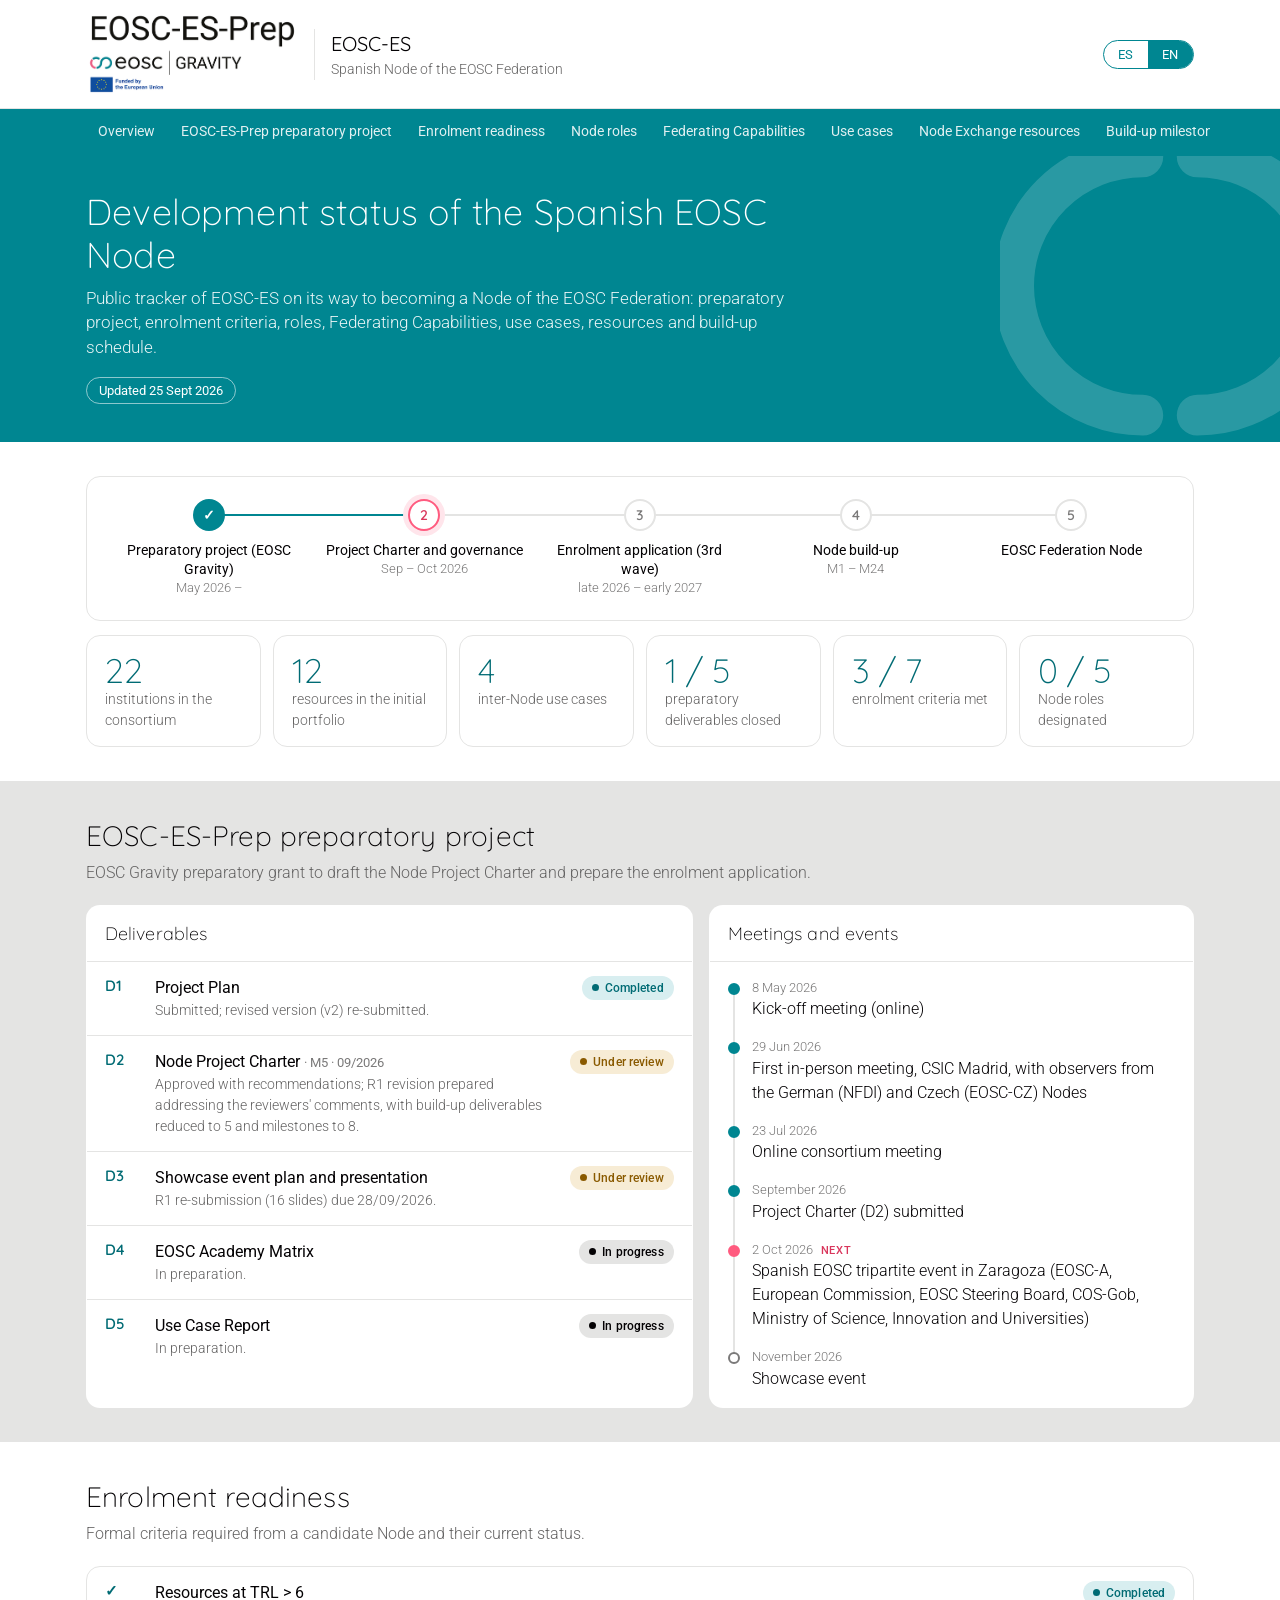
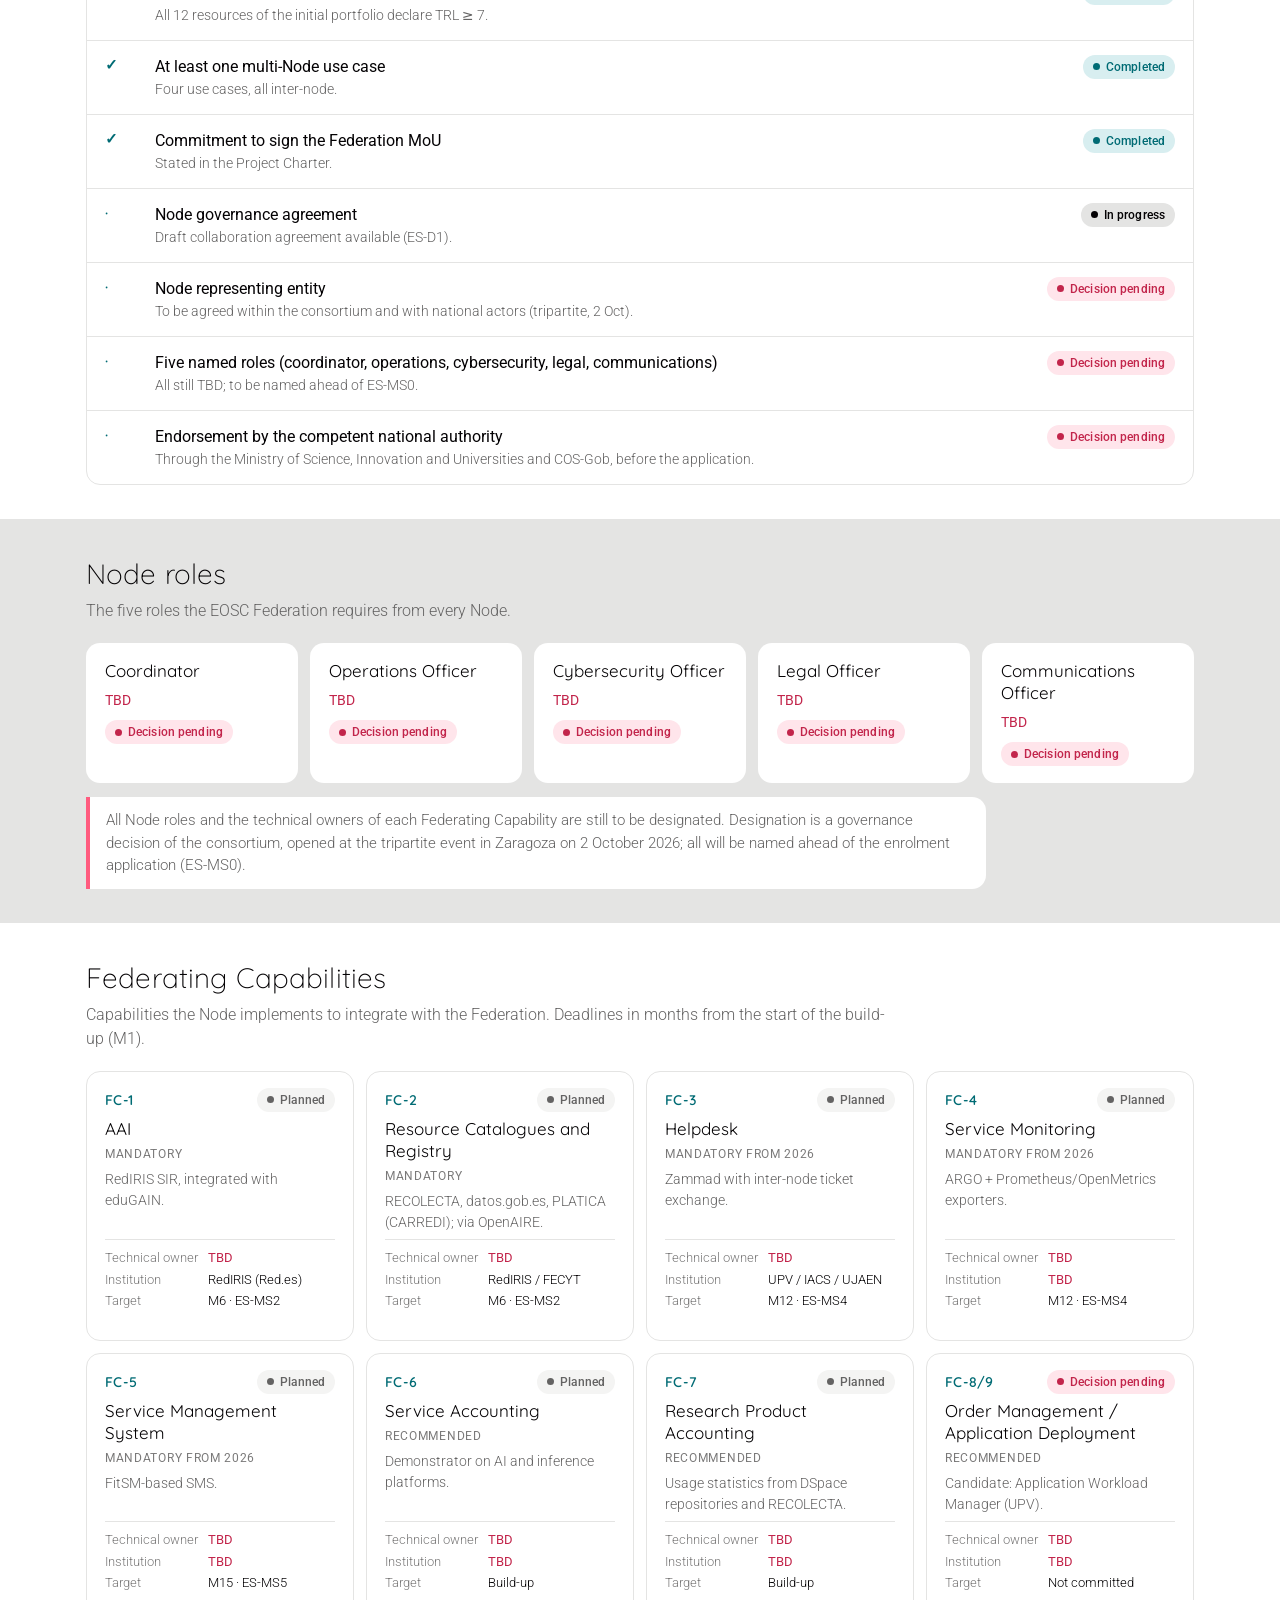
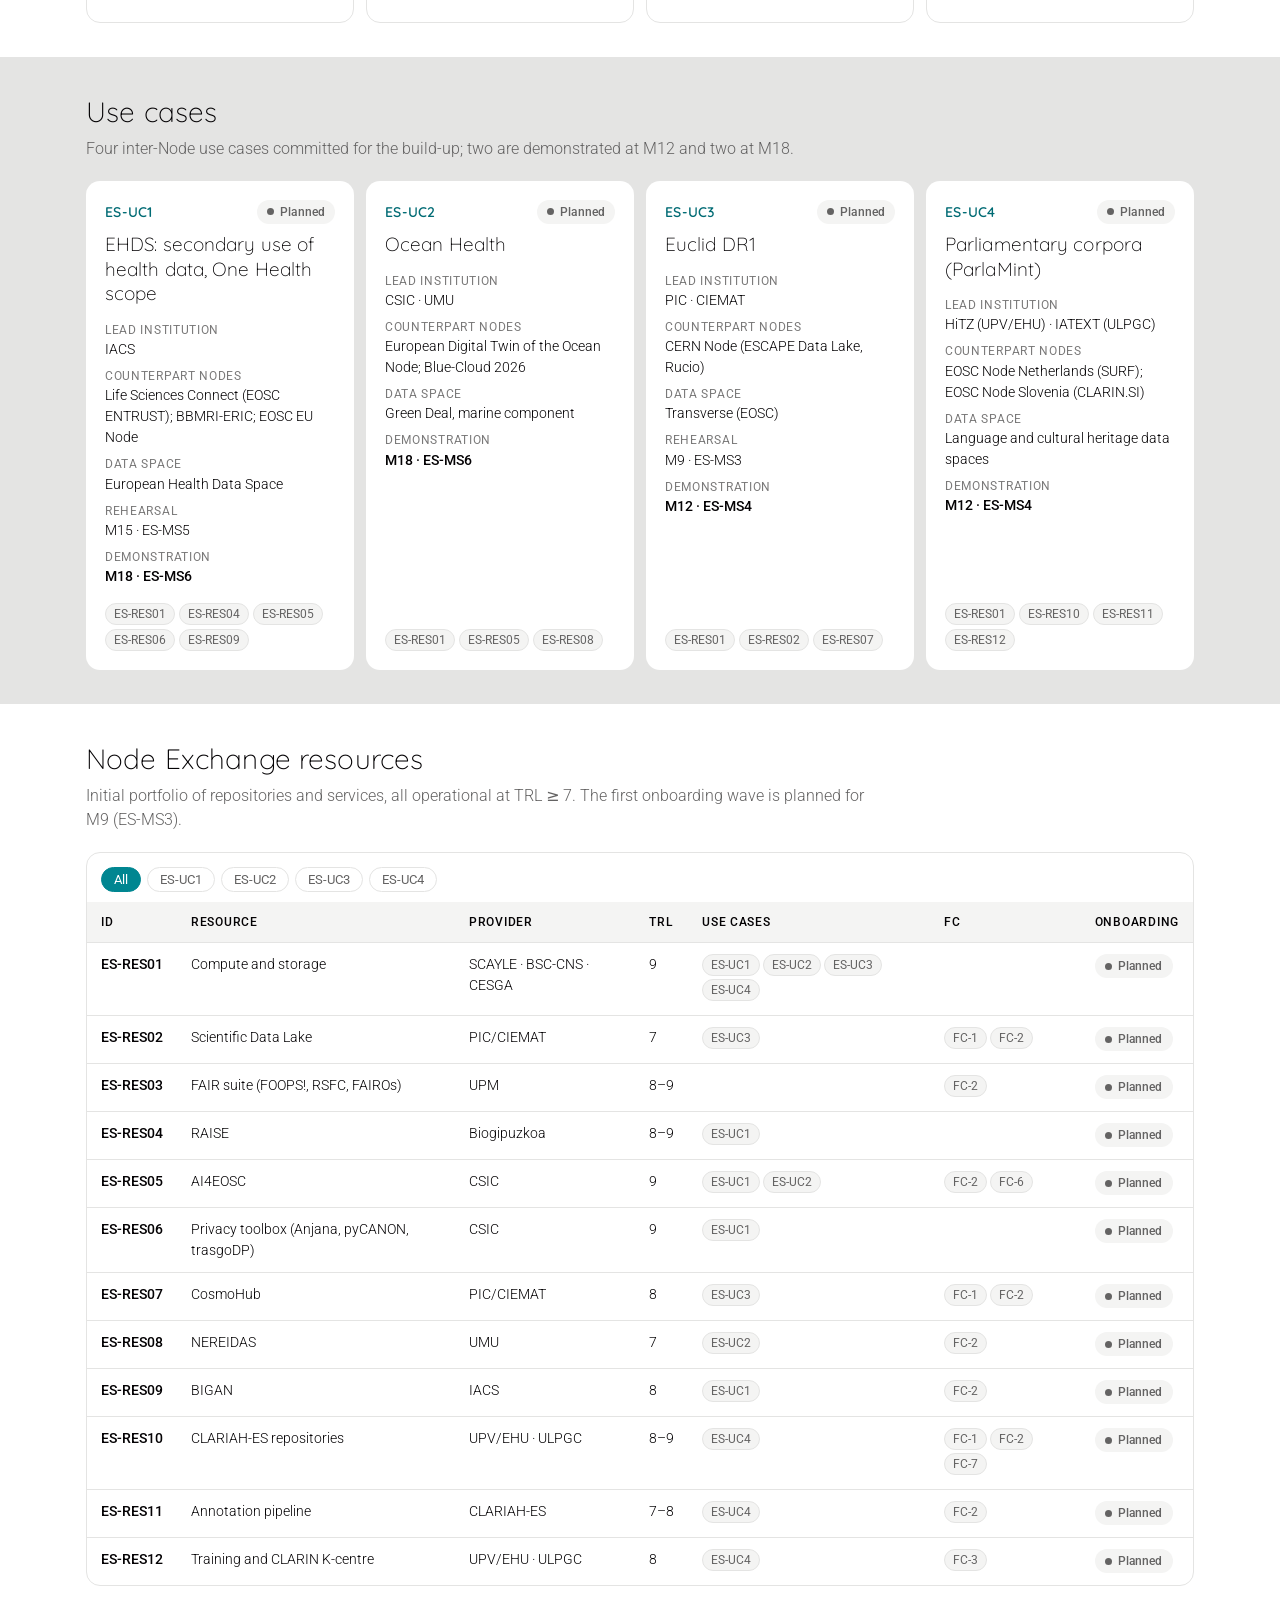
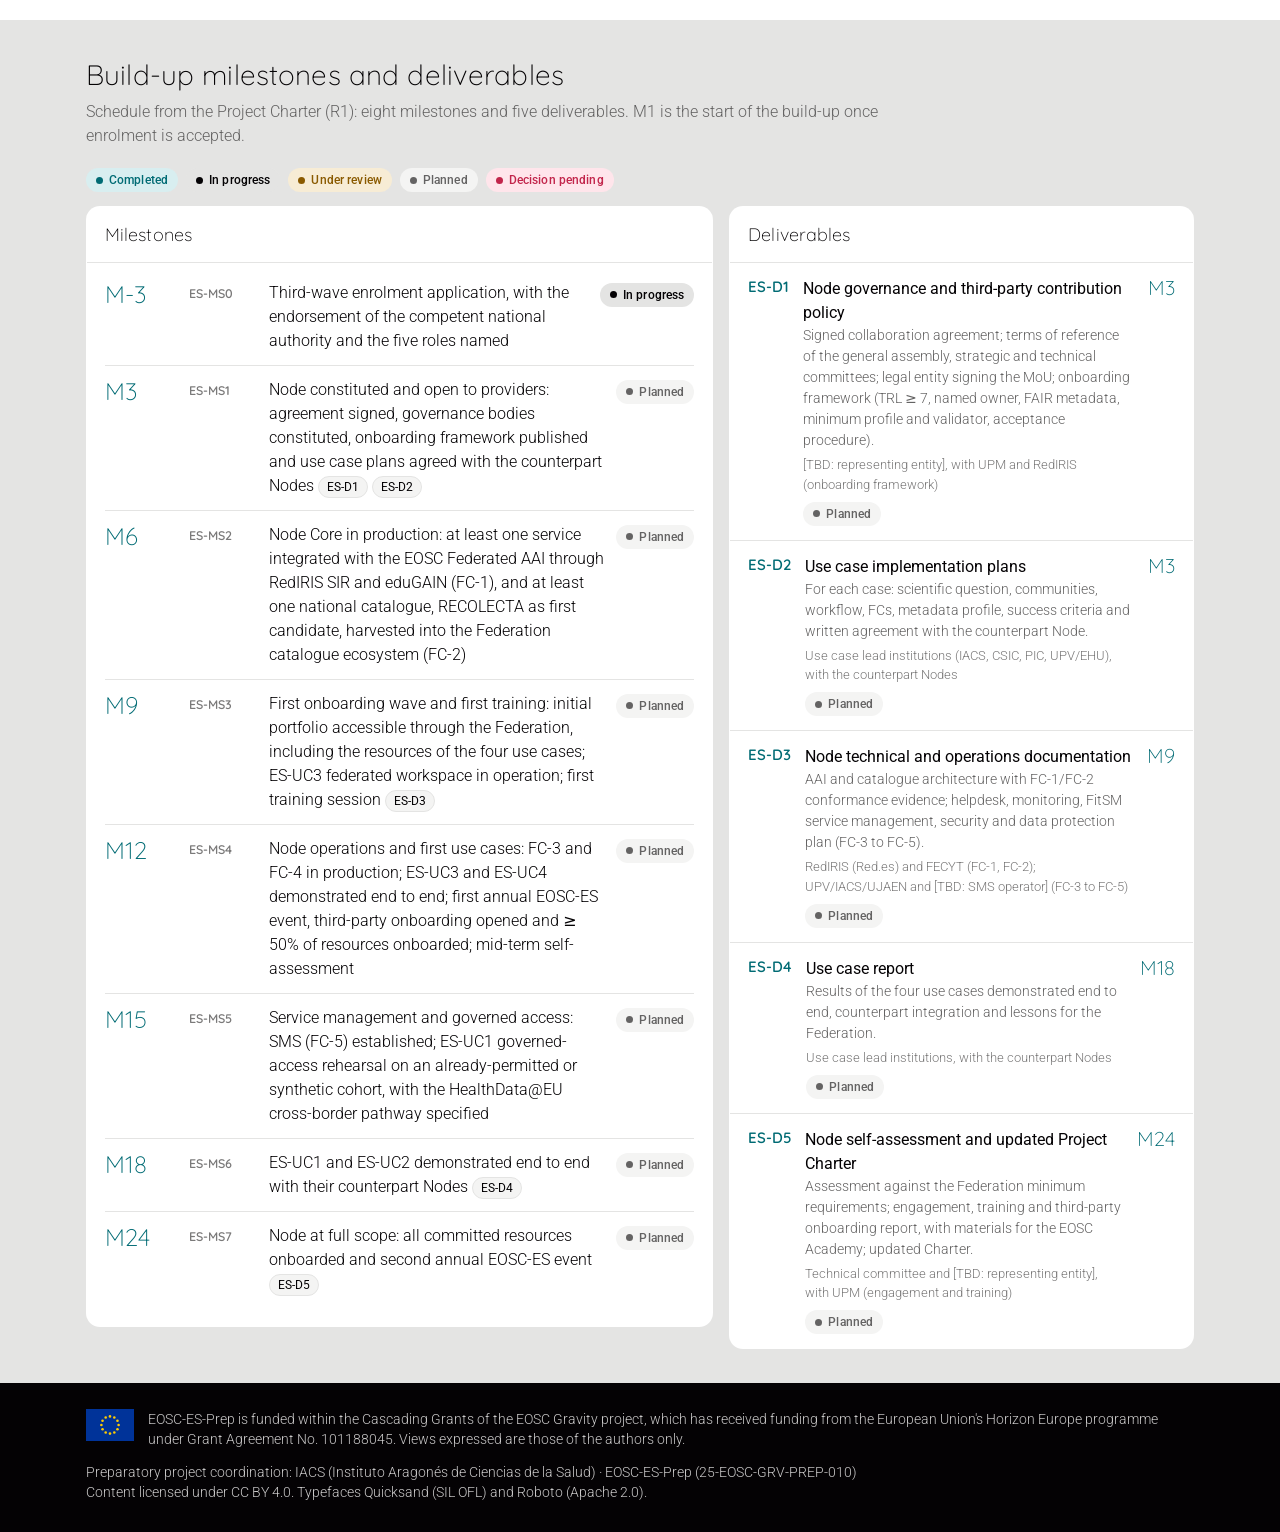
==== index.html @ 9449fd58 "update website" ====
<!doctype html>
<html lang="es">
<head>
<meta charset="utf-8">
<meta name="viewport" content="width=device-width, initial-scale=1">
<title>EOSC-ES · Estado del Nodo</title>
<meta name="description" content="Estado de desarrollo del Nodo español de la EOSC Federation / Development status of the Spanish Node of the EOSC Federation">
<link rel="icon" href="data:image/svg+xml,%3Csvg xmlns='http://www.w3.org/2000/svg' viewBox='0 0 32 32'%3E%3Cpath d='M13 7a9 9 0 1 0 0 18' fill='none' stroke='%23ff5b7f' stroke-width='4' stroke-linecap='round'/%3E%3Cpath d='M19 25a9 9 0 1 0 0-18' fill='none' stroke='%23008691' stroke-width='4' stroke-linecap='round'/%3E%3C/svg%3E">
<link rel="preload" href="assets/fonts/roboto-latin-300-normal.woff2" as="font" type="font/woff2" crossorigin>
<link rel="preload" href="assets/fonts/quicksand-latin-300-normal.woff2" as="font" type="font/woff2" crossorigin>
<style>
/* EOSC Association Corporate Design Manual v.1 (2022-09):
   headlines Quicksand Light · body and sub-headlines Roboto Light, line height ~150 %
   Lively Green #008691 + White (primary) · Mild Pink #ff5b7f (signal) · Light Grey #e4e4e3 · Warm Black #040204
   body text on light backgrounds #646363 */
@font-face{font-family:"Quicksand";font-weight:300;font-style:normal;font-display:swap;src:url(assets/fonts/quicksand-latin-300-normal.woff2) format("woff2")}
@font-face{font-family:"Quicksand";font-weight:400;font-style:normal;font-display:swap;src:url(assets/fonts/quicksand-latin-400-normal.woff2) format("woff2")}
@font-face{font-family:"Quicksand";font-weight:600;font-style:normal;font-display:swap;src:url(assets/fonts/quicksand-latin-600-normal.woff2) format("woff2")}
@font-face{font-family:"Roboto";font-weight:300;font-style:normal;font-display:swap;src:url(assets/fonts/roboto-latin-300-normal.woff2) format("woff2")}
@font-face{font-family:"Roboto";font-weight:400;font-style:normal;font-display:swap;src:url(assets/fonts/roboto-latin-400-normal.woff2) format("woff2")}
@font-face{font-family:"Roboto";font-weight:500;font-style:normal;font-display:swap;src:url(assets/fonts/roboto-latin-500-normal.woff2) format("woff2")}
:root{
  --green:#008691; --pink:#ff5b7f; --grey:#e4e4e3; --black:#040204;
  --bg:#ffffff; --surface:#ffffff; --surface-2:#f4f4f3; --band:#e4e4e3;
  --text:#646363; --strong:#040204; --muted:#7a7979; --line:#e4e4e3;
  --accent:#008691; --accent-ink:#006b74; --accent-soft:#e0f1f2; --signal:#d9365c; --signal-soft:#ffe5eb;
  --done:#006b74; --done-bg:#d8eef0; --progress:#040204; --progress-bg:#e4e4e3;
  --review:#8a5a00; --review-bg:#f7ecd5; --planned:#646363; --planned-bg:#f4f4f3;
  --pending:#c2254b; --pending-bg:#ffe5eb;
  --hero-ink:#ffffff; --radius:14px;
}
@media (prefers-color-scheme: dark){
  :root:not([data-theme="light"]){
    --bg:#0d0c0e; --surface:#161517; --surface-2:#1d1c1f; --band:#1d1c1f;
    --text:#c9c8c8; --strong:#ffffff; --muted:#9a9999; --line:#2c2b2e;
    --accent:#3fb8c2; --accent-ink:#5cc7d0; --accent-soft:#0f2e31; --signal:#ff7a97; --signal-soft:#3a1720;
    --done:#5cc7d0; --done-bg:#0f2e31; --progress:#ffffff; --progress-bg:#2c2b2e;
    --review:#e7b95a; --review-bg:#352912; --planned:#b3b2b2; --planned-bg:#232225;
    --pending:#ff8aa3; --pending-bg:#3a1720;
  }
}
:root[data-theme="dark"]{
  --bg:#0d0c0e; --surface:#161517; --surface-2:#1d1c1f; --band:#1d1c1f;
  --text:#c9c8c8; --strong:#ffffff; --muted:#9a9999; --line:#2c2b2e;
  --accent:#3fb8c2; --accent-ink:#5cc7d0; --accent-soft:#0f2e31; --signal:#ff7a97; --signal-soft:#3a1720;
  --done:#5cc7d0; --done-bg:#0f2e31; --progress:#ffffff; --progress-bg:#2c2b2e;
  --review:#e7b95a; --review-bg:#352912; --planned:#b3b2b2; --planned-bg:#232225;
  --pending:#ff8aa3; --pending-bg:#3a1720;
}
*{box-sizing:border-box}
html{-webkit-text-size-adjust:100%;scroll-padding-top:56px}
body{margin:0;background:var(--bg);color:var(--text);font:300 16px/1.5 "Roboto",system-ui,-apple-system,"Segoe UI",Arial,sans-serif}
b,strong{font-weight:500;color:var(--strong)}
h1,h2,h3,h4{font-family:"Quicksand","Roboto",system-ui,sans-serif;font-weight:300;color:var(--strong);letter-spacing:.005em}
a{color:var(--accent-ink)}
.wrap{max-width:1140px;margin:0 auto;padding:0 16px}
/* header */
header.top{background:#fff;border-bottom:1px solid var(--grey)}
.top .wrap{display:flex;align-items:center;gap:16px;padding-top:12px;padding-bottom:12px;flex-wrap:wrap}
.logo{height:84px;width:auto;display:block}
.brandtxt{flex:1;min-width:200px;color:#646363;font-size:14px;border-left:1px solid var(--grey);padding-left:16px}
.brandtxt b{display:block;font-family:"Quicksand",sans-serif;font-weight:400;font-size:20px;color:#040204}
.seg{display:inline-flex;border:1px solid var(--green);border-radius:999px;overflow:hidden}
.seg button{background:transparent;border:0;color:var(--green);padding:6px 14px;font:400 13px "Roboto",sans-serif;cursor:pointer;letter-spacing:.04em}
.seg button[aria-pressed="true"]{background:var(--green);color:#fff}
nav.toc{background:var(--green);position:sticky;top:0;z-index:5}
nav.toc .wrap{display:flex;gap:2px;overflow-x:auto;scrollbar-width:none}
nav.toc a{color:#fff;text-decoration:none;font-size:13.5px;font-weight:400;padding:12px 12px;white-space:nowrap;border-bottom:3px solid transparent;opacity:.88}
nav.toc a:hover{opacity:1;border-bottom-color:var(--pink)}
/* hero */
.hero{background:var(--green);color:var(--hero-ink);position:relative;overflow:hidden}
.hero .wrap{padding-top:34px;padding-bottom:38px;position:relative;z-index:1}
.hero h1{color:#fff;font-size:36px;line-height:1.2;margin:0 0 10px;max-width:760px}
.hero p{margin:0;max-width:720px;font-size:16.5px;color:#e8f5f6}
.hero .updated{display:inline-block;margin-top:16px;font-size:13px;color:#fff;border:1px solid rgba(255,255,255,.55);border-radius:999px;padding:3px 12px;font-weight:400}
.hero svg.ring{position:absolute;right:-60px;top:-40px;width:340px;height:340px;opacity:.16;z-index:0}
section{padding:34px 0}
section.band{background:var(--band)}
section h2{font-size:28px;margin:0 0 4px}
section .lead{margin:0 0 20px;max-width:800px}
.card{background:var(--surface);border:1px solid var(--line);border-radius:var(--radius)}
section.band .card{border-color:transparent}
/* stepper */
.steps{display:grid;grid-template-columns:repeat(5,1fr);padding:22px 14px}
.step{position:relative;padding:0 8px;text-align:center}
.step:before{content:"";position:absolute;top:15px;left:-50%;width:100%;height:2px;background:var(--grey);z-index:0}
.step:first-child:before{display:none}
.step.done:before,.step.current:before{background:var(--accent)}
.dot{position:relative;z-index:1;width:32px;height:32px;border-radius:50%;margin:0 auto 10px;display:grid;place-items:center;font:600 14px "Quicksand",sans-serif;background:var(--surface);border:2px solid var(--grey);color:var(--muted)}
.step.done .dot{background:var(--accent);border-color:var(--accent);color:#fff}
.step.current .dot{border-color:var(--pink);color:var(--signal);box-shadow:0 0 0 5px var(--signal-soft)}
.step .t{font-size:14px;font-weight:400;color:var(--strong);line-height:1.35}
.step .w{font-size:12.5px;color:var(--muted)}
.kpis{display:grid;grid-template-columns:repeat(auto-fit,minmax(160px,1fr));gap:12px;margin-top:14px}
.kpi{padding:16px 18px}
.kpi .n{font:300 34px/1.1 "Quicksand",sans-serif;color:var(--accent-ink);font-variant-numeric:tabular-nums}
.kpi .l{font-size:13.5px}
/* badges */
.badge{display:inline-flex;align-items:center;gap:6px;font-size:12px;font-weight:500;padding:3px 10px;border-radius:999px;white-space:nowrap;letter-spacing:.01em}
.badge:before{content:"";width:7px;height:7px;border-radius:50%;background:currentColor}
.s-done{color:var(--done);background:var(--done-bg)}
.s-progress{color:var(--progress);background:var(--progress-bg)}
.s-review{color:var(--review);background:var(--review-bg)}
.s-planned{color:var(--planned);background:var(--planned-bg)}
.s-pending{color:var(--pending);background:var(--pending-bg)}
.legend{display:flex;flex-wrap:wrap;gap:8px;margin:0 0 14px}
/* lists */
.grid2{display:grid;grid-template-columns:1.25fr 1fr;gap:16px}
.list{list-style:none;margin:0;padding:0}
.list li{display:grid;grid-template-columns:auto 1fr auto;gap:14px;align-items:start;padding:14px 18px;border-top:1px solid var(--line)}
.list li:first-child{border-top:0}
.list .id{font:600 15px "Quicksand",sans-serif;color:var(--accent-ink);min-width:36px}
.list .ti{font-weight:400;color:var(--strong)}
.list .no{font-size:14px}
.card h3{font-size:18px;margin:0;padding:14px 18px;border-bottom:1px solid var(--line)}
.tl{list-style:none;margin:0;padding:16px 18px}
.tl li{position:relative;padding:0 0 16px 24px}
.tl li:last-child{padding-bottom:0}
.tl li:before{content:"";position:absolute;left:5px;top:8px;bottom:-8px;width:2px;background:var(--line)}
.tl li:last-child:before{display:none}
.tl li i{position:absolute;left:0;top:5px;width:12px;height:12px;border-radius:50%;border:2px solid var(--muted);background:var(--surface)}
.tl li.done i{background:var(--accent);border-color:var(--accent)}
.tl li.nextup i{border-color:var(--pink);background:var(--pink)}
.tl .d{font-size:13px;color:var(--muted);font-variant-numeric:tabular-nums}
.tl .next{font-size:11px;font-weight:500;color:var(--signal);margin-left:8px;text-transform:uppercase;letter-spacing:.06em}
.tl .ev{color:var(--strong);font-weight:300}
/* roles */
.roles{display:grid;grid-template-columns:repeat(auto-fill,minmax(200px,1fr));gap:12px;margin-bottom:14px}
.role{padding:16px 18px;display:flex;flex-direction:column;gap:8px}
.role .rn{font:400 17px/1.3 "Quicksand",sans-serif;color:var(--strong)}
.role .who{font-size:14px;color:var(--pending);font-weight:400}
.note{border-left:4px solid var(--pink);padding:12px 16px;background:var(--surface);border-radius:0 var(--radius) var(--radius) 0;font-size:15px;max-width:900px}
/* FCs */
.fcgrid{display:grid;grid-template-columns:repeat(auto-fill,minmax(250px,1fr));gap:12px}
.fc{padding:16px 18px;display:flex;flex-direction:column;gap:6px}
.fc .hd{display:flex;justify-content:space-between;align-items:center;gap:8px}
.code{font:600 14px "Quicksand",sans-serif;color:var(--accent-ink);letter-spacing:.02em}
.fc .nm{font:400 17px/1.3 "Quicksand",sans-serif;color:var(--strong)}
.fc .lv{font-size:11.5px;text-transform:uppercase;letter-spacing:.06em;color:var(--muted);font-weight:400}
.fc .bs{font-size:14px}
.fc .ft{display:grid;grid-template-columns:auto 1fr;gap:2px 10px;font-size:13px;border-top:1px solid var(--line);padding-top:8px;margin-top:auto}
.fc .ft dt{color:var(--muted)}
.fc .ft dd{margin:0;color:var(--strong)}
.tbd{color:var(--pending)!important;font-weight:400}
/* use cases */
.ucgrid{display:grid;grid-template-columns:repeat(auto-fill,minmax(250px,1fr));gap:12px}
.uc{padding:18px;display:flex;flex-direction:column;gap:8px}
.uc h4{margin:0;font-size:19px;line-height:1.3}
.uc dl{margin:0;font-size:14px}
.uc dt{color:var(--muted);font-size:11.5px;text-transform:uppercase;letter-spacing:.06em;margin-top:8px;font-weight:400}
.uc dd{margin:0;color:var(--strong)}
.uc .res{display:flex;flex-wrap:wrap;gap:4px;margin-top:auto;padding-top:8px}
.chip{font-size:12px;background:var(--surface-2);border:1px solid var(--line);border-radius:999px;padding:1px 8px;white-space:nowrap;font-weight:400}
/* table */
.tablewrap{overflow-x:auto}
table{width:100%;border-collapse:collapse;font-size:14px}
th,td{text-align:left;padding:11px 14px;border-top:1px solid var(--line);vertical-align:top}
thead th{border-top:0;font-size:12px;font-weight:500;color:var(--strong);text-transform:uppercase;letter-spacing:.06em;background:var(--surface-2)}
td{color:var(--strong)}
td.num{font-variant-numeric:tabular-nums;white-space:nowrap}
td .chip{margin:0 3px 3px 0;display:inline-block;color:var(--text)}
.filters{display:flex;flex-wrap:wrap;gap:6px;padding:14px 14px 10px}
.filters button{font:400 13px "Roboto",sans-serif;border:1px solid var(--line);background:var(--surface);color:var(--text);border-radius:999px;padding:4px 12px;cursor:pointer}
.filters button[aria-pressed="true"]{border-color:var(--accent);color:#fff;background:var(--accent)}
/* milestones */
.track{padding:18px}
.msgrid{grid-template-columns:1.35fr 1fr;align-items:start}
.mi .dl{display:inline-flex;gap:4px}
.list .resp{font-size:13px;margin-top:4px;color:var(--muted)}
.list .mm{font:300 20px/1.1 "Quicksand",sans-serif;color:var(--accent-ink);white-space:nowrap}
.mrow{display:grid;grid-template-columns:70px 1fr;gap:14px;padding:12px 0;border-top:1px solid var(--line)}
.mrow:first-child{border-top:0;padding-top:0}
.mrow .m{font:300 24px/1.1 "Quicksand",sans-serif;color:var(--accent-ink);font-variant-numeric:tabular-nums}
.mrow .items{display:flex;flex-direction:column;gap:8px}
.mi{display:flex;gap:10px;align-items:baseline;flex-wrap:wrap}
.mi .mid{font:600 12.5px "Quicksand",sans-serif;color:var(--muted);min-width:70px}
.mi .mt{flex:1;min-width:200px;color:var(--strong)}
/* footer */
footer{background:#040204;color:#c9c8c8;font-size:13.5px}
footer .wrap{padding-top:26px;padding-bottom:30px;display:grid;gap:12px}
footer a{color:#7fd3da}
.eu{display:flex;gap:14px;align-items:flex-start}
.flag{flex:none;width:48px;height:32px;background:#003399;display:grid;place-items:center}
.flag svg{width:28px;height:28px}
@media (max-width:860px){
  .grid2,.msgrid{grid-template-columns:1fr}
  .steps{grid-template-columns:1fr;gap:12px}
  .step{display:grid;grid-template-columns:32px 1fr;gap:12px;text-align:left;padding:0}
  .step:before{display:none}
  .dot{margin:0}
  .hero h1{font-size:28px}
  section h2{font-size:24px}
  .logo{height:64px}
  .brandtxt{border-left:0;padding-left:0;min-width:0;flex-basis:100%;order:3}
  .controls{margin-left:auto}
  .list li{grid-template-columns:auto 1fr}
  .list li .badge{grid-column:2;justify-self:start}
}
</style>
</head>
<body>
<header class="top">
  <div class="wrap">
    <img class="logo" src="assets/eosc-es-prep-logo.png" alt="EOSC-ES-Prep · EOSC Gravity · Funded by the European Union" width="505" height="200">
    <div class="brandtxt"><b>EOSC-ES</b><span data-i18n="brandSub"></span></div>
    <div class="controls">
      <div class="seg" role="group" aria-label="Idioma / Language">
        <button type="button" data-lang="es">ES</button>
        <button type="button" data-lang="en">EN</button>
      </div>
    </div>
  </div>
</header>
<nav class="toc" aria-label="Secciones"><div class="wrap" id="toc"></div></nav>

<div class="hero">
  <svg class="ring" viewBox="0 0 100 100" aria-hidden="true"><path d="M42 12a38 38 0 1 0 0 76" fill="none" stroke="#fff" stroke-width="12" stroke-linecap="round"/><path d="M58 88a38 38 0 1 0 0-76" fill="none" stroke="#fff" stroke-width="12" stroke-linecap="round"/></svg>
  <div class="wrap">
    <h1 data-i18n="heroTitle"></h1>
    <p data-i18n="heroText"></p>
    <span class="updated" id="updated"></span>
  </div>
</div>

<main>
  <section id="overview"><div class="wrap">
    <div class="card"><div class="steps" id="steps"></div></div>
    <div class="kpis" id="kpis"></div>
  </div></section>

  <section id="prep" class="band"><div class="wrap">
    <h2 data-i18n="prepTitle"></h2>
    <p class="lead" data-i18n="prepLead"></p>
    <div class="grid2">
      <div class="card"><h3 data-i18n="deliverables"></h3><ul class="list" id="deliverables"></ul></div>
      <div class="card"><h3 data-i18n="timeline"></h3><ul class="tl" id="events"></ul></div>
    </div>
  </div></section>

  <section id="enrolment"><div class="wrap">
    <h2 data-i18n="enrolTitle"></h2>
    <p class="lead" data-i18n="enrolLead"></p>
    <div class="card"><ul class="list" id="criteria"></ul></div>
  </div></section>

  <section id="roles" class="band"><div class="wrap">
    <h2 data-i18n="rolesTitle"></h2>
    <p class="lead" data-i18n="rolesLead"></p>
    <div class="roles" id="rolegrid"></div>
    <div class="note" id="rolesnote"></div>
  </div></section>

  <section id="fcs"><div class="wrap">
    <h2 data-i18n="fcTitle"></h2>
    <p class="lead" data-i18n="fcLead"></p>
    <div class="fcgrid" id="fcgrid"></div>
  </div></section>

  <section id="usecases" class="band"><div class="wrap">
    <h2 data-i18n="ucTitle"></h2>
    <p class="lead" data-i18n="ucLead"></p>
    <div class="ucgrid" id="ucgrid"></div>
  </div></section>

  <section id="resources"><div class="wrap">
    <h2 data-i18n="resTitle"></h2>
    <p class="lead" data-i18n="resLead"></p>
    <div class="card">
      <div class="filters" id="resfilters"></div>
      <div class="tablewrap"><table>
        <thead><tr><th>ID</th><th data-i18n="thRes"></th><th data-i18n="thProv"></th><th>TRL</th><th data-i18n="thUC"></th><th>FC</th><th data-i18n="thStatus"></th></tr></thead>
        <tbody id="restable"></tbody>
      </table></div>
    </div>
  </div></section>

  <section id="milestones" class="band"><div class="wrap">
    <h2 data-i18n="msTitle"></h2>
    <p class="lead" data-i18n="msLead"></p>
    <div class="legend" id="legend"></div>
    <div class="grid2 msgrid">
      <div class="card"><h3 data-i18n="msHead"></h3><div class="track" id="mstrack"></div></div>
      <div class="card"><h3 data-i18n="ndHead"></h3><ul class="list" id="nodedel"></ul></div>
    </div>
  </div></section>
</main>

<footer>
  <div class="wrap">
    <div class="eu">
      <div class="flag" aria-hidden="true"><svg viewBox="0 0 26 26"><g fill="#FFCC00" id="stars"></g></svg></div>
      <div data-i18n="funding"></div>
    </div>
    <div id="footmeta"></div>
  </div>
</footer>

<script src="data.js"></script>
<script>
(function(){
  "use strict";
  var D = window.EOSC_ES_STATUS;
  var I18N = {
    es:{brandSub:"Nodo español de la EOSC Federation",heroTitle:"Estado de desarrollo del Nodo EOSC español",
      heroText:"Seguimiento público del camino de EOSC-ES hacia su incorporación como Nodo de la EOSC Federation: proyecto preparatorio, criterios de enrolment, roles, Federating Capabilities, casos de uso, recursos y calendario del build-up.",
      updated:"Actualizado el ",overview:"Resumen",prepTitle:"Proyecto preparatorio EOSC-ES-Prep",
      prepLead:"Subvención preparatoria de EOSC Gravity para elaborar el Project Charter del Nodo y preparar la solicitud de enrolment.",
      deliverables:"Entregables",timeline:"Reuniones y eventos",next:"próximo",
      enrolTitle:"Preparación para el enrolment",enrolLead:"Criterios formales exigidos a un Nodo candidato y su estado actual.",
      rolesTitle:"Roles del Nodo",rolesLead:"Los cinco roles que la EOSC Federation exige a cada Nodo.",tbd:"Por designar",
      fcTitle:"Federating Capabilities",fcLead:"Capacidades que el Nodo implementa para integrarse en la Federación. Plazos en meses desde el inicio del build-up (M1).",
      mandatory:"Obligatoria",mandatory2026:"Obligatoria desde 2026",recommended:"Recomendada",owner:"Responsable técnico",inst:"Institución",deadline:"Plazo",
      ucTitle:"Casos de uso",ucLead:"Cuatro casos inter-Nodo comprometidos para el build-up; dos se demuestran en M12 y dos en M18.",
      lead:"Institución líder",nodes:"Nodos contraparte",dataspace:"Espacio de datos",target:"Demostración",rehearsal:"Ensayo previo",
      resTitle:"Recursos del Node Exchange",resLead:"Cartera inicial de repositorios y servicios, todos en operación con TRL ≥ 7. La primera oleada de onboarding está prevista en M9 (ES-MS3).",
      thRes:"Recurso",thProv:"Proveedor",thUC:"Casos de uso",thStatus:"Onboarding",all:"Todos",
      msTitle:"Hitos y entregables del build-up",msLead:"Calendario del Project Charter (R1): ocho hitos y cinco entregables. M1 es el inicio del build-up tras la aceptación del enrolment.",msHead:"Hitos",ndHead:"Entregables",
      kInst:"instituciones en el consorcio",kRes:"recursos en la cartera inicial",kUC:"casos de uso inter-Nodo",kDel:"entregables preparatorios cerrados",kCrit:"criterios de enrolment cumplidos",kRoles:"roles del Nodo designados",
      funding:"EOSC-ES-Prep se financia mediante las Cascading Grants del proyecto EOSC Gravity, que ha recibido financiación del programa Horizonte Europa de la Unión Europea en virtud del acuerdo de subvención n.º 101188045. Las opiniones expresadas son exclusivamente de sus autores.",
      coord:"Coordinación del proyecto preparatorio",contact:"Contacto",repo:"Código fuente",license:"Contenido bajo licencia CC BY 4.0. Tipografías Quicksand (SIL OFL) y Roboto (Apache 2.0).",
      st:{done:"Completado",progress:"En curso",review:"En revisión",planned:"Planificado",pending:"Pendiente de decisión"}},
    en:{brandSub:"Spanish Node of the EOSC Federation",heroTitle:"Development status of the Spanish EOSC Node",
      heroText:"Public tracker of EOSC-ES on its way to becoming a Node of the EOSC Federation: preparatory project, enrolment criteria, roles, Federating Capabilities, use cases, resources and build-up schedule.",
      updated:"Updated ",overview:"Overview",prepTitle:"EOSC-ES-Prep preparatory project",
      prepLead:"EOSC Gravity preparatory grant to draft the Node Project Charter and prepare the enrolment application.",
      deliverables:"Deliverables",timeline:"Meetings and events",next:"next",
      enrolTitle:"Enrolment readiness",enrolLead:"Formal criteria required from a candidate Node and their current status.",
      rolesTitle:"Node roles",rolesLead:"The five roles the EOSC Federation requires from every Node.",tbd:"TBD",
      fcTitle:"Federating Capabilities",fcLead:"Capabilities the Node implements to integrate with the Federation. Deadlines in months from the start of the build-up (M1).",
      mandatory:"Mandatory",mandatory2026:"Mandatory from 2026",recommended:"Recommended",owner:"Technical owner",inst:"Institution",deadline:"Target",
      ucTitle:"Use cases",ucLead:"Four inter-Node use cases committed for the build-up; two are demonstrated at M12 and two at M18.",
      lead:"Lead institution",nodes:"Counterpart Nodes",dataspace:"Data space",target:"Demonstration",rehearsal:"Rehearsal",
      resTitle:"Node Exchange resources",resLead:"Initial portfolio of repositories and services, all operational at TRL ≥ 7. The first onboarding wave is planned for M9 (ES-MS3).",
      thRes:"Resource",thProv:"Provider",thUC:"Use cases",thStatus:"Onboarding",all:"All",
      msTitle:"Build-up milestones and deliverables",msLead:"Schedule from the Project Charter (R1): eight milestones and five deliverables. M1 is the start of the build-up once enrolment is accepted.",msHead:"Milestones",ndHead:"Deliverables",
      kInst:"institutions in the consortium",kRes:"resources in the initial portfolio",kUC:"inter-Node use cases",kDel:"preparatory deliverables closed",kCrit:"enrolment criteria met",kRoles:"Node roles designated",
      funding:"EOSC-ES-Prep is funded within the Cascading Grants of the EOSC Gravity project, which has received funding from the European Union's Horizon Europe programme under Grant Agreement No. 101188045. Views expressed are those of the authors only.",
      coord:"Preparatory project coordination",contact:"Contact",repo:"Source",license:"Content licensed under CC BY 4.0. Typefaces Quicksand (SIL OFL) and Roboto (Apache 2.0).",
      st:{done:"Completed",progress:"In progress",review:"Under review",planned:"Planned",pending:"Decision pending"}}
  };
  var SECTIONS=[["overview","overview"],["prep","prepTitle"],["enrolment","enrolTitle"],["roles","rolesTitle"],["fcs","fcTitle"],["usecases","ucTitle"],["resources","resTitle"],["milestones","msTitle"]];
  var lang="es", resFilter="all";

  function tx(v){ if(v==null) return ""; return (typeof v==="object") ? (v[lang]||v.es||v.en||"") : String(v); }
  function esc(s){ return String(s).replace(/[&<>"']/g,function(c){return {"&":"&amp;","<":"&lt;",">":"&gt;",'"':"&quot;","'":"&#39;"}[c];}); }
  function t(k){ return I18N[lang][k]; }
  function badge(s){ return '<span class="badge s-'+esc(s)+'">'+esc(I18N[lang].st[s]||s)+'</span>'; }
  function tbd(v){ return v ? esc(v) : '<span class="tbd">'+esc(t("tbd"))+'</span>'; }
  function fmtDate(d){
    var p=d.split("-"), y=+p[0], m=p[1]?+p[1]-1:null, day=p[2]?+p[2]:null;
    if(m===null) return String(y);
    var dt=new Date(Date.UTC(y,m,day||1));
    var o=day?{day:"numeric",month:"short",year:"numeric",timeZone:"UTC"}:{month:"long",year:"numeric",timeZone:"UTC"};
    return dt.toLocaleDateString(lang==="es"?"es-ES":"en-GB",o);
  }
  function cnt(a,s){return a.filter(function(x){return s.indexOf(x.status)>=0;}).length;}

  function render(){
    document.documentElement.lang=lang;
    document.title = "EOSC-ES · " + (lang==="es"?"Estado del Nodo":"Node status");
    document.querySelectorAll("[data-i18n]").forEach(function(el){ el.textContent=t(el.getAttribute("data-i18n")); });
    document.querySelectorAll("[data-lang]").forEach(function(b){ b.setAttribute("aria-pressed", b.getAttribute("data-lang")===lang); });
    document.getElementById("updated").textContent = t("updated")+fmtDate(D.meta.updated);
    document.getElementById("toc").innerHTML = SECTIONS.map(function(s){return '<a href="#'+s[0]+'">'+esc(t(s[1]))+'</a>';}).join("");

    var cur=D.phases.current;
    document.getElementById("steps").innerHTML = D.phases.items.map(function(p,i){
      var c = i<cur?"done":(i===cur?"current":"");
      return '<div class="step '+c+'"><div class="dot">'+(i<cur?"✓":(i+1))+'</div><div><div class="t">'+esc(tx(p))+'</div><div class="w">'+esc(tx(p.when))+'</div></div></div>';
    }).join("");

    var named=(D.roles||[]).filter(function(r){return r.name;}).length;
    var k=[
      [D.meta.institutions,"kInst"],
      [D.resources.length,"kRes"],
      [D.usecases.length,"kUC"],
      [cnt(D.deliverables,["done"])+" / "+D.deliverables.length,"kDel"],
      [cnt(D.enrolment,["done"])+" / "+D.enrolment.length,"kCrit"],
      [named+" / "+(D.roles||[]).length,"kRoles"]
    ];
    document.getElementById("kpis").innerHTML = k.map(function(x){return '<div class="card kpi"><div class="n">'+esc(x[0])+'</div><div class="l">'+esc(t(x[1]))+'</div></div>';}).join("");

    document.getElementById("deliverables").innerHTML = D.deliverables.map(function(d){
      return '<li><span class="id">'+esc(d.id)+'</span><div><div class="ti">'+esc(tx(d.title))+(d.due?' <span style="font-size:13px;color:var(--muted)">· '+esc(d.due)+'</span>':'')+'</div><div class="no">'+esc(tx(d.note))+'</div></div>'+badge(d.status)+'</li>';
    }).join("");

    var nextShown=false;
    document.getElementById("events").innerHTML = D.events.map(function(e){
      var isNext = !nextShown && e.status!=="done"; if(isNext) nextShown=true;
      return '<li class="'+esc(e.status)+(isNext?' nextup':'')+'"><i></i><div class="d">'+esc(fmtDate(e.date))+(isNext?'<span class="next">'+esc(t("next"))+'</span>':'')+'</div><div class="ev">'+esc(tx(e.title))+'</div></li>';
    }).join("");

    document.getElementById("criteria").innerHTML = D.enrolment.map(function(c){
      return '<li><span class="id">'+(c.status==="done"?"✓":"·")+'</span><div><div class="ti">'+esc(tx(c.title))+'</div><div class="no">'+esc(tx(c.note))+'</div></div>'+badge(c.status)+'</li>';
    }).join("");

    document.getElementById("rolegrid").innerHTML = (D.roles||[]).map(function(r){
      return '<div class="card role"><div class="rn">'+esc(tx(r.role))+'</div><div class="who">'+tbd(r.name)+'</div><div>'+badge(r.status)+'</div></div>';
    }).join("");
    document.getElementById("rolesnote").textContent = tx(D.rolesNote);

    document.getElementById("fcgrid").innerHTML = D.fcs.map(function(f){
      return '<div class="card fc"><div class="hd"><span class="code">'+esc(f.id)+'</span>'+badge(f.status)+'</div>'+
        '<div class="nm">'+esc(tx(f.name))+'</div><div class="lv">'+esc(t(f.level))+'</div>'+
        '<div class="bs">'+esc(tx(f.basis))+'</div>'+
        '<dl class="ft"><dt>'+esc(t("owner"))+'</dt><dd>'+tbd(f.owner)+'</dd>'+
        '<dt>'+esc(t("inst"))+'</dt><dd>'+tbd(f.inst)+'</dd>'+
        '<dt>'+esc(t("deadline"))+'</dt><dd>'+esc(tx(f.target))+'</dd></dl></div>';
    }).join("");

    document.getElementById("ucgrid").innerHTML = D.usecases.map(function(u){
      var res = D.resources.filter(function(r){return r.uc.indexOf(u.id)>=0;}).map(function(r){return '<span class="chip" title="'+esc(tx(r.name))+'">'+esc(r.id)+'</span>';}).join("");
      return '<div class="card uc"><div style="display:flex;justify-content:space-between;align-items:center;gap:8px"><span class="code">'+esc(u.id)+'</span>'+badge(u.status)+'</div>'+
        '<h4>'+esc(tx(u.title))+'</h4><dl>'+
        '<dt>'+esc(t("lead"))+'</dt><dd>'+esc(u.lead)+'</dd>'+
        '<dt>'+esc(t("nodes"))+'</dt><dd>'+esc(u.nodes)+'</dd>'+
        '<dt>'+esc(t("dataspace"))+'</dt><dd>'+esc(tx(u.dataspace))+'</dd>'+
        (u.rehearsal?'<dt>'+esc(t("rehearsal"))+'</dt><dd>'+esc(u.rehearsal)+'</dd>':'')+
        '<dt>'+esc(t("target"))+'</dt><dd><b>'+esc(u.target)+'</b></dd></dl>'+
        '<div class="res">'+res+'</div></div>';
    }).join("");

    var fl=["all"].concat(D.usecases.map(function(u){return u.id;}));
    document.getElementById("resfilters").innerHTML = fl.map(function(f){return '<button type="button" data-f="'+esc(f)+'" aria-pressed="'+(f===resFilter)+'">'+esc(f==="all"?t("all"):f)+'</button>';}).join("");
    document.getElementById("restable").innerHTML = D.resources.filter(function(r){return resFilter==="all"||r.uc.indexOf(resFilter)>=0;}).map(function(r){
      return '<tr><td class="num"><b>'+esc(r.id)+'</b></td><td>'+esc(tx(r.name))+'</td><td>'+esc(r.provider)+'</td><td class="num">'+esc(r.trl)+'</td><td>'+r.uc.map(function(x){return '<span class="chip">'+esc(x)+'</span>';}).join("")+'</td><td>'+r.fc.map(function(x){return '<span class="chip">'+esc(x)+'</span>';}).join("")+'</td><td>'+badge(r.status)+'</td></tr>';
    }).join("");

    document.getElementById("legend").innerHTML = ["done","progress","review","planned","pending"].map(badge).join("");
    var groups=[], idx={};
    D.milestones.forEach(function(m){ if(!(m.m in idx)){idx[m.m]=groups.length;groups.push({m:m.m,items:[]});} groups[idx[m.m]].items.push(m); });
    document.getElementById("mstrack").innerHTML = groups.map(function(g){
      return '<div class="mrow"><div class="m">'+esc(g.m)+'</div><div class="items">'+g.items.map(function(m){
        var dl=(m.d||[]).map(function(x){return '<span class="chip">'+esc(x)+'</span>';}).join("");
        return '<div class="mi"><span class="mid">'+esc(m.id)+'</span><span class="mt">'+esc(tx(m.title))+(dl?' <span class="dl">'+dl+'</span>':'')+'</span>'+badge(m.status)+'</div>';
      }).join("")+'</div></div>';
    }).join("");

    document.getElementById("nodedel").innerHTML = (D.nodeDeliverables||[]).map(function(d){
      return '<li><span class="id">'+esc(d.id)+'</span><div><div class="ti">'+esc(tx(d.title))+'</div><div class="no">'+esc(tx(d.note))+'</div><div class="resp">'+esc(tx(d.resp))+'</div><div style="margin-top:6px">'+badge(d.status)+'</div></div><span class="mm">'+esc(d.m)+'</span></li>';
    }).join("");

    var fm=[esc(t("coord"))+": "+esc(D.meta.coordinator)+" · "+esc(D.meta.project)+" ("+esc(D.meta.grant)+")"];
    if(D.meta.contact) fm.push(esc(t("contact"))+': <a href="mailto:'+esc(D.meta.contact)+'">'+esc(D.meta.contact)+'</a>');
    if(D.meta.repo) fm.push(esc(t("repo"))+': <a href="'+esc(D.meta.repo)+'">'+esc(D.meta.repo)+'</a>');
    fm.push(esc(t("license")));
    document.getElementById("footmeta").innerHTML = fm.join("<br>");
  }

  var s="",i; for(i=0;i<12;i++){var a=i*Math.PI/6;s+='<circle cx="'+(13+8*Math.sin(a)).toFixed(2)+'" cy="'+(13-8*Math.cos(a)).toFixed(2)+'" r="1.2"/>';}
  document.getElementById("stars").innerHTML=s;

  try{ var saved=localStorage.getItem("eoscEsLang"); if(saved==="es"||saved==="en") lang=saved; else lang=(navigator.language||"es").toLowerCase().indexOf("es")===0?"es":"en"; }catch(e){}
  var q=new URLSearchParams(location.search).get("lang"); if(q==="es"||q==="en") lang=q;

  document.addEventListener("click",function(ev){
    var b=ev.target.closest("[data-lang]");
    if(b){ lang=b.getAttribute("data-lang"); try{localStorage.setItem("eoscEsLang",lang);}catch(e){} render(); return; }
    var f=ev.target.closest("[data-f]");
    if(f){ resFilter=f.getAttribute("data-f"); render(); }
  });
  render();
})();
</script>
</body>
</html>
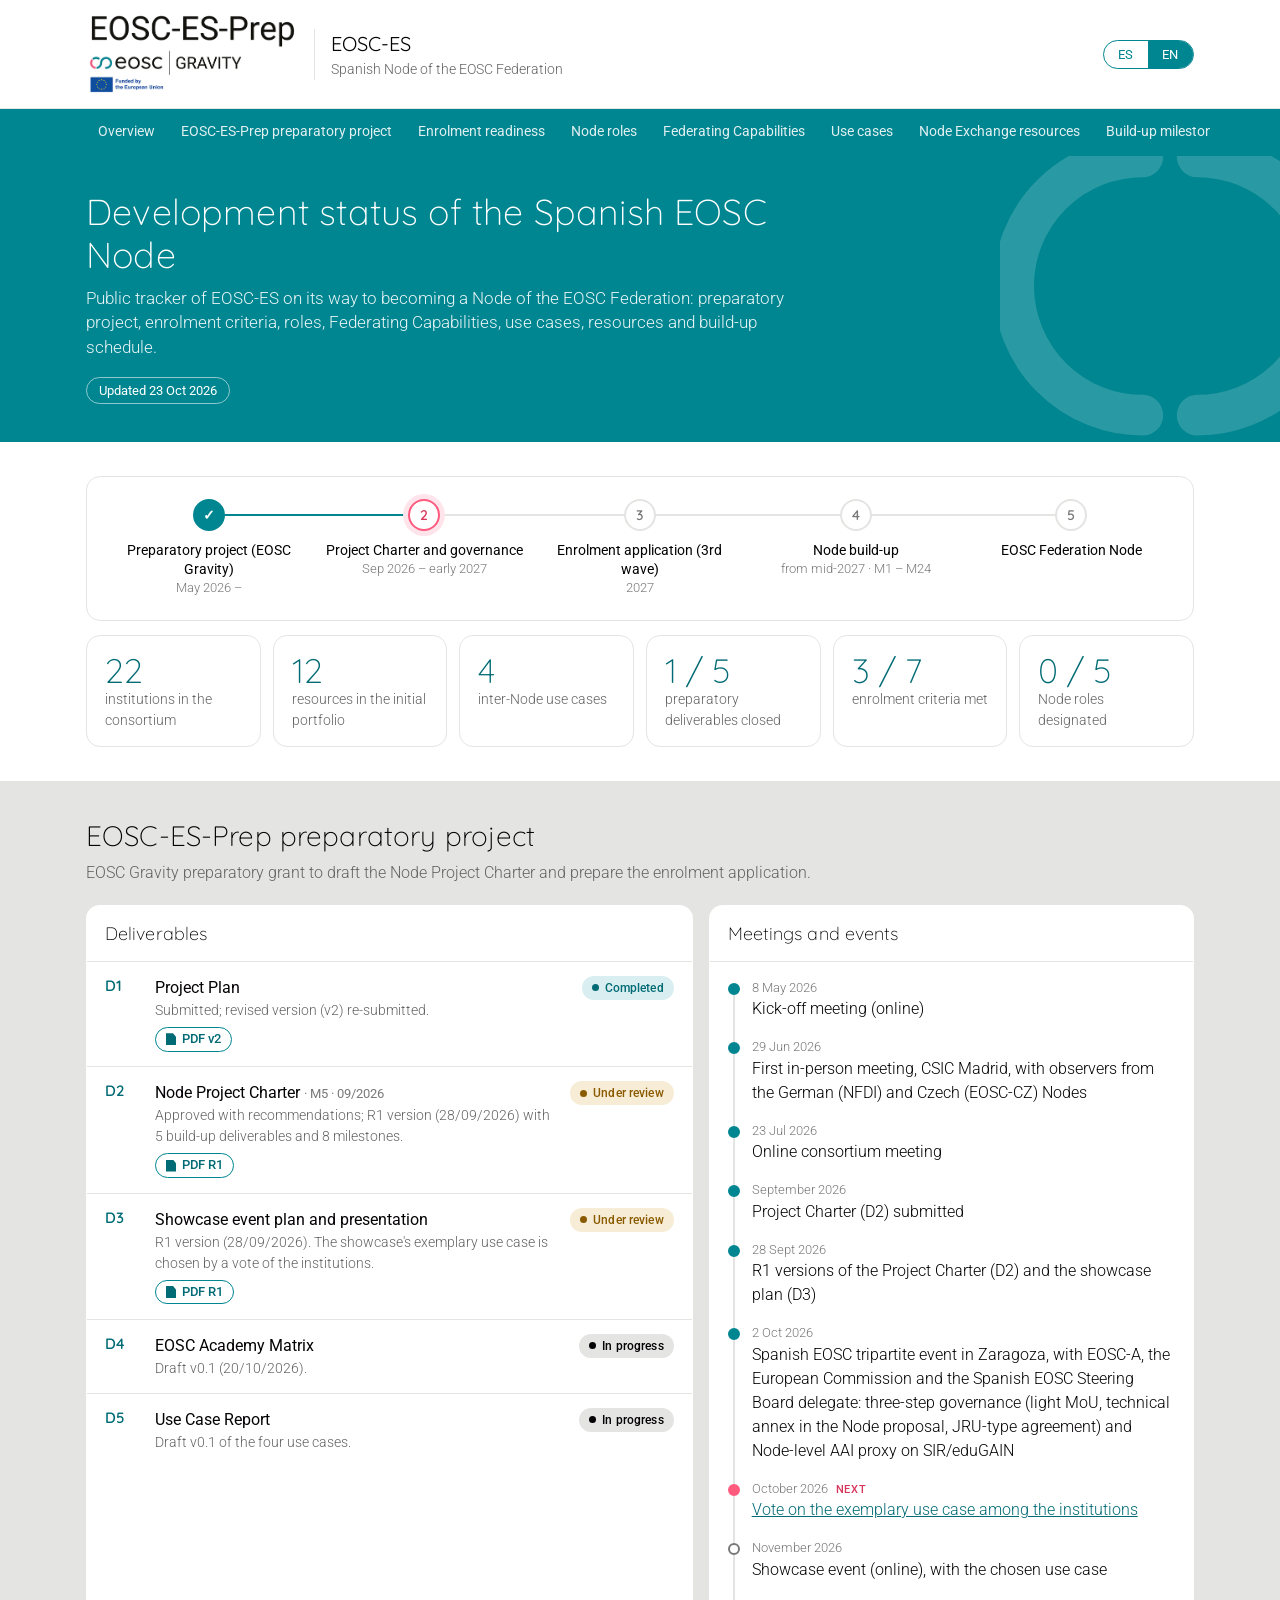
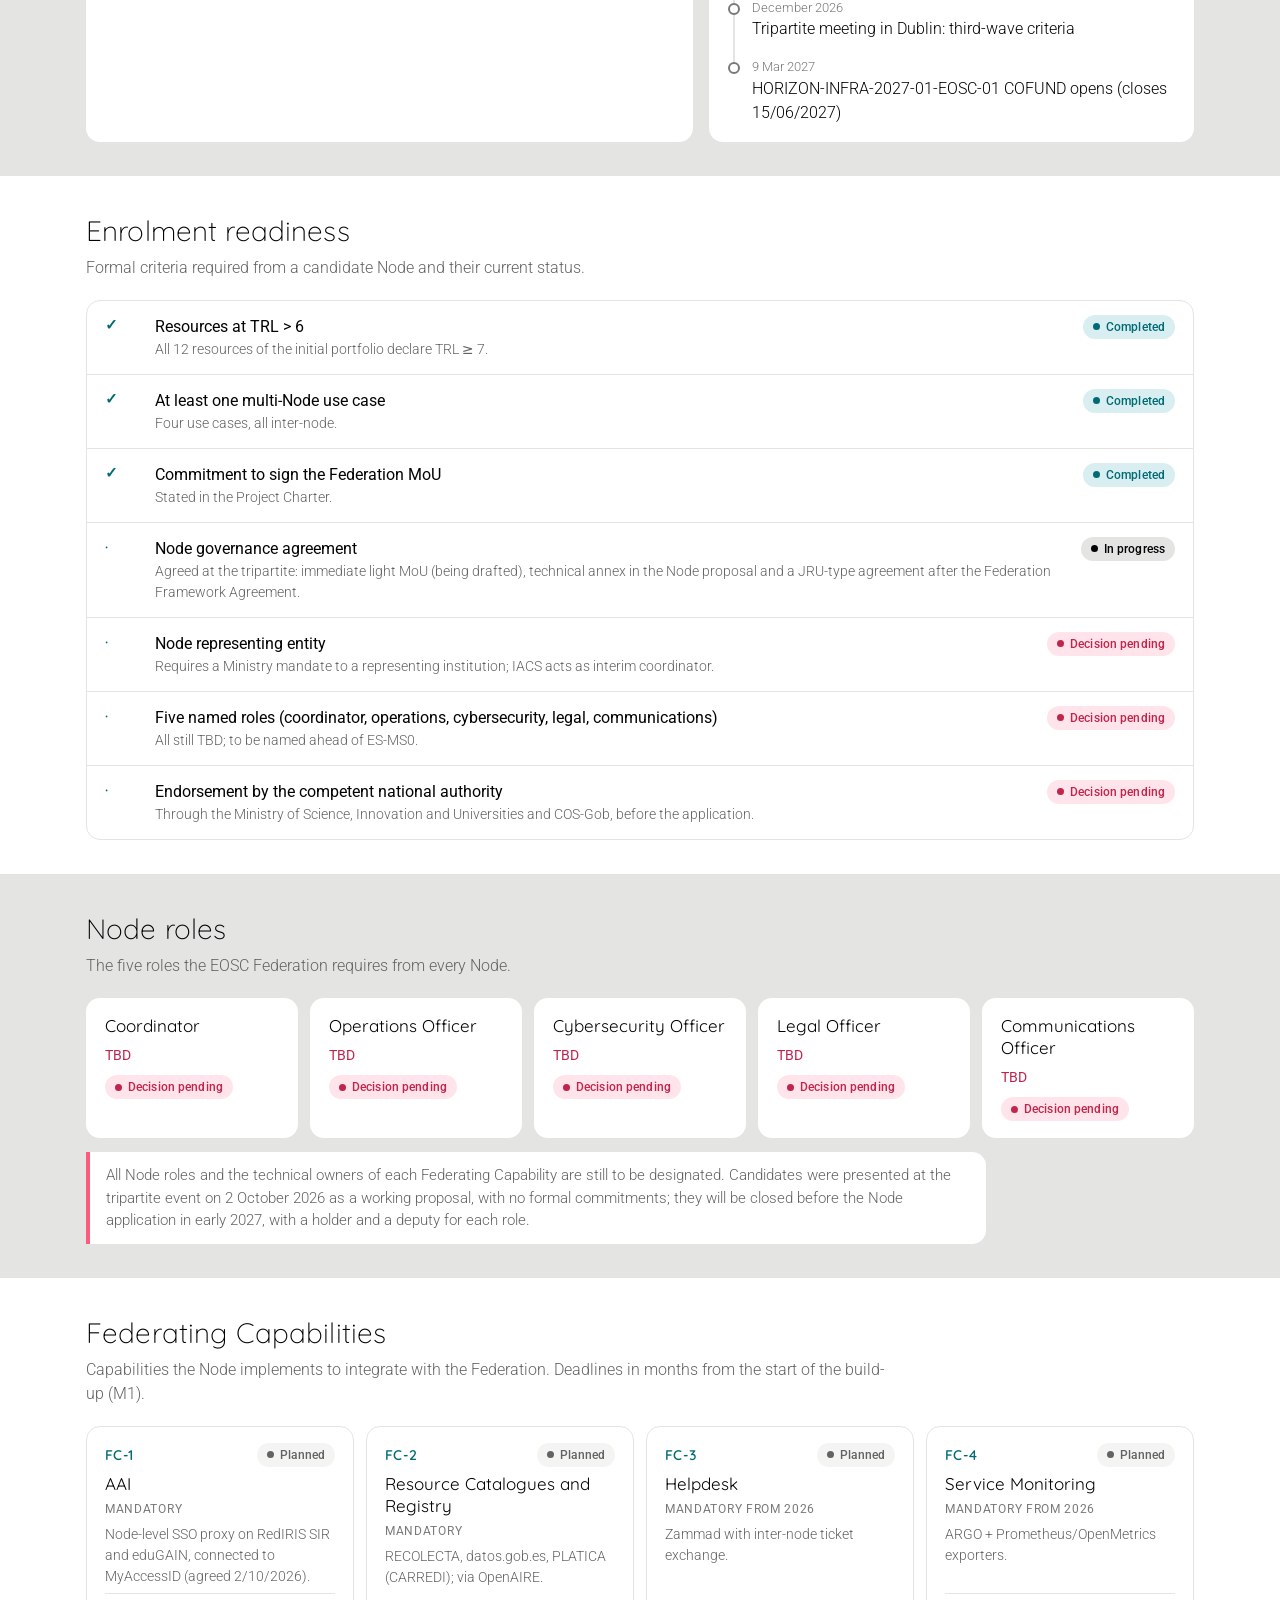
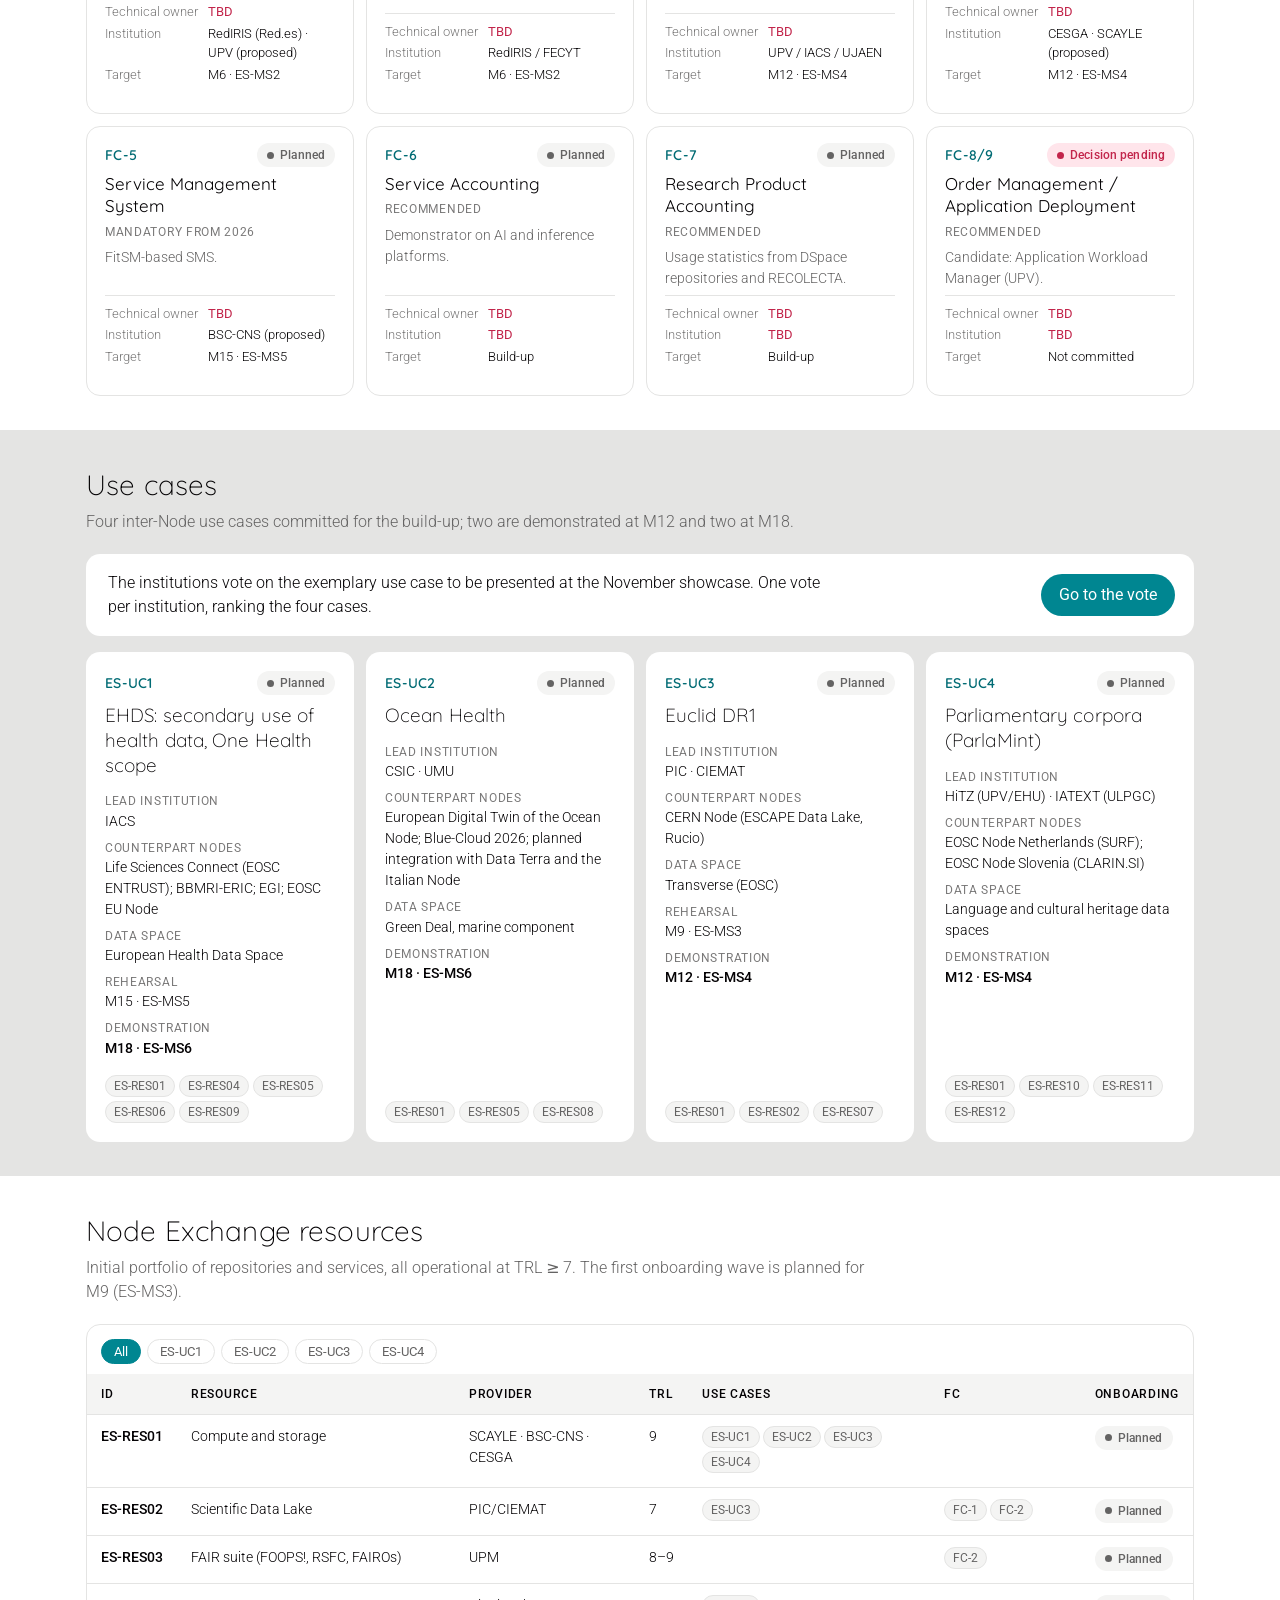
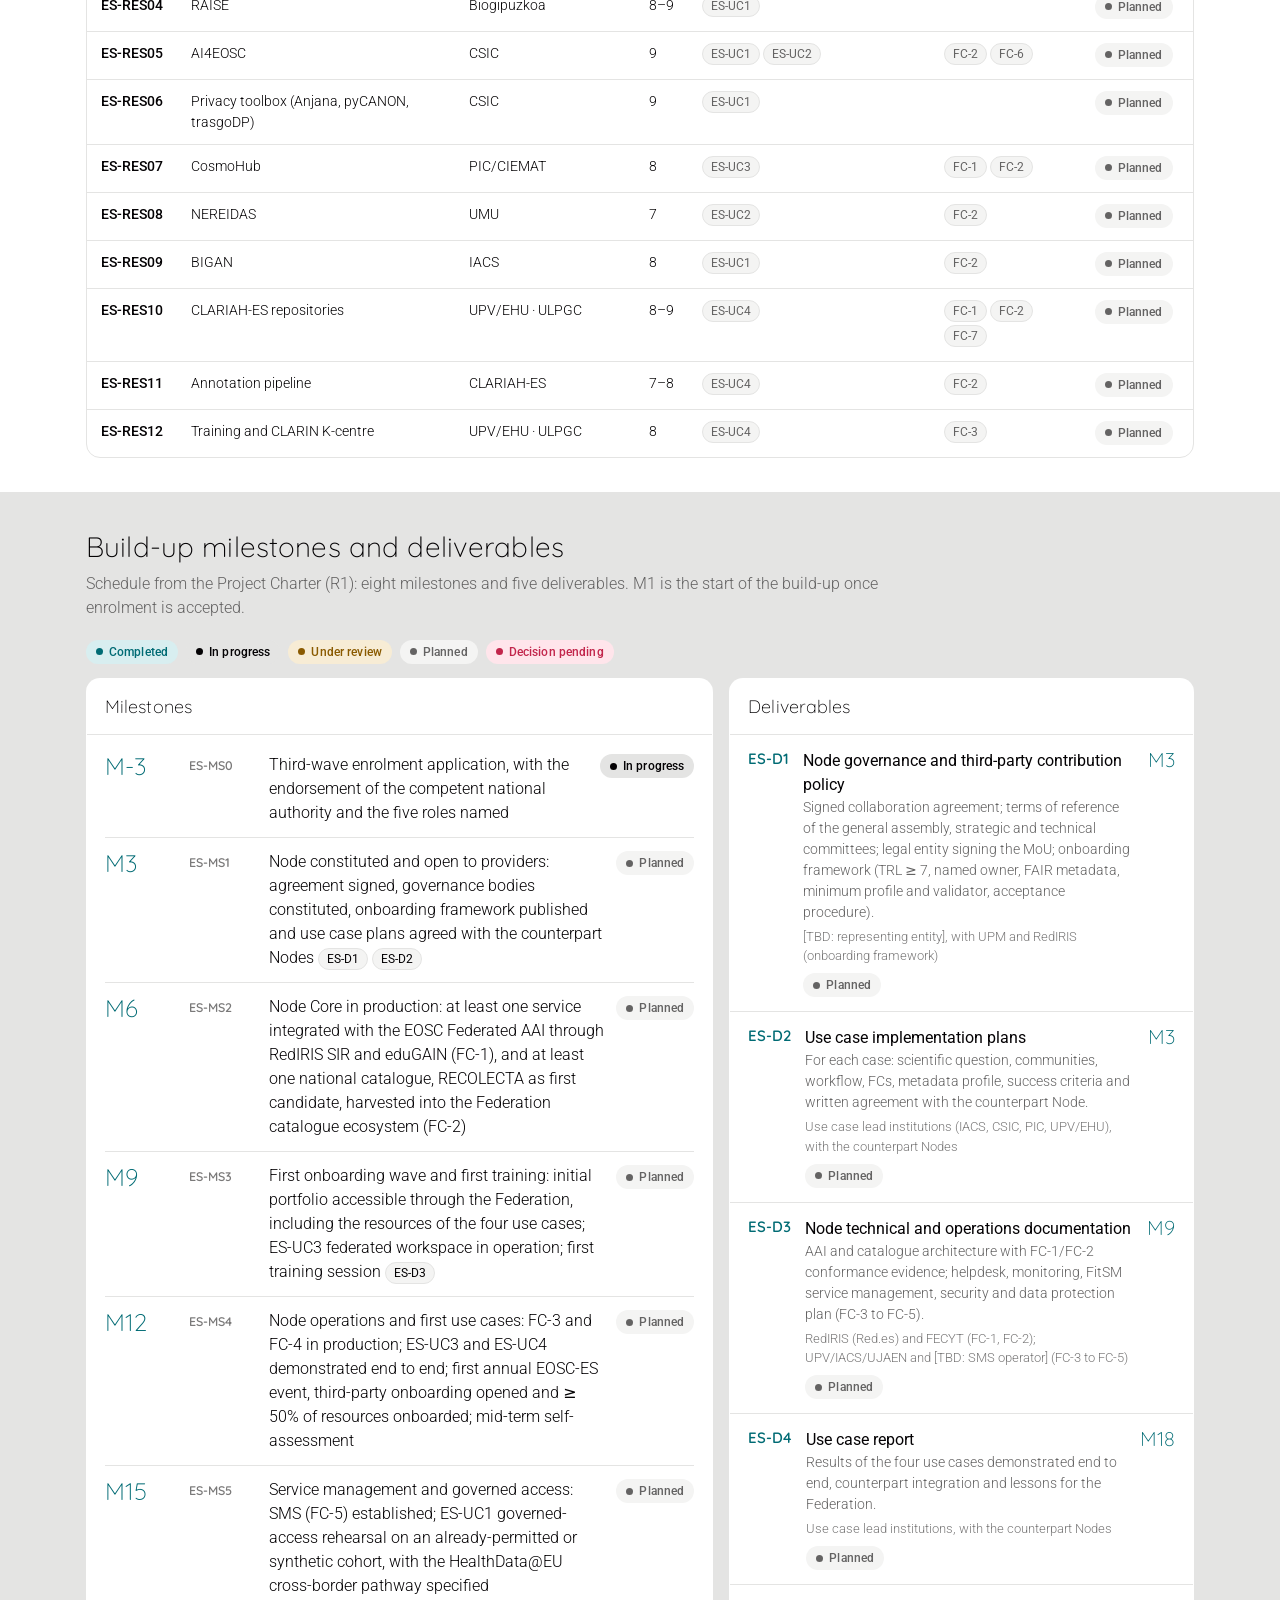
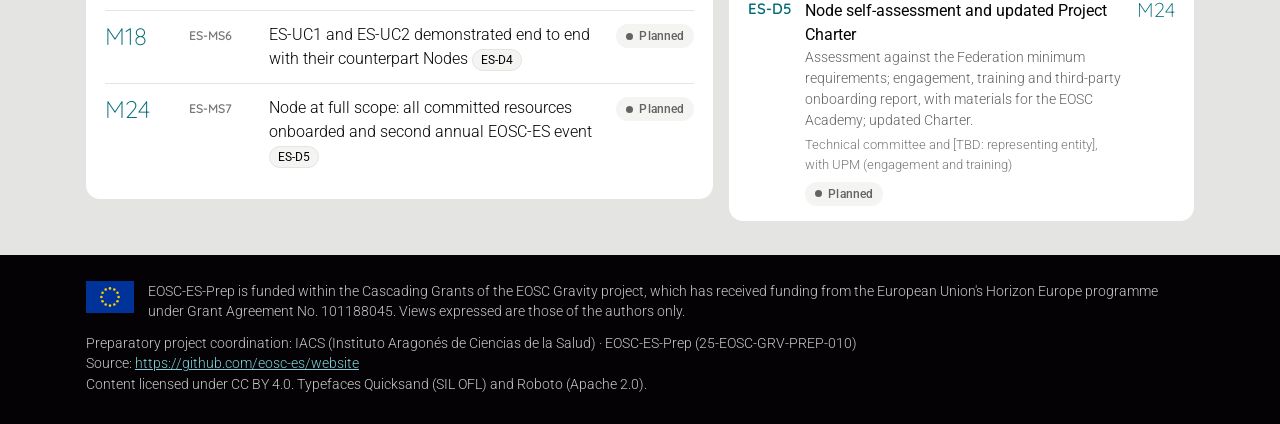
==== commit 588e416a: "Add files via upload Version after Tripartite Event, including deliverables and voting page." ====
--- a/index.html
+++ b/index.html
@@ -8,195 +8,7 @@
 <link rel="icon" href="data:image/svg+xml,%3Csvg xmlns='http://www.w3.org/2000/svg' viewBox='0 0 32 32'%3E%3Cpath d='M13 7a9 9 0 1 0 0 18' fill='none' stroke='%23ff5b7f' stroke-width='4' stroke-linecap='round'/%3E%3Cpath d='M19 25a9 9 0 1 0 0-18' fill='none' stroke='%23008691' stroke-width='4' stroke-linecap='round'/%3E%3C/svg%3E">
 <link rel="preload" href="assets/fonts/roboto-latin-300-normal.woff2" as="font" type="font/woff2" crossorigin>
 <link rel="preload" href="assets/fonts/quicksand-latin-300-normal.woff2" as="font" type="font/woff2" crossorigin>
-<style>
-/* EOSC Association Corporate Design Manual v.1 (2022-09):
-   headlines Quicksand Light · body and sub-headlines Roboto Light, line height ~150 %
-   Lively Green #008691 + White (primary) · Mild Pink #ff5b7f (signal) · Light Grey #e4e4e3 · Warm Black #040204
-   body text on light backgrounds #646363 */
-@font-face{font-family:"Quicksand";font-weight:300;font-style:normal;font-display:swap;src:url(assets/fonts/quicksand-latin-300-normal.woff2) format("woff2")}
-@font-face{font-family:"Quicksand";font-weight:400;font-style:normal;font-display:swap;src:url(assets/fonts/quicksand-latin-400-normal.woff2) format("woff2")}
-@font-face{font-family:"Quicksand";font-weight:600;font-style:normal;font-display:swap;src:url(assets/fonts/quicksand-latin-600-normal.woff2) format("woff2")}
-@font-face{font-family:"Roboto";font-weight:300;font-style:normal;font-display:swap;src:url(assets/fonts/roboto-latin-300-normal.woff2) format("woff2")}
-@font-face{font-family:"Roboto";font-weight:400;font-style:normal;font-display:swap;src:url(assets/fonts/roboto-latin-400-normal.woff2) format("woff2")}
-@font-face{font-family:"Roboto";font-weight:500;font-style:normal;font-display:swap;src:url(assets/fonts/roboto-latin-500-normal.woff2) format("woff2")}
-:root{
-  --green:#008691; --pink:#ff5b7f; --grey:#e4e4e3; --black:#040204;
-  --bg:#ffffff; --surface:#ffffff; --surface-2:#f4f4f3; --band:#e4e4e3;
-  --text:#646363; --strong:#040204; --muted:#7a7979; --line:#e4e4e3;
-  --accent:#008691; --accent-ink:#006b74; --accent-soft:#e0f1f2; --signal:#d9365c; --signal-soft:#ffe5eb;
-  --done:#006b74; --done-bg:#d8eef0; --progress:#040204; --progress-bg:#e4e4e3;
-  --review:#8a5a00; --review-bg:#f7ecd5; --planned:#646363; --planned-bg:#f4f4f3;
-  --pending:#c2254b; --pending-bg:#ffe5eb;
-  --hero-ink:#ffffff; --radius:14px;
-}
-@media (prefers-color-scheme: dark){
-  :root:not([data-theme="light"]){
-    --bg:#0d0c0e; --surface:#161517; --surface-2:#1d1c1f; --band:#1d1c1f;
-    --text:#c9c8c8; --strong:#ffffff; --muted:#9a9999; --line:#2c2b2e;
-    --accent:#3fb8c2; --accent-ink:#5cc7d0; --accent-soft:#0f2e31; --signal:#ff7a97; --signal-soft:#3a1720;
-    --done:#5cc7d0; --done-bg:#0f2e31; --progress:#ffffff; --progress-bg:#2c2b2e;
-    --review:#e7b95a; --review-bg:#352912; --planned:#b3b2b2; --planned-bg:#232225;
-    --pending:#ff8aa3; --pending-bg:#3a1720;
-  }
-}
-:root[data-theme="dark"]{
-  --bg:#0d0c0e; --surface:#161517; --surface-2:#1d1c1f; --band:#1d1c1f;
-  --text:#c9c8c8; --strong:#ffffff; --muted:#9a9999; --line:#2c2b2e;
-  --accent:#3fb8c2; --accent-ink:#5cc7d0; --accent-soft:#0f2e31; --signal:#ff7a97; --signal-soft:#3a1720;
-  --done:#5cc7d0; --done-bg:#0f2e31; --progress:#ffffff; --progress-bg:#2c2b2e;
-  --review:#e7b95a; --review-bg:#352912; --planned:#b3b2b2; --planned-bg:#232225;
-  --pending:#ff8aa3; --pending-bg:#3a1720;
-}
-*{box-sizing:border-box}
-html{-webkit-text-size-adjust:100%;scroll-padding-top:56px}
-body{margin:0;background:var(--bg);color:var(--text);font:300 16px/1.5 "Roboto",system-ui,-apple-system,"Segoe UI",Arial,sans-serif}
-b,strong{font-weight:500;color:var(--strong)}
-h1,h2,h3,h4{font-family:"Quicksand","Roboto",system-ui,sans-serif;font-weight:300;color:var(--strong);letter-spacing:.005em}
-a{color:var(--accent-ink)}
-.wrap{max-width:1140px;margin:0 auto;padding:0 16px}
-/* header */
-header.top{background:#fff;border-bottom:1px solid var(--grey)}
-.top .wrap{display:flex;align-items:center;gap:16px;padding-top:12px;padding-bottom:12px;flex-wrap:wrap}
-.logo{height:84px;width:auto;display:block}
-.brandtxt{flex:1;min-width:200px;color:#646363;font-size:14px;border-left:1px solid var(--grey);padding-left:16px}
-.brandtxt b{display:block;font-family:"Quicksand",sans-serif;font-weight:400;font-size:20px;color:#040204}
-.seg{display:inline-flex;border:1px solid var(--green);border-radius:999px;overflow:hidden}
-.seg button{background:transparent;border:0;color:var(--green);padding:6px 14px;font:400 13px "Roboto",sans-serif;cursor:pointer;letter-spacing:.04em}
-.seg button[aria-pressed="true"]{background:var(--green);color:#fff}
-nav.toc{background:var(--green);position:sticky;top:0;z-index:5}
-nav.toc .wrap{display:flex;gap:2px;overflow-x:auto;scrollbar-width:none}
-nav.toc a{color:#fff;text-decoration:none;font-size:13.5px;font-weight:400;padding:12px 12px;white-space:nowrap;border-bottom:3px solid transparent;opacity:.88}
-nav.toc a:hover{opacity:1;border-bottom-color:var(--pink)}
-/* hero */
-.hero{background:var(--green);color:var(--hero-ink);position:relative;overflow:hidden}
-.hero .wrap{padding-top:34px;padding-bottom:38px;position:relative;z-index:1}
-.hero h1{color:#fff;font-size:36px;line-height:1.2;margin:0 0 10px;max-width:760px}
-.hero p{margin:0;max-width:720px;font-size:16.5px;color:#e8f5f6}
-.hero .updated{display:inline-block;margin-top:16px;font-size:13px;color:#fff;border:1px solid rgba(255,255,255,.55);border-radius:999px;padding:3px 12px;font-weight:400}
-.hero svg.ring{position:absolute;right:-60px;top:-40px;width:340px;height:340px;opacity:.16;z-index:0}
-section{padding:34px 0}
-section.band{background:var(--band)}
-section h2{font-size:28px;margin:0 0 4px}
-section .lead{margin:0 0 20px;max-width:800px}
-.card{background:var(--surface);border:1px solid var(--line);border-radius:var(--radius)}
-section.band .card{border-color:transparent}
-/* stepper */
-.steps{display:grid;grid-template-columns:repeat(5,1fr);padding:22px 14px}
-.step{position:relative;padding:0 8px;text-align:center}
-.step:before{content:"";position:absolute;top:15px;left:-50%;width:100%;height:2px;background:var(--grey);z-index:0}
-.step:first-child:before{display:none}
-.step.done:before,.step.current:before{background:var(--accent)}
-.dot{position:relative;z-index:1;width:32px;height:32px;border-radius:50%;margin:0 auto 10px;display:grid;place-items:center;font:600 14px "Quicksand",sans-serif;background:var(--surface);border:2px solid var(--grey);color:var(--muted)}
-.step.done .dot{background:var(--accent);border-color:var(--accent);color:#fff}
-.step.current .dot{border-color:var(--pink);color:var(--signal);box-shadow:0 0 0 5px var(--signal-soft)}
-.step .t{font-size:14px;font-weight:400;color:var(--strong);line-height:1.35}
-.step .w{font-size:12.5px;color:var(--muted)}
-.kpis{display:grid;grid-template-columns:repeat(auto-fit,minmax(160px,1fr));gap:12px;margin-top:14px}
-.kpi{padding:16px 18px}
-.kpi .n{font:300 34px/1.1 "Quicksand",sans-serif;color:var(--accent-ink);font-variant-numeric:tabular-nums}
-.kpi .l{font-size:13.5px}
-/* badges */
-.badge{display:inline-flex;align-items:center;gap:6px;font-size:12px;font-weight:500;padding:3px 10px;border-radius:999px;white-space:nowrap;letter-spacing:.01em}
-.badge:before{content:"";width:7px;height:7px;border-radius:50%;background:currentColor}
-.s-done{color:var(--done);background:var(--done-bg)}
-.s-progress{color:var(--progress);background:var(--progress-bg)}
-.s-review{color:var(--review);background:var(--review-bg)}
-.s-planned{color:var(--planned);background:var(--planned-bg)}
-.s-pending{color:var(--pending);background:var(--pending-bg)}
-.legend{display:flex;flex-wrap:wrap;gap:8px;margin:0 0 14px}
-/* lists */
-.grid2{display:grid;grid-template-columns:1.25fr 1fr;gap:16px}
-.list{list-style:none;margin:0;padding:0}
-.list li{display:grid;grid-template-columns:auto 1fr auto;gap:14px;align-items:start;padding:14px 18px;border-top:1px solid var(--line)}
-.list li:first-child{border-top:0}
-.list .id{font:600 15px "Quicksand",sans-serif;color:var(--accent-ink);min-width:36px}
-.list .ti{font-weight:400;color:var(--strong)}
-.list .no{font-size:14px}
-.card h3{font-size:18px;margin:0;padding:14px 18px;border-bottom:1px solid var(--line)}
-.tl{list-style:none;margin:0;padding:16px 18px}
-.tl li{position:relative;padding:0 0 16px 24px}
-.tl li:last-child{padding-bottom:0}
-.tl li:before{content:"";position:absolute;left:5px;top:8px;bottom:-8px;width:2px;background:var(--line)}
-.tl li:last-child:before{display:none}
-.tl li i{position:absolute;left:0;top:5px;width:12px;height:12px;border-radius:50%;border:2px solid var(--muted);background:var(--surface)}
-.tl li.done i{background:var(--accent);border-color:var(--accent)}
-.tl li.nextup i{border-color:var(--pink);background:var(--pink)}
-.tl .d{font-size:13px;color:var(--muted);font-variant-numeric:tabular-nums}
-.tl .next{font-size:11px;font-weight:500;color:var(--signal);margin-left:8px;text-transform:uppercase;letter-spacing:.06em}
-.tl .ev{color:var(--strong);font-weight:300}
-/* roles */
-.roles{display:grid;grid-template-columns:repeat(auto-fill,minmax(200px,1fr));gap:12px;margin-bottom:14px}
-.role{padding:16px 18px;display:flex;flex-direction:column;gap:8px}
-.role .rn{font:400 17px/1.3 "Quicksand",sans-serif;color:var(--strong)}
-.role .who{font-size:14px;color:var(--pending);font-weight:400}
-.note{border-left:4px solid var(--pink);padding:12px 16px;background:var(--surface);border-radius:0 var(--radius) var(--radius) 0;font-size:15px;max-width:900px}
-/* FCs */
-.fcgrid{display:grid;grid-template-columns:repeat(auto-fill,minmax(250px,1fr));gap:12px}
-.fc{padding:16px 18px;display:flex;flex-direction:column;gap:6px}
-.fc .hd{display:flex;justify-content:space-between;align-items:center;gap:8px}
-.code{font:600 14px "Quicksand",sans-serif;color:var(--accent-ink);letter-spacing:.02em}
-.fc .nm{font:400 17px/1.3 "Quicksand",sans-serif;color:var(--strong)}
-.fc .lv{font-size:11.5px;text-transform:uppercase;letter-spacing:.06em;color:var(--muted);font-weight:400}
-.fc .bs{font-size:14px}
-.fc .ft{display:grid;grid-template-columns:auto 1fr;gap:2px 10px;font-size:13px;border-top:1px solid var(--line);padding-top:8px;margin-top:auto}
-.fc .ft dt{color:var(--muted)}
-.fc .ft dd{margin:0;color:var(--strong)}
-.tbd{color:var(--pending)!important;font-weight:400}
-/* use cases */
-.ucgrid{display:grid;grid-template-columns:repeat(auto-fill,minmax(250px,1fr));gap:12px}
-.uc{padding:18px;display:flex;flex-direction:column;gap:8px}
-.uc h4{margin:0;font-size:19px;line-height:1.3}
-.uc dl{margin:0;font-size:14px}
-.uc dt{color:var(--muted);font-size:11.5px;text-transform:uppercase;letter-spacing:.06em;margin-top:8px;font-weight:400}
-.uc dd{margin:0;color:var(--strong)}
-.uc .res{display:flex;flex-wrap:wrap;gap:4px;margin-top:auto;padding-top:8px}
-.chip{font-size:12px;background:var(--surface-2);border:1px solid var(--line);border-radius:999px;padding:1px 8px;white-space:nowrap;font-weight:400}
-/* table */
-.tablewrap{overflow-x:auto}
-table{width:100%;border-collapse:collapse;font-size:14px}
-th,td{text-align:left;padding:11px 14px;border-top:1px solid var(--line);vertical-align:top}
-thead th{border-top:0;font-size:12px;font-weight:500;color:var(--strong);text-transform:uppercase;letter-spacing:.06em;background:var(--surface-2)}
-td{color:var(--strong)}
-td.num{font-variant-numeric:tabular-nums;white-space:nowrap}
-td .chip{margin:0 3px 3px 0;display:inline-block;color:var(--text)}
-.filters{display:flex;flex-wrap:wrap;gap:6px;padding:14px 14px 10px}
-.filters button{font:400 13px "Roboto",sans-serif;border:1px solid var(--line);background:var(--surface);color:var(--text);border-radius:999px;padding:4px 12px;cursor:pointer}
-.filters button[aria-pressed="true"]{border-color:var(--accent);color:#fff;background:var(--accent)}
-/* milestones */
-.track{padding:18px}
-.msgrid{grid-template-columns:1.35fr 1fr;align-items:start}
-.mi .dl{display:inline-flex;gap:4px}
-.list .resp{font-size:13px;margin-top:4px;color:var(--muted)}
-.list .mm{font:300 20px/1.1 "Quicksand",sans-serif;color:var(--accent-ink);white-space:nowrap}
-.mrow{display:grid;grid-template-columns:70px 1fr;gap:14px;padding:12px 0;border-top:1px solid var(--line)}
-.mrow:first-child{border-top:0;padding-top:0}
-.mrow .m{font:300 24px/1.1 "Quicksand",sans-serif;color:var(--accent-ink);font-variant-numeric:tabular-nums}
-.mrow .items{display:flex;flex-direction:column;gap:8px}
-.mi{display:flex;gap:10px;align-items:baseline;flex-wrap:wrap}
-.mi .mid{font:600 12.5px "Quicksand",sans-serif;color:var(--muted);min-width:70px}
-.mi .mt{flex:1;min-width:200px;color:var(--strong)}
-/* footer */
-footer{background:#040204;color:#c9c8c8;font-size:13.5px}
-footer .wrap{padding-top:26px;padding-bottom:30px;display:grid;gap:12px}
-footer a{color:#7fd3da}
-.eu{display:flex;gap:14px;align-items:flex-start}
-.flag{flex:none;width:48px;height:32px;background:#003399;display:grid;place-items:center}
-.flag svg{width:28px;height:28px}
-@media (max-width:860px){
-  .grid2,.msgrid{grid-template-columns:1fr}
-  .steps{grid-template-columns:1fr;gap:12px}
-  .step{display:grid;grid-template-columns:32px 1fr;gap:12px;text-align:left;padding:0}
-  .step:before{display:none}
-  .dot{margin:0}
-  .hero h1{font-size:28px}
-  section h2{font-size:24px}
-  .logo{height:64px}
-  .brandtxt{border-left:0;padding-left:0;min-width:0;flex-basis:100%;order:3}
-  .controls{margin-left:auto}
-  .list li{grid-template-columns:auto 1fr}
-  .list li .badge{grid-column:2;justify-self:start}
-}
-</style>
+<link rel="stylesheet" href="assets/style.css">
 </head>
 <body>
 <header class="top">
@@ -259,6 +71,7 @@
   <section id="usecases" class="band"><div class="wrap">
     <h2 data-i18n="ucTitle"></h2>
     <p class="lead" data-i18n="ucLead"></p>
+    <div class="card vote" id="votebox" hidden><p id="votetext"></p><a class="btn" href="votacion.html" data-i18n="voteBtn"></a></div>
     <div class="ucgrid" id="ucgrid"></div>
   </div></section>
 
@@ -307,7 +120,7 @@
       prepLead:"Subvención preparatoria de EOSC Gravity para elaborar el Project Charter del Nodo y preparar la solicitud de enrolment.",
       deliverables:"Entregables",timeline:"Reuniones y eventos",next:"próximo",
       enrolTitle:"Preparación para el enrolment",enrolLead:"Criterios formales exigidos a un Nodo candidato y su estado actual.",
-      rolesTitle:"Roles del Nodo",rolesLead:"Los cinco roles que la EOSC Federation exige a cada Nodo.",tbd:"Por designar",
+      voteBtn:"Ir a la votación",voteNav:"Votación",rolesTitle:"Roles del Nodo",rolesLead:"Los cinco roles que la EOSC Federation exige a cada Nodo.",tbd:"Por designar",
       fcTitle:"Federating Capabilities",fcLead:"Capacidades que el Nodo implementa para integrarse en la Federación. Plazos en meses desde el inicio del build-up (M1).",
       mandatory:"Obligatoria",mandatory2026:"Obligatoria desde 2026",recommended:"Recomendada",owner:"Responsable técnico",inst:"Institución",deadline:"Plazo",
       ucTitle:"Casos de uso",ucLead:"Cuatro casos inter-Nodo comprometidos para el build-up; dos se demuestran en M12 y dos en M18.",
@@ -325,7 +138,7 @@
       prepLead:"EOSC Gravity preparatory grant to draft the Node Project Charter and prepare the enrolment application.",
       deliverables:"Deliverables",timeline:"Meetings and events",next:"next",
       enrolTitle:"Enrolment readiness",enrolLead:"Formal criteria required from a candidate Node and their current status.",
-      rolesTitle:"Node roles",rolesLead:"The five roles the EOSC Federation requires from every Node.",tbd:"TBD",
+      voteBtn:"Go to the vote",voteNav:"Vote",rolesTitle:"Node roles",rolesLead:"The five roles the EOSC Federation requires from every Node.",tbd:"TBD",
       fcTitle:"Federating Capabilities",fcLead:"Capabilities the Node implements to integrate with the Federation. Deadlines in months from the start of the build-up (M1).",
       mandatory:"Mandatory",mandatory2026:"Mandatory from 2026",recommended:"Recommended",owner:"Technical owner",inst:"Institution",deadline:"Target",
       ucTitle:"Use cases",ucLead:"Four inter-Node use cases committed for the build-up; two are demonstrated at M12 and two at M18.",
@@ -361,7 +174,8 @@
     document.querySelectorAll("[data-i18n]").forEach(function(el){ el.textContent=t(el.getAttribute("data-i18n")); });
     document.querySelectorAll("[data-lang]").forEach(function(b){ b.setAttribute("aria-pressed", b.getAttribute("data-lang")===lang); });
     document.getElementById("updated").textContent = t("updated")+fmtDate(D.meta.updated);
-    document.getElementById("toc").innerHTML = SECTIONS.map(function(s){return '<a href="#'+s[0]+'">'+esc(t(s[1]))+'</a>';}).join("");
+    document.getElementById("toc").innerHTML = SECTIONS.map(function(s){return '<a href="#'+s[0]+'">'+esc(t(s[1]))+'</a>';}).join("") + (D.vote&&D.vote.open?'<a class="ext" href="votacion.html">'+esc(t("voteNav"))+'</a>':'');
+    var vb=document.getElementById("votebox"); vb.hidden=!(D.vote&&D.vote.open); if(D.vote) document.getElementById("votetext").textContent=tx(D.vote.text);
 
     var cur=D.phases.current;
     document.getElementById("steps").innerHTML = D.phases.items.map(function(p,i){
@@ -381,13 +195,13 @@
     document.getElementById("kpis").innerHTML = k.map(function(x){return '<div class="card kpi"><div class="n">'+esc(x[0])+'</div><div class="l">'+esc(t(x[1]))+'</div></div>';}).join("");
 
     document.getElementById("deliverables").innerHTML = D.deliverables.map(function(d){
-      return '<li><span class="id">'+esc(d.id)+'</span><div><div class="ti">'+esc(tx(d.title))+(d.due?' <span style="font-size:13px;color:var(--muted)">· '+esc(d.due)+'</span>':'')+'</div><div class="no">'+esc(tx(d.note))+'</div></div>'+badge(d.status)+'</li>';
+      return '<li><span class="id">'+esc(d.id)+'</span><div><div class="ti">'+esc(tx(d.title))+(d.due?' <span style="font-size:13px;color:var(--muted)">· '+esc(d.due)+'</span>':'')+'</div><div class="no">'+esc(tx(d.note))+'</div>'+(d.pdf?'<a class="pdf" href="'+esc(d.pdf)+'" target="_blank" rel="noopener">'+esc(d.pdfLabel||"PDF")+'</a>':'')+'</div>'+badge(d.status)+'</li>';
     }).join("");
 
     var nextShown=false;
     document.getElementById("events").innerHTML = D.events.map(function(e){
       var isNext = !nextShown && e.status!=="done"; if(isNext) nextShown=true;
-      return '<li class="'+esc(e.status)+(isNext?' nextup':'')+'"><i></i><div class="d">'+esc(fmtDate(e.date))+(isNext?'<span class="next">'+esc(t("next"))+'</span>':'')+'</div><div class="ev">'+esc(tx(e.title))+'</div></li>';
+      return '<li class="'+esc(e.status)+(isNext?' nextup':'')+'"><i></i><div class="d">'+esc(fmtDate(e.date))+(isNext?'<span class="next">'+esc(t("next"))+'</span>':'')+'</div><div class="ev">'+(e.link?'<a href="'+esc(e.link)+'">'+esc(tx(e.title))+'</a>':esc(tx(e.title)))+'</div></li>';
     }).join("");
 
     document.getElementById("criteria").innerHTML = D.enrolment.map(function(c){
@@ -404,7 +218,7 @@
         '<div class="nm">'+esc(tx(f.name))+'</div><div class="lv">'+esc(t(f.level))+'</div>'+
         '<div class="bs">'+esc(tx(f.basis))+'</div>'+
         '<dl class="ft"><dt>'+esc(t("owner"))+'</dt><dd>'+tbd(f.owner)+'</dd>'+
-        '<dt>'+esc(t("inst"))+'</dt><dd>'+tbd(f.inst)+'</dd>'+
+        '<dt>'+esc(t("inst"))+'</dt><dd>'+tbd(tx(f.inst))+'</dd>'+
         '<dt>'+esc(t("deadline"))+'</dt><dd>'+esc(tx(f.target))+'</dd></dl></div>';
     }).join("");
 
@@ -413,7 +227,7 @@
       return '<div class="card uc"><div style="display:flex;justify-content:space-between;align-items:center;gap:8px"><span class="code">'+esc(u.id)+'</span>'+badge(u.status)+'</div>'+
         '<h4>'+esc(tx(u.title))+'</h4><dl>'+
         '<dt>'+esc(t("lead"))+'</dt><dd>'+esc(u.lead)+'</dd>'+
-        '<dt>'+esc(t("nodes"))+'</dt><dd>'+esc(u.nodes)+'</dd>'+
+        '<dt>'+esc(t("nodes"))+'</dt><dd>'+esc(tx(u.nodes))+'</dd>'+
         '<dt>'+esc(t("dataspace"))+'</dt><dd>'+esc(tx(u.dataspace))+'</dd>'+
         (u.rehearsal?'<dt>'+esc(t("rehearsal"))+'</dt><dd>'+esc(u.rehearsal)+'</dd>':'')+
         '<dt>'+esc(t("target"))+'</dt><dd><b>'+esc(u.target)+'</b></dd></dl>'+
--- a/assets/style.css
+++ b/assets/style.css
@@ -0,0 +1,202 @@
+/* EOSC Association Corporate Design Manual v.1 (2022-09):
+   headlines Quicksand Light · body and sub-headlines Roboto Light, line height ~150 %
+   Lively Green #008691 + White (primary) · Mild Pink #ff5b7f (signal) · Light Grey #e4e4e3 · Warm Black #040204
+   body text on light backgrounds #646363 */
+@font-face{font-family:"Quicksand";font-weight:300;font-style:normal;font-display:swap;src:url(fonts/quicksand-latin-300-normal.woff2) format("woff2")}
+@font-face{font-family:"Quicksand";font-weight:400;font-style:normal;font-display:swap;src:url(fonts/quicksand-latin-400-normal.woff2) format("woff2")}
+@font-face{font-family:"Quicksand";font-weight:600;font-style:normal;font-display:swap;src:url(fonts/quicksand-latin-600-normal.woff2) format("woff2")}
+@font-face{font-family:"Roboto";font-weight:300;font-style:normal;font-display:swap;src:url(fonts/roboto-latin-300-normal.woff2) format("woff2")}
+@font-face{font-family:"Roboto";font-weight:400;font-style:normal;font-display:swap;src:url(fonts/roboto-latin-400-normal.woff2) format("woff2")}
+@font-face{font-family:"Roboto";font-weight:500;font-style:normal;font-display:swap;src:url(fonts/roboto-latin-500-normal.woff2) format("woff2")}
+:root{
+  --green:#008691; --pink:#ff5b7f; --grey:#e4e4e3; --black:#040204;
+  --bg:#ffffff; --surface:#ffffff; --surface-2:#f4f4f3; --band:#e4e4e3;
+  --text:#646363; --strong:#040204; --muted:#7a7979; --line:#e4e4e3;
+  --accent:#008691; --accent-ink:#006b74; --accent-soft:#e0f1f2; --signal:#d9365c; --signal-soft:#ffe5eb;
+  --done:#006b74; --done-bg:#d8eef0; --progress:#040204; --progress-bg:#e4e4e3;
+  --review:#8a5a00; --review-bg:#f7ecd5; --planned:#646363; --planned-bg:#f4f4f3;
+  --pending:#c2254b; --pending-bg:#ffe5eb;
+  --hero-ink:#ffffff; --radius:14px;
+}
+@media (prefers-color-scheme: dark){
+  :root:not([data-theme="light"]){
+    --bg:#0d0c0e; --surface:#161517; --surface-2:#1d1c1f; --band:#1d1c1f;
+    --text:#c9c8c8; --strong:#ffffff; --muted:#9a9999; --line:#2c2b2e;
+    --accent:#3fb8c2; --accent-ink:#5cc7d0; --accent-soft:#0f2e31; --signal:#ff7a97; --signal-soft:#3a1720;
+    --done:#5cc7d0; --done-bg:#0f2e31; --progress:#ffffff; --progress-bg:#2c2b2e;
+    --review:#e7b95a; --review-bg:#352912; --planned:#b3b2b2; --planned-bg:#232225;
+    --pending:#ff8aa3; --pending-bg:#3a1720;
+  }
+}
+:root[data-theme="dark"]{
+  --bg:#0d0c0e; --surface:#161517; --surface-2:#1d1c1f; --band:#1d1c1f;
+  --text:#c9c8c8; --strong:#ffffff; --muted:#9a9999; --line:#2c2b2e;
+  --accent:#3fb8c2; --accent-ink:#5cc7d0; --accent-soft:#0f2e31; --signal:#ff7a97; --signal-soft:#3a1720;
+  --done:#5cc7d0; --done-bg:#0f2e31; --progress:#ffffff; --progress-bg:#2c2b2e;
+  --review:#e7b95a; --review-bg:#352912; --planned:#b3b2b2; --planned-bg:#232225;
+  --pending:#ff8aa3; --pending-bg:#3a1720;
+}
+*{box-sizing:border-box}
+html{-webkit-text-size-adjust:100%;scroll-padding-top:56px}
+body{margin:0;background:var(--bg);color:var(--text);font:300 16px/1.5 "Roboto",system-ui,-apple-system,"Segoe UI",Arial,sans-serif}
+b,strong{font-weight:500;color:var(--strong)}
+h1,h2,h3,h4{font-family:"Quicksand","Roboto",system-ui,sans-serif;font-weight:300;color:var(--strong);letter-spacing:.005em}
+a{color:var(--accent-ink)}
+.wrap{max-width:1140px;margin:0 auto;padding:0 16px}
+/* header */
+header.top{background:#fff;border-bottom:1px solid var(--grey)}
+.top .wrap{display:flex;align-items:center;gap:16px;padding-top:12px;padding-bottom:12px;flex-wrap:wrap}
+.logo{height:84px;width:auto;display:block}
+.brandtxt{flex:1;min-width:200px;color:#646363;font-size:14px;border-left:1px solid var(--grey);padding-left:16px}
+.brandtxt b{display:block;font-family:"Quicksand",sans-serif;font-weight:400;font-size:20px;color:#040204}
+.seg{display:inline-flex;border:1px solid var(--green);border-radius:999px;overflow:hidden}
+.seg button{background:transparent;border:0;color:var(--green);padding:6px 14px;font:400 13px "Roboto",sans-serif;cursor:pointer;letter-spacing:.04em}
+.seg button[aria-pressed="true"]{background:var(--green);color:#fff}
+nav.toc{background:var(--green);position:sticky;top:0;z-index:5}
+nav.toc .wrap{display:flex;gap:2px;overflow-x:auto;scrollbar-width:none}
+nav.toc a{color:#fff;text-decoration:none;font-size:13.5px;font-weight:400;padding:12px 12px;white-space:nowrap;border-bottom:3px solid transparent;opacity:.88}
+nav.toc a:hover{opacity:1;border-bottom-color:var(--pink)}
+/* hero */
+.hero{background:var(--green);color:var(--hero-ink);position:relative;overflow:hidden}
+.hero .wrap{padding-top:34px;padding-bottom:38px;position:relative;z-index:1}
+.hero h1{color:#fff;font-size:36px;line-height:1.2;margin:0 0 10px;max-width:760px}
+.hero p{margin:0;max-width:720px;font-size:16.5px;color:#e8f5f6}
+.hero .updated{display:inline-block;margin-top:16px;font-size:13px;color:#fff;border:1px solid rgba(255,255,255,.55);border-radius:999px;padding:3px 12px;font-weight:400}
+.hero svg.ring{position:absolute;right:-60px;top:-40px;width:340px;height:340px;opacity:.16;z-index:0}
+section{padding:34px 0}
+section.band{background:var(--band)}
+section h2{font-size:28px;margin:0 0 4px}
+section .lead{margin:0 0 20px;max-width:800px}
+.card{background:var(--surface);border:1px solid var(--line);border-radius:var(--radius)}
+section.band .card{border-color:transparent}
+/* stepper */
+.steps{display:grid;grid-template-columns:repeat(5,1fr);padding:22px 14px}
+.step{position:relative;padding:0 8px;text-align:center}
+.step:before{content:"";position:absolute;top:15px;left:-50%;width:100%;height:2px;background:var(--grey);z-index:0}
+.step:first-child:before{display:none}
+.step.done:before,.step.current:before{background:var(--accent)}
+.dot{position:relative;z-index:1;width:32px;height:32px;border-radius:50%;margin:0 auto 10px;display:grid;place-items:center;font:600 14px "Quicksand",sans-serif;background:var(--surface);border:2px solid var(--grey);color:var(--muted)}
+.step.done .dot{background:var(--accent);border-color:var(--accent);color:#fff}
+.step.current .dot{border-color:var(--pink);color:var(--signal);box-shadow:0 0 0 5px var(--signal-soft)}
+.step .t{font-size:14px;font-weight:400;color:var(--strong);line-height:1.35}
+.step .w{font-size:12.5px;color:var(--muted)}
+.kpis{display:grid;grid-template-columns:repeat(auto-fit,minmax(160px,1fr));gap:12px;margin-top:14px}
+.kpi{padding:16px 18px}
+.kpi .n{font:300 34px/1.1 "Quicksand",sans-serif;color:var(--accent-ink);font-variant-numeric:tabular-nums}
+.kpi .l{font-size:13.5px}
+/* badges */
+.badge{display:inline-flex;align-items:center;gap:6px;font-size:12px;font-weight:500;padding:3px 10px;border-radius:999px;white-space:nowrap;letter-spacing:.01em}
+.badge:before{content:"";width:7px;height:7px;border-radius:50%;background:currentColor}
+.s-done{color:var(--done);background:var(--done-bg)}
+.s-progress{color:var(--progress);background:var(--progress-bg)}
+.s-review{color:var(--review);background:var(--review-bg)}
+.s-planned{color:var(--planned);background:var(--planned-bg)}
+.s-pending{color:var(--pending);background:var(--pending-bg)}
+.legend{display:flex;flex-wrap:wrap;gap:8px;margin:0 0 14px}
+/* lists */
+.grid2{display:grid;grid-template-columns:1.25fr 1fr;gap:16px}
+.list{list-style:none;margin:0;padding:0}
+.list li{display:grid;grid-template-columns:auto 1fr auto;gap:14px;align-items:start;padding:14px 18px;border-top:1px solid var(--line)}
+.list li:first-child{border-top:0}
+.list .id{font:600 15px "Quicksand",sans-serif;color:var(--accent-ink);min-width:36px}
+.list .ti{font-weight:400;color:var(--strong)}
+.list .no{font-size:14px}
+.card h3{font-size:18px;margin:0;padding:14px 18px;border-bottom:1px solid var(--line)}
+.tl{list-style:none;margin:0;padding:16px 18px}
+.tl li{position:relative;padding:0 0 16px 24px}
+.tl li:last-child{padding-bottom:0}
+.tl li:before{content:"";position:absolute;left:5px;top:8px;bottom:-8px;width:2px;background:var(--line)}
+.tl li:last-child:before{display:none}
+.tl li i{position:absolute;left:0;top:5px;width:12px;height:12px;border-radius:50%;border:2px solid var(--muted);background:var(--surface)}
+.tl li.done i{background:var(--accent);border-color:var(--accent)}
+.tl li.nextup i{border-color:var(--pink);background:var(--pink)}
+.tl .d{font-size:13px;color:var(--muted);font-variant-numeric:tabular-nums}
+.tl .next{font-size:11px;font-weight:500;color:var(--signal);margin-left:8px;text-transform:uppercase;letter-spacing:.06em}
+.tl .ev{color:var(--strong);font-weight:300}
+/* roles */
+.roles{display:grid;grid-template-columns:repeat(auto-fill,minmax(200px,1fr));gap:12px;margin-bottom:14px}
+.role{padding:16px 18px;display:flex;flex-direction:column;gap:8px}
+.role .rn{font:400 17px/1.3 "Quicksand",sans-serif;color:var(--strong)}
+.role .who{font-size:14px;color:var(--pending);font-weight:400}
+.note{border-left:4px solid var(--pink);padding:12px 16px;background:var(--surface);border-radius:0 var(--radius) var(--radius) 0;font-size:15px;max-width:900px}
+/* FCs */
+.fcgrid{display:grid;grid-template-columns:repeat(auto-fill,minmax(250px,1fr));gap:12px}
+.fc{padding:16px 18px;display:flex;flex-direction:column;gap:6px}
+.fc .hd{display:flex;justify-content:space-between;align-items:center;gap:8px}
+.code{font:600 14px "Quicksand",sans-serif;color:var(--accent-ink);letter-spacing:.02em}
+.fc .nm{font:400 17px/1.3 "Quicksand",sans-serif;color:var(--strong)}
+.fc .lv{font-size:11.5px;text-transform:uppercase;letter-spacing:.06em;color:var(--muted);font-weight:400}
+.fc .bs{font-size:14px}
+.fc .ft{display:grid;grid-template-columns:auto 1fr;gap:2px 10px;font-size:13px;border-top:1px solid var(--line);padding-top:8px;margin-top:auto}
+.fc .ft dt{color:var(--muted)}
+.fc .ft dd{margin:0;color:var(--strong)}
+.tbd{color:var(--pending)!important;font-weight:400}
+/* use cases */
+.ucgrid{display:grid;grid-template-columns:repeat(auto-fill,minmax(250px,1fr));gap:12px}
+.uc{padding:18px;display:flex;flex-direction:column;gap:8px}
+.uc h4{margin:0;font-size:19px;line-height:1.3}
+.uc dl{margin:0;font-size:14px}
+.uc dt{color:var(--muted);font-size:11.5px;text-transform:uppercase;letter-spacing:.06em;margin-top:8px;font-weight:400}
+.uc dd{margin:0;color:var(--strong)}
+.uc .res{display:flex;flex-wrap:wrap;gap:4px;margin-top:auto;padding-top:8px}
+.chip{font-size:12px;background:var(--surface-2);border:1px solid var(--line);border-radius:999px;padding:1px 8px;white-space:nowrap;font-weight:400}
+/* table */
+.tablewrap{overflow-x:auto}
+table{width:100%;border-collapse:collapse;font-size:14px}
+th,td{text-align:left;padding:11px 14px;border-top:1px solid var(--line);vertical-align:top}
+thead th{border-top:0;font-size:12px;font-weight:500;color:var(--strong);text-transform:uppercase;letter-spacing:.06em;background:var(--surface-2)}
+td{color:var(--strong)}
+td.num{font-variant-numeric:tabular-nums;white-space:nowrap}
+td .chip{margin:0 3px 3px 0;display:inline-block;color:var(--text)}
+.filters{display:flex;flex-wrap:wrap;gap:6px;padding:14px 14px 10px}
+.filters button{font:400 13px "Roboto",sans-serif;border:1px solid var(--line);background:var(--surface);color:var(--text);border-radius:999px;padding:4px 12px;cursor:pointer}
+.filters button[aria-pressed="true"]{border-color:var(--accent);color:#fff;background:var(--accent)}
+/* milestones */
+.track{padding:18px}
+.msgrid{grid-template-columns:1.35fr 1fr;align-items:start}
+.mi .dl{display:inline-flex;gap:4px}
+.list .resp{font-size:13px;margin-top:4px;color:var(--muted)}
+.list .mm{font:300 20px/1.1 "Quicksand",sans-serif;color:var(--accent-ink);white-space:nowrap}
+.mrow{display:grid;grid-template-columns:70px 1fr;gap:14px;padding:12px 0;border-top:1px solid var(--line)}
+.mrow:first-child{border-top:0;padding-top:0}
+.mrow .m{font:300 24px/1.1 "Quicksand",sans-serif;color:var(--accent-ink);font-variant-numeric:tabular-nums}
+.mrow .items{display:flex;flex-direction:column;gap:8px}
+.mi{display:flex;gap:10px;align-items:baseline;flex-wrap:wrap}
+.mi .mid{font:600 12.5px "Quicksand",sans-serif;color:var(--muted);min-width:70px}
+.mi .mt{flex:1;min-width:200px;color:var(--strong)}
+/* footer */
+footer{background:#040204;color:#c9c8c8;font-size:13.5px}
+footer .wrap{padding-top:26px;padding-bottom:30px;display:grid;gap:12px}
+footer a{color:#7fd3da}
+.eu{display:flex;gap:14px;align-items:flex-start}
+.flag{flex:none;width:48px;height:32px;background:#003399;display:grid;place-items:center}
+.flag svg{width:28px;height:28px}
+@media (max-width:860px){
+  .grid2,.msgrid{grid-template-columns:1fr}
+  .steps{grid-template-columns:1fr;gap:12px}
+  .step{display:grid;grid-template-columns:32px 1fr;gap:12px;text-align:left;padding:0}
+  .step:before{display:none}
+  .dot{margin:0}
+  .hero h1{font-size:28px}
+  section h2{font-size:24px}
+  .logo{height:64px}
+  .brandtxt{border-left:0;padding-left:0;min-width:0;flex-basis:100%;order:3}
+  .controls{margin-left:auto}
+  .list li{grid-template-columns:auto 1fr}
+  .list li .badge{grid-column:2;justify-self:start}
+}
+
+/* vote */
+.vote{display:flex;gap:16px;align-items:center;justify-content:space-between;flex-wrap:wrap;padding:16px 18px;margin-bottom:16px;border-left:4px solid var(--pink)}
+.vote p{margin:0;max-width:720px;color:var(--strong)}
+.btn{display:inline-block;background:var(--green);color:#fff!important;text-decoration:none;font-weight:400;padding:9px 18px;border-radius:999px;white-space:nowrap}
+.btn:hover{filter:brightness(1.08)}
+.tl .ev a{color:var(--accent-ink)}
+nav.toc a.ext{margin-left:auto;background:rgba(255,255,255,.14)}
+.frame{background:#fff;border:1px solid var(--line);border-radius:var(--radius);overflow:hidden}
+.frame iframe{display:block;width:100%;height:1150px;border:0}
+.fallback{font-size:14px;margin:12px 0 0}
+[hidden]{display:none!important}
+.pdf{display:inline-flex;align-items:center;gap:6px;margin-top:6px;font-size:12.5px;font-weight:500;color:var(--accent-ink);text-decoration:none;border:1px solid var(--accent);border-radius:999px;padding:2px 10px}
+.pdf:before{content:"";width:10px;height:12px;background:currentColor;clip-path:polygon(0 0,70% 0,100% 30%,100% 100%,0 100%)}
+.pdf:hover{background:var(--accent-soft)}
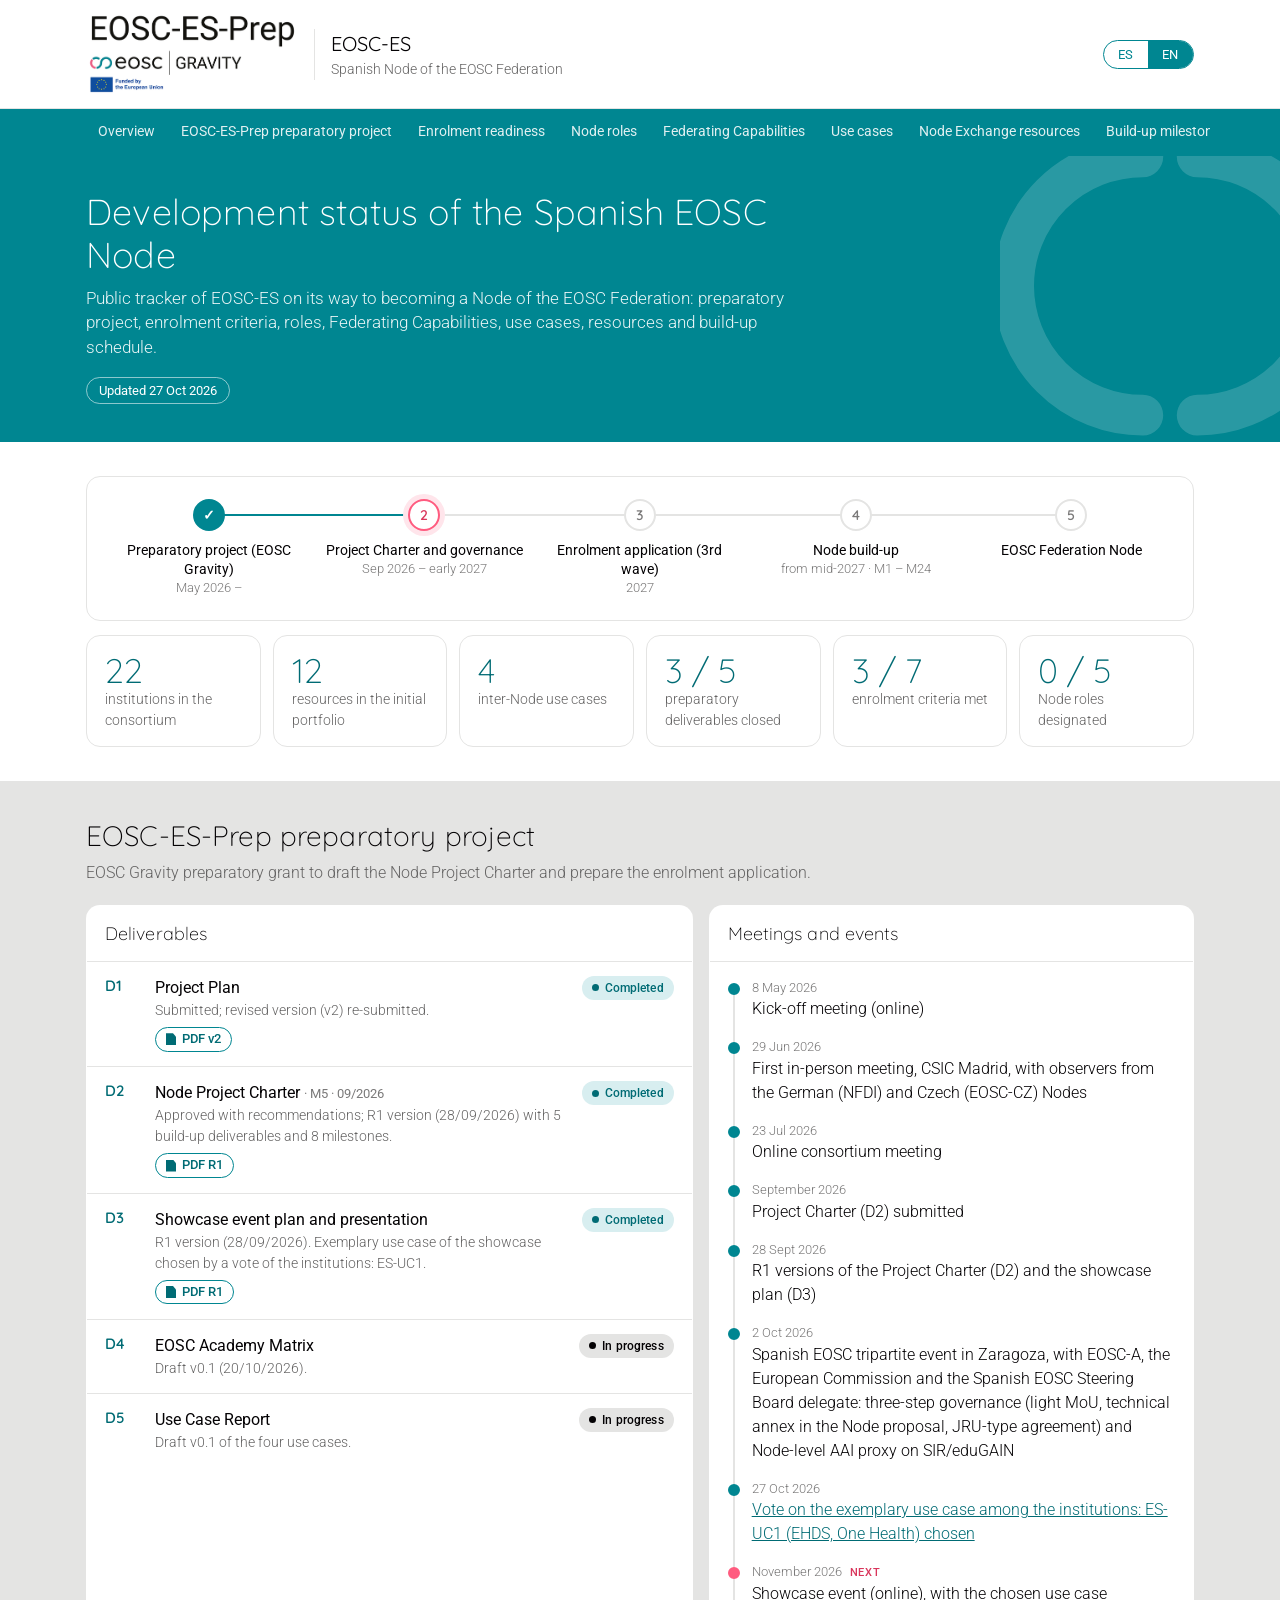
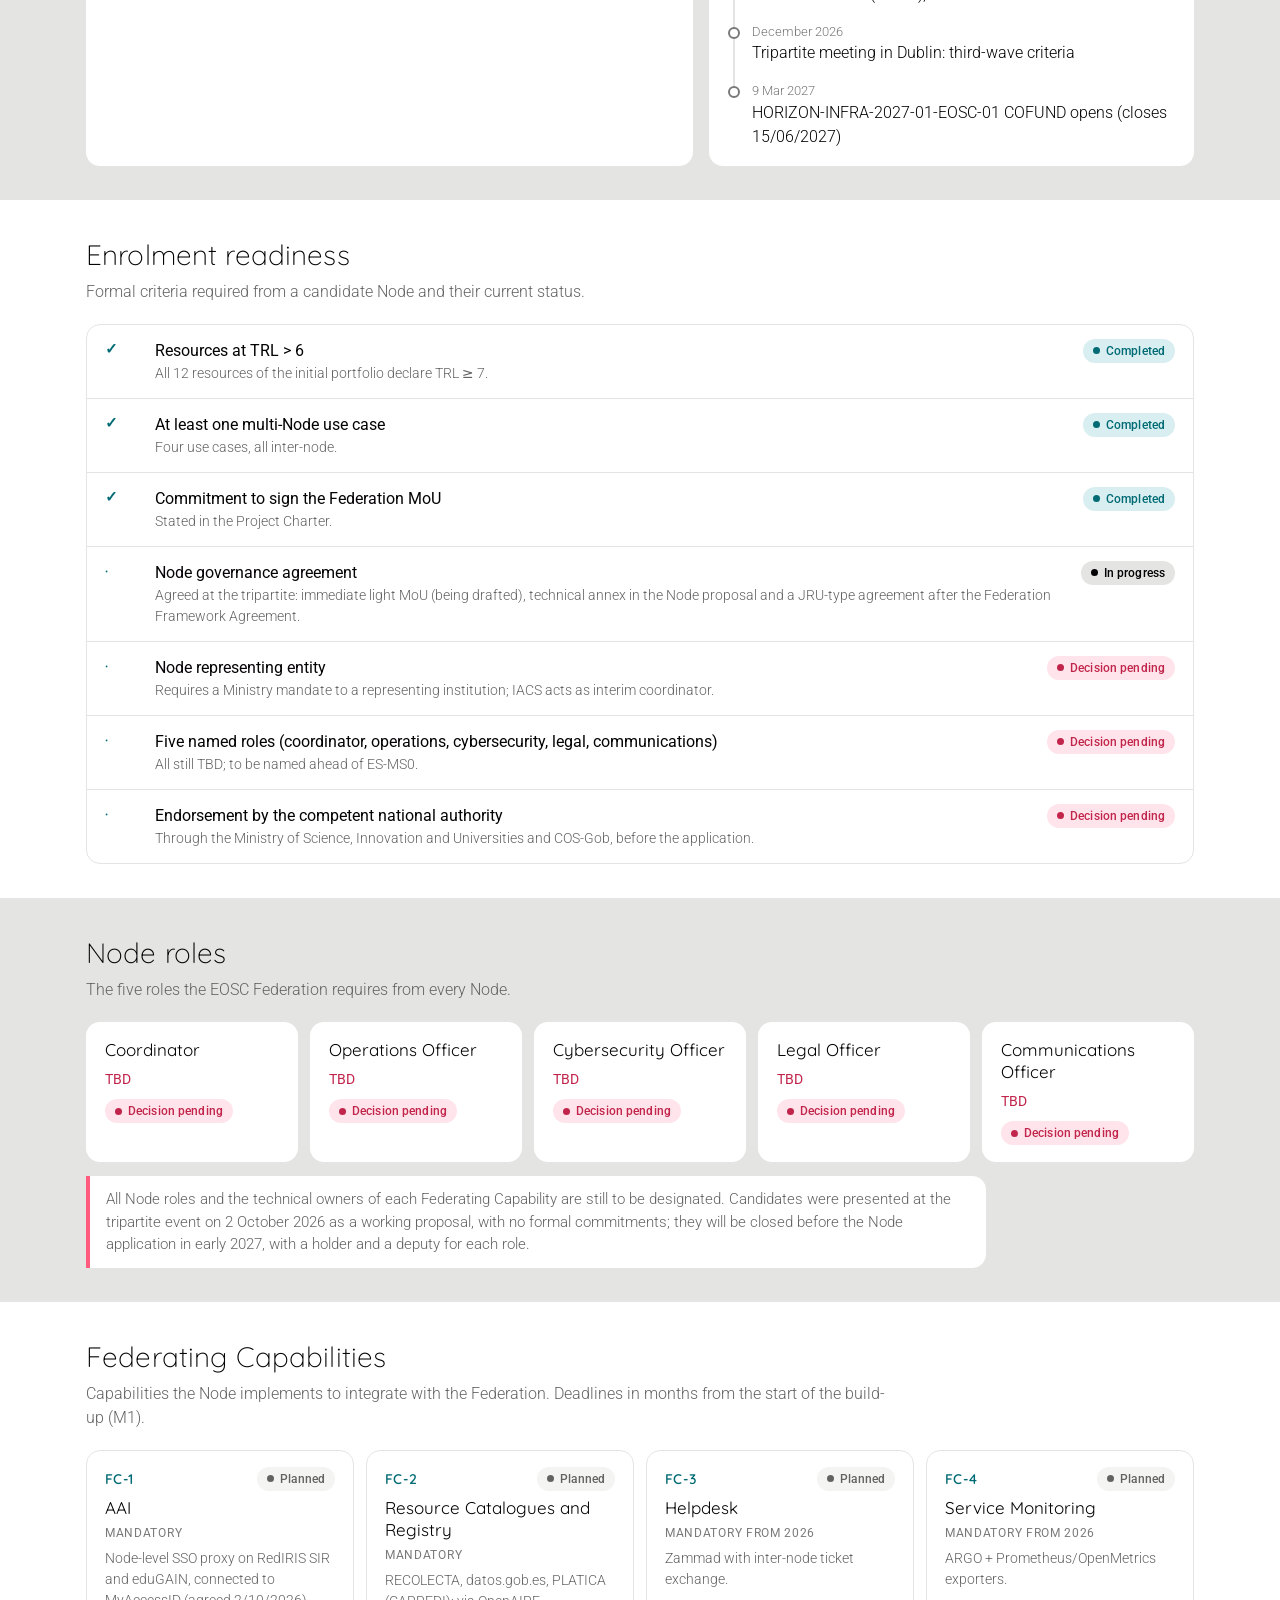
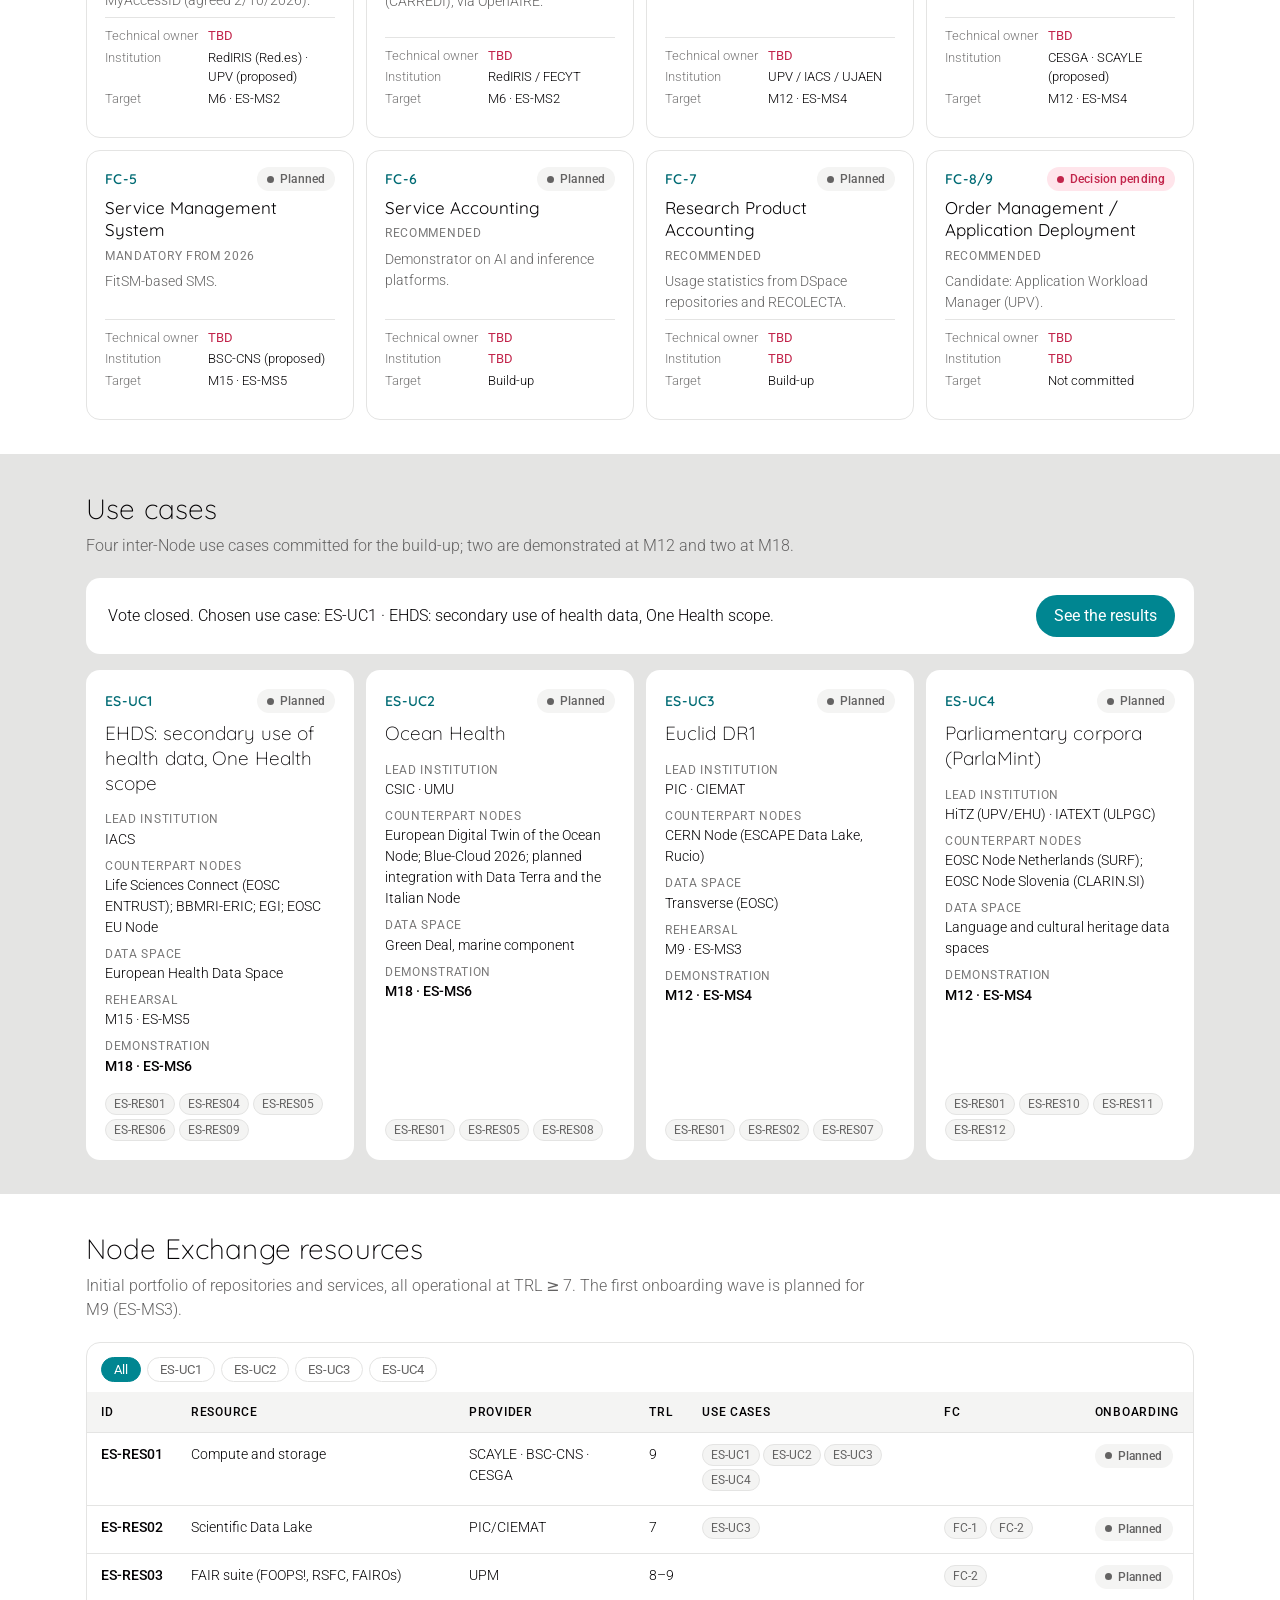
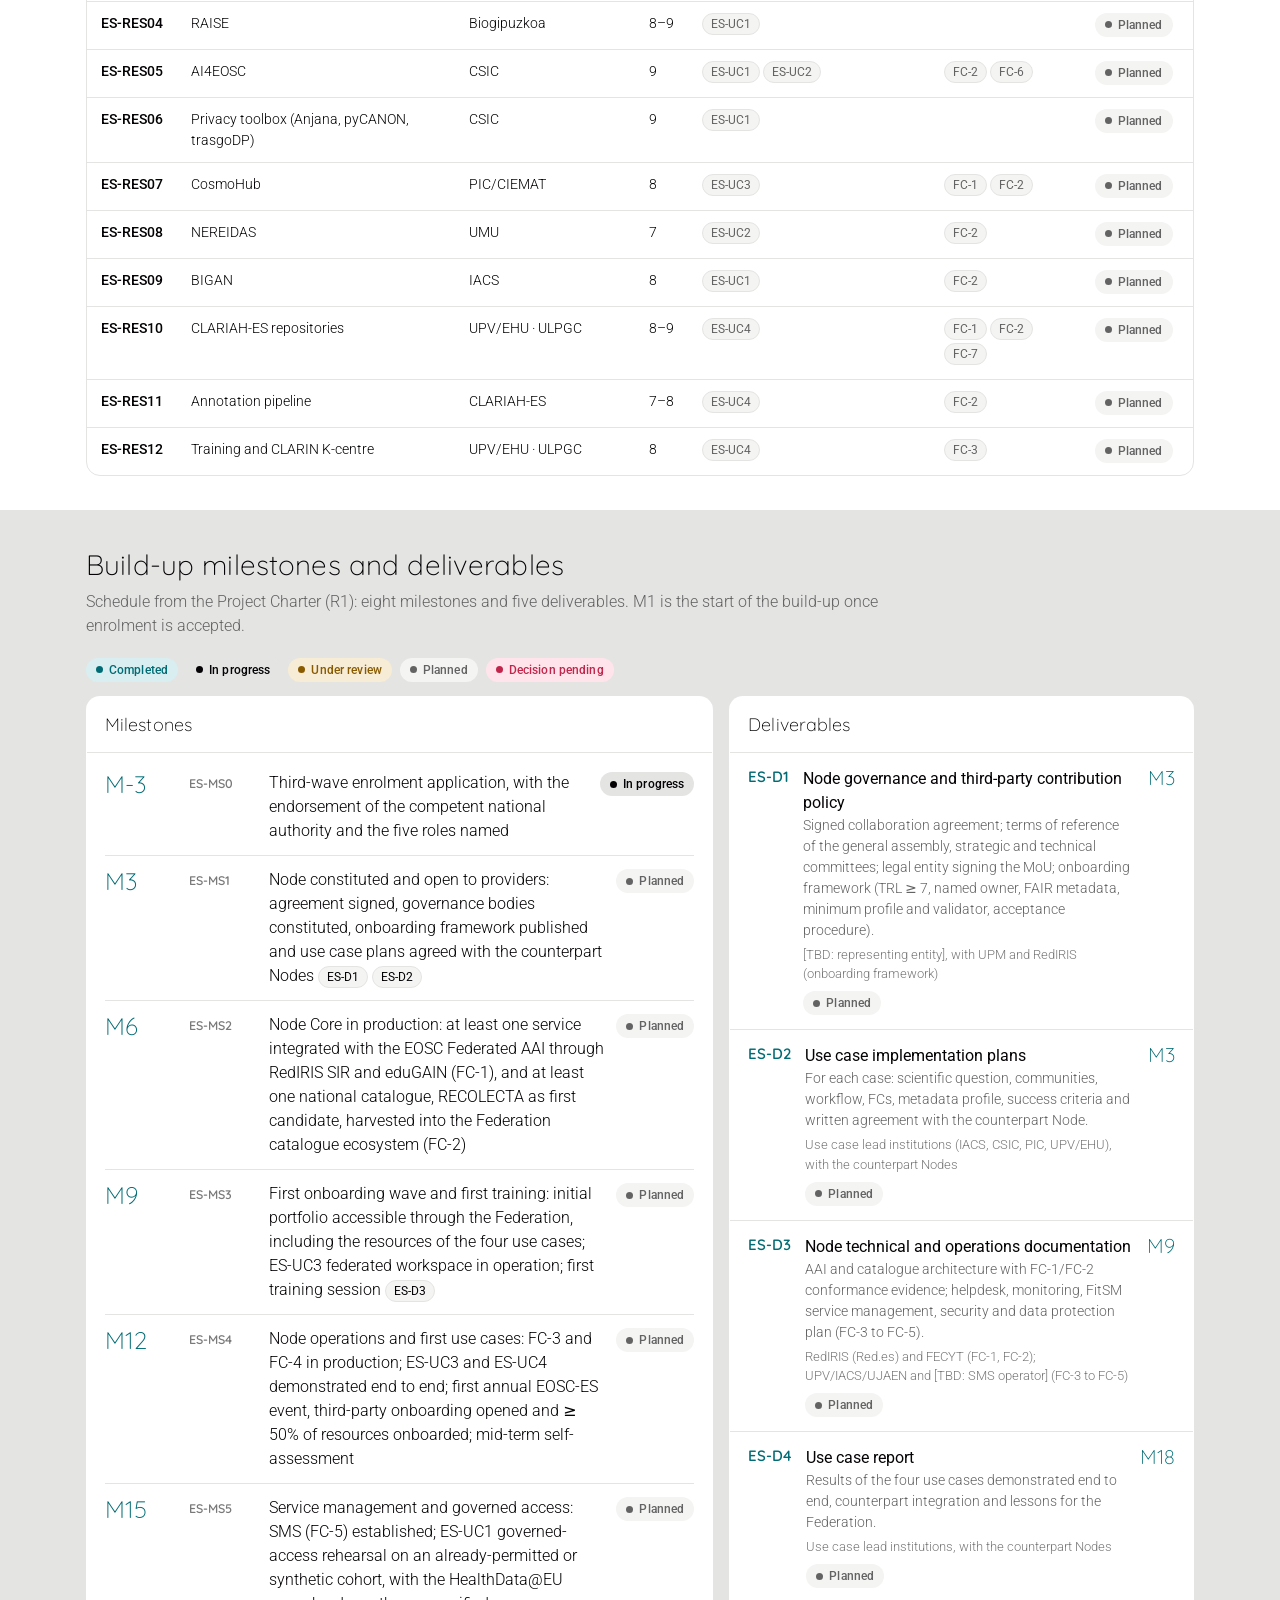
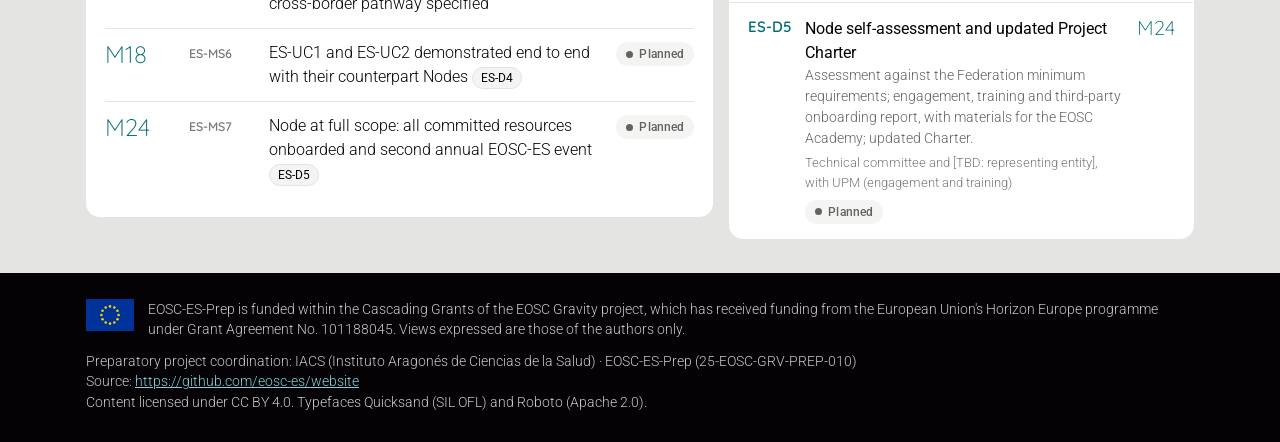
==== commit eb172cb6: "Cierre de la votación y publicación de resultados (ES-UC1 elegido) Co-Authored-By: Claude Opus 5.5 <" ====
--- a/index.html
+++ b/index.html
@@ -120,7 +120,7 @@
       prepLead:"Subvención preparatoria de EOSC Gravity para elaborar el Project Charter del Nodo y preparar la solicitud de enrolment.",
       deliverables:"Entregables",timeline:"Reuniones y eventos",next:"próximo",
       enrolTitle:"Preparación para el enrolment",enrolLead:"Criterios formales exigidos a un Nodo candidato y su estado actual.",
-      voteBtn:"Ir a la votación",voteNav:"Votación",rolesTitle:"Roles del Nodo",rolesLead:"Los cinco roles que la EOSC Federation exige a cada Nodo.",tbd:"Por designar",
+      voteBtn:"Ir a la votación",voteNav:"Votación",voteResBtn:"Ver resultados",voteResNav:"Resultados de la votación",voteWin:"Votación cerrada. Caso de uso elegido: ",rolesTitle:"Roles del Nodo",rolesLead:"Los cinco roles que la EOSC Federation exige a cada Nodo.",tbd:"Por designar",
       fcTitle:"Federating Capabilities",fcLead:"Capacidades que el Nodo implementa para integrarse en la Federación. Plazos en meses desde el inicio del build-up (M1).",
       mandatory:"Obligatoria",mandatory2026:"Obligatoria desde 2026",recommended:"Recomendada",owner:"Responsable técnico",inst:"Institución",deadline:"Plazo",
       ucTitle:"Casos de uso",ucLead:"Cuatro casos inter-Nodo comprometidos para el build-up; dos se demuestran en M12 y dos en M18.",
@@ -138,7 +138,7 @@
       prepLead:"EOSC Gravity preparatory grant to draft the Node Project Charter and prepare the enrolment application.",
       deliverables:"Deliverables",timeline:"Meetings and events",next:"next",
       enrolTitle:"Enrolment readiness",enrolLead:"Formal criteria required from a candidate Node and their current status.",
-      voteBtn:"Go to the vote",voteNav:"Vote",rolesTitle:"Node roles",rolesLead:"The five roles the EOSC Federation requires from every Node.",tbd:"TBD",
+      voteBtn:"Go to the vote",voteNav:"Vote",voteResBtn:"See the results",voteResNav:"Vote results",voteWin:"Vote closed. Chosen use case: ",rolesTitle:"Node roles",rolesLead:"The five roles the EOSC Federation requires from every Node.",tbd:"TBD",
       fcTitle:"Federating Capabilities",fcLead:"Capabilities the Node implements to integrate with the Federation. Deadlines in months from the start of the build-up (M1).",
       mandatory:"Mandatory",mandatory2026:"Mandatory from 2026",recommended:"Recommended",owner:"Technical owner",inst:"Institution",deadline:"Target",
       ucTitle:"Use cases",ucLead:"Four inter-Node use cases committed for the build-up; two are demonstrated at M12 and two at M18.",
@@ -174,8 +174,13 @@
     document.querySelectorAll("[data-i18n]").forEach(function(el){ el.textContent=t(el.getAttribute("data-i18n")); });
     document.querySelectorAll("[data-lang]").forEach(function(b){ b.setAttribute("aria-pressed", b.getAttribute("data-lang")===lang); });
     document.getElementById("updated").textContent = t("updated")+fmtDate(D.meta.updated);
-    document.getElementById("toc").innerHTML = SECTIONS.map(function(s){return '<a href="#'+s[0]+'">'+esc(t(s[1]))+'</a>';}).join("") + (D.vote&&D.vote.open?'<a class="ext" href="votacion.html">'+esc(t("voteNav"))+'</a>':'');
-    var vb=document.getElementById("votebox"); vb.hidden=!(D.vote&&D.vote.open); if(D.vote) document.getElementById("votetext").textContent=tx(D.vote.text);
+    document.getElementById("toc").innerHTML = SECTIONS.map(function(s){return '<a href="#'+s[0]+'">'+esc(t(s[1]))+'</a>';}).join("") + (D.vote?'<a class="ext" href="votacion.html">'+esc(t(D.vote.open?"voteNav":"voteResNav"))+'</a>':'');
+    var vb=document.getElementById("votebox"); vb.hidden=!D.vote;
+    if(D.vote){
+      var R=D.vote.results, w=R&&D.usecases.filter(function(u){return u.id===R.winner;})[0];
+      document.getElementById("votetext").textContent = (!D.vote.open&&w) ? t("voteWin")+w.id+" · "+tx(w.title)+"." : tx(D.vote.text);
+      vb.querySelector(".btn").textContent = t(D.vote.open?"voteBtn":"voteResBtn");
+    }
 
     var cur=D.phases.current;
     document.getElementById("steps").innerHTML = D.phases.items.map(function(p,i){
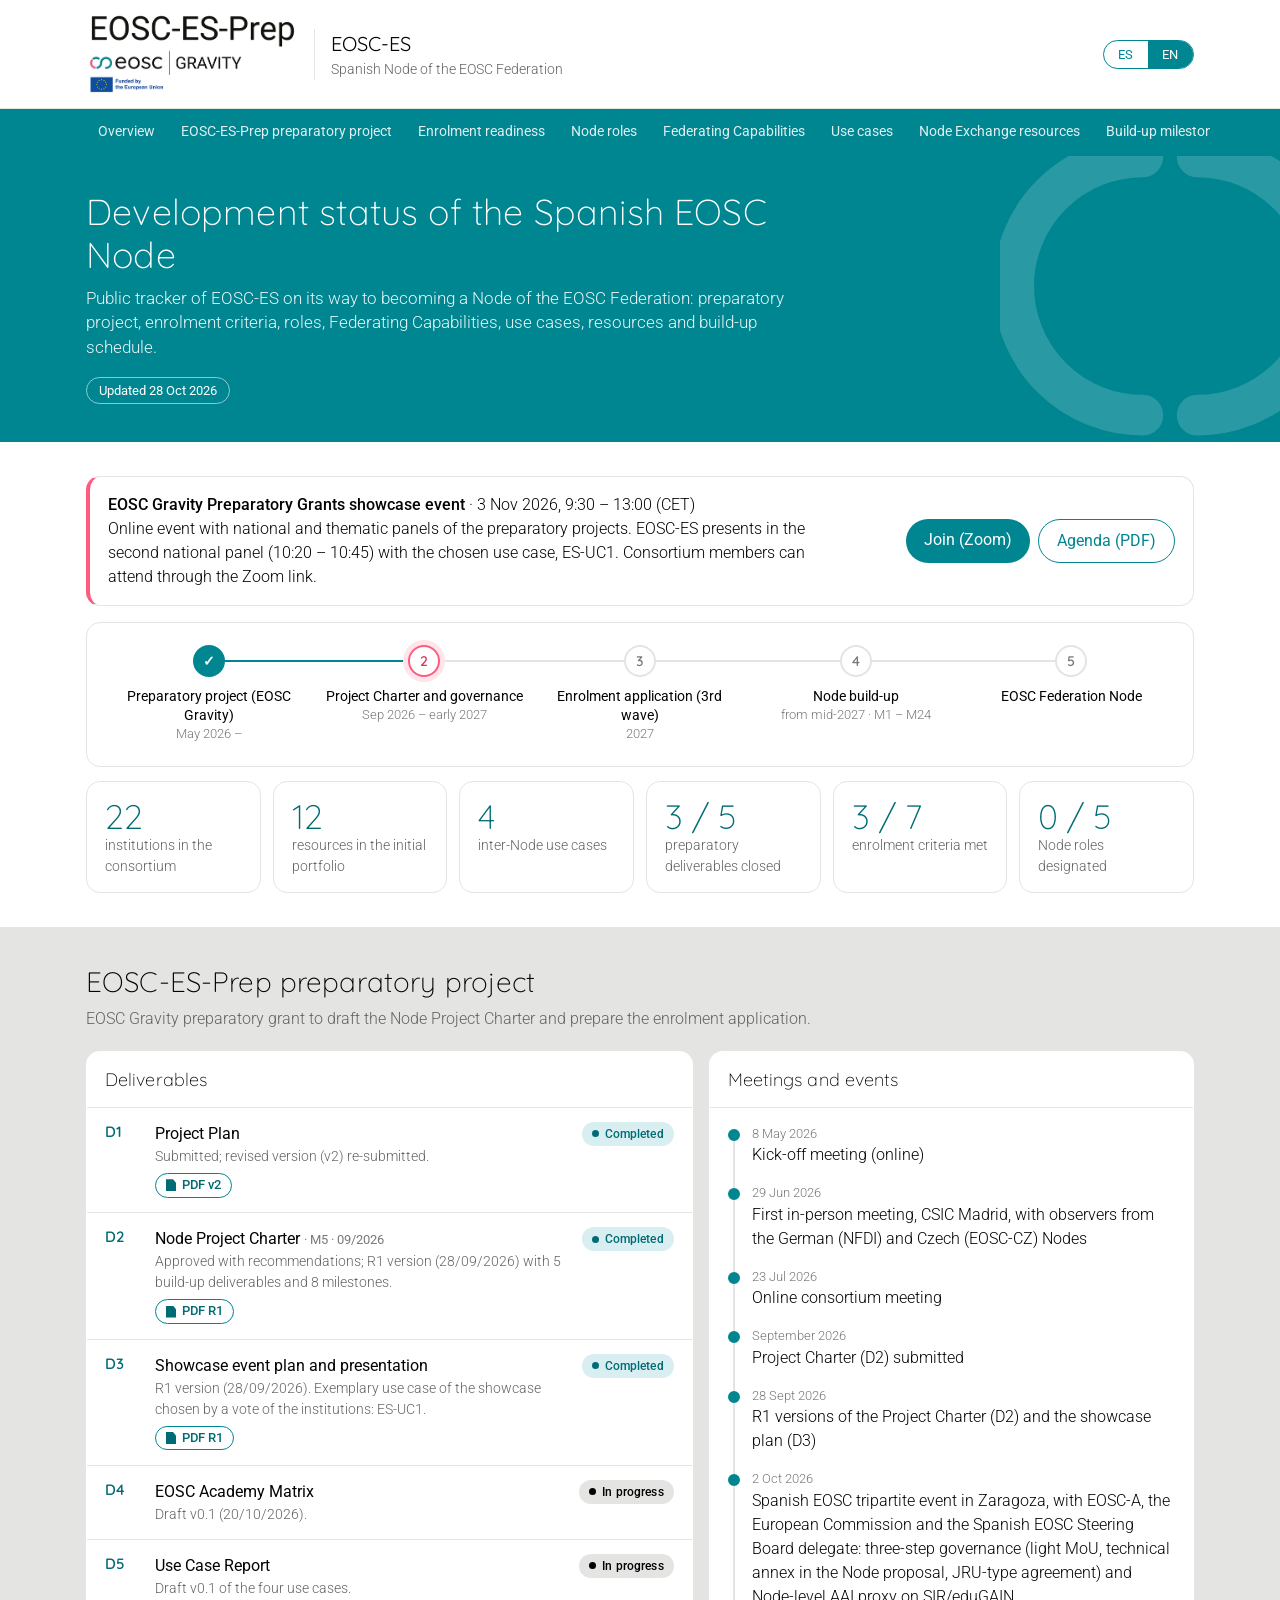
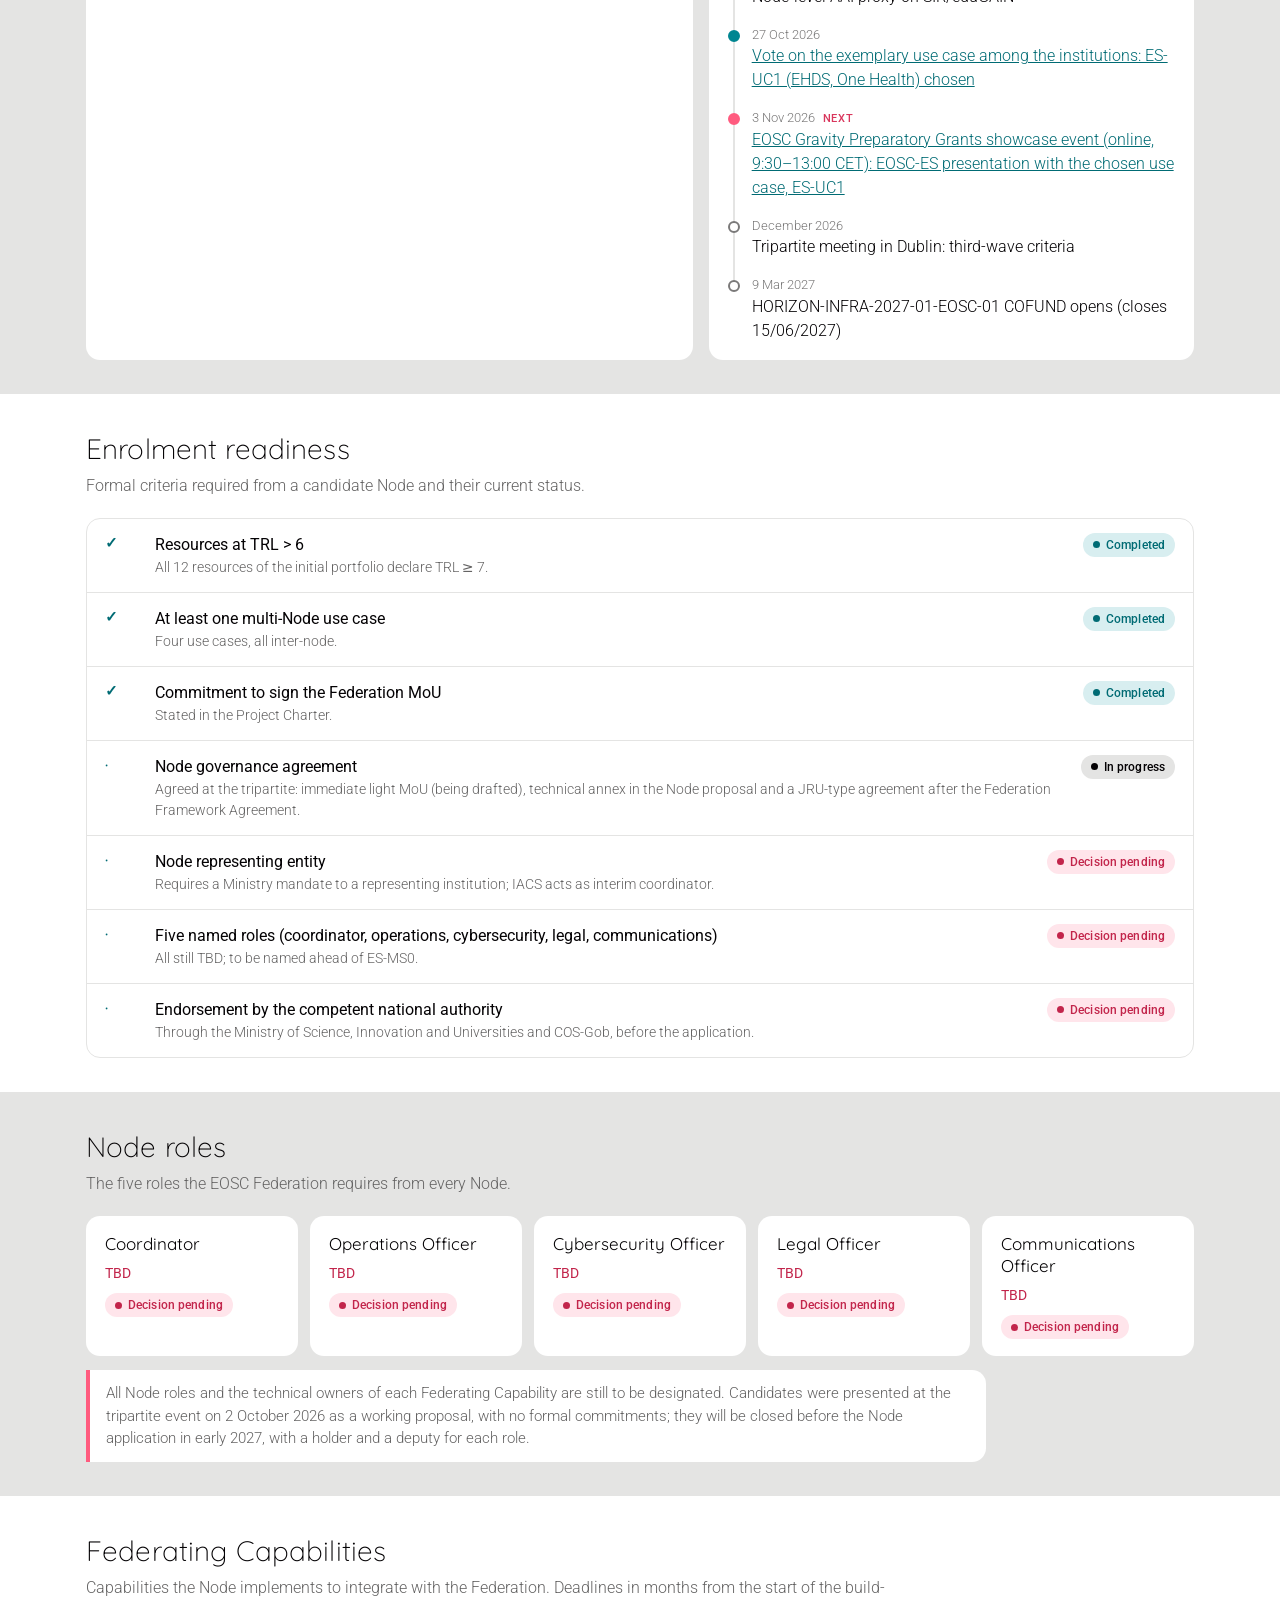
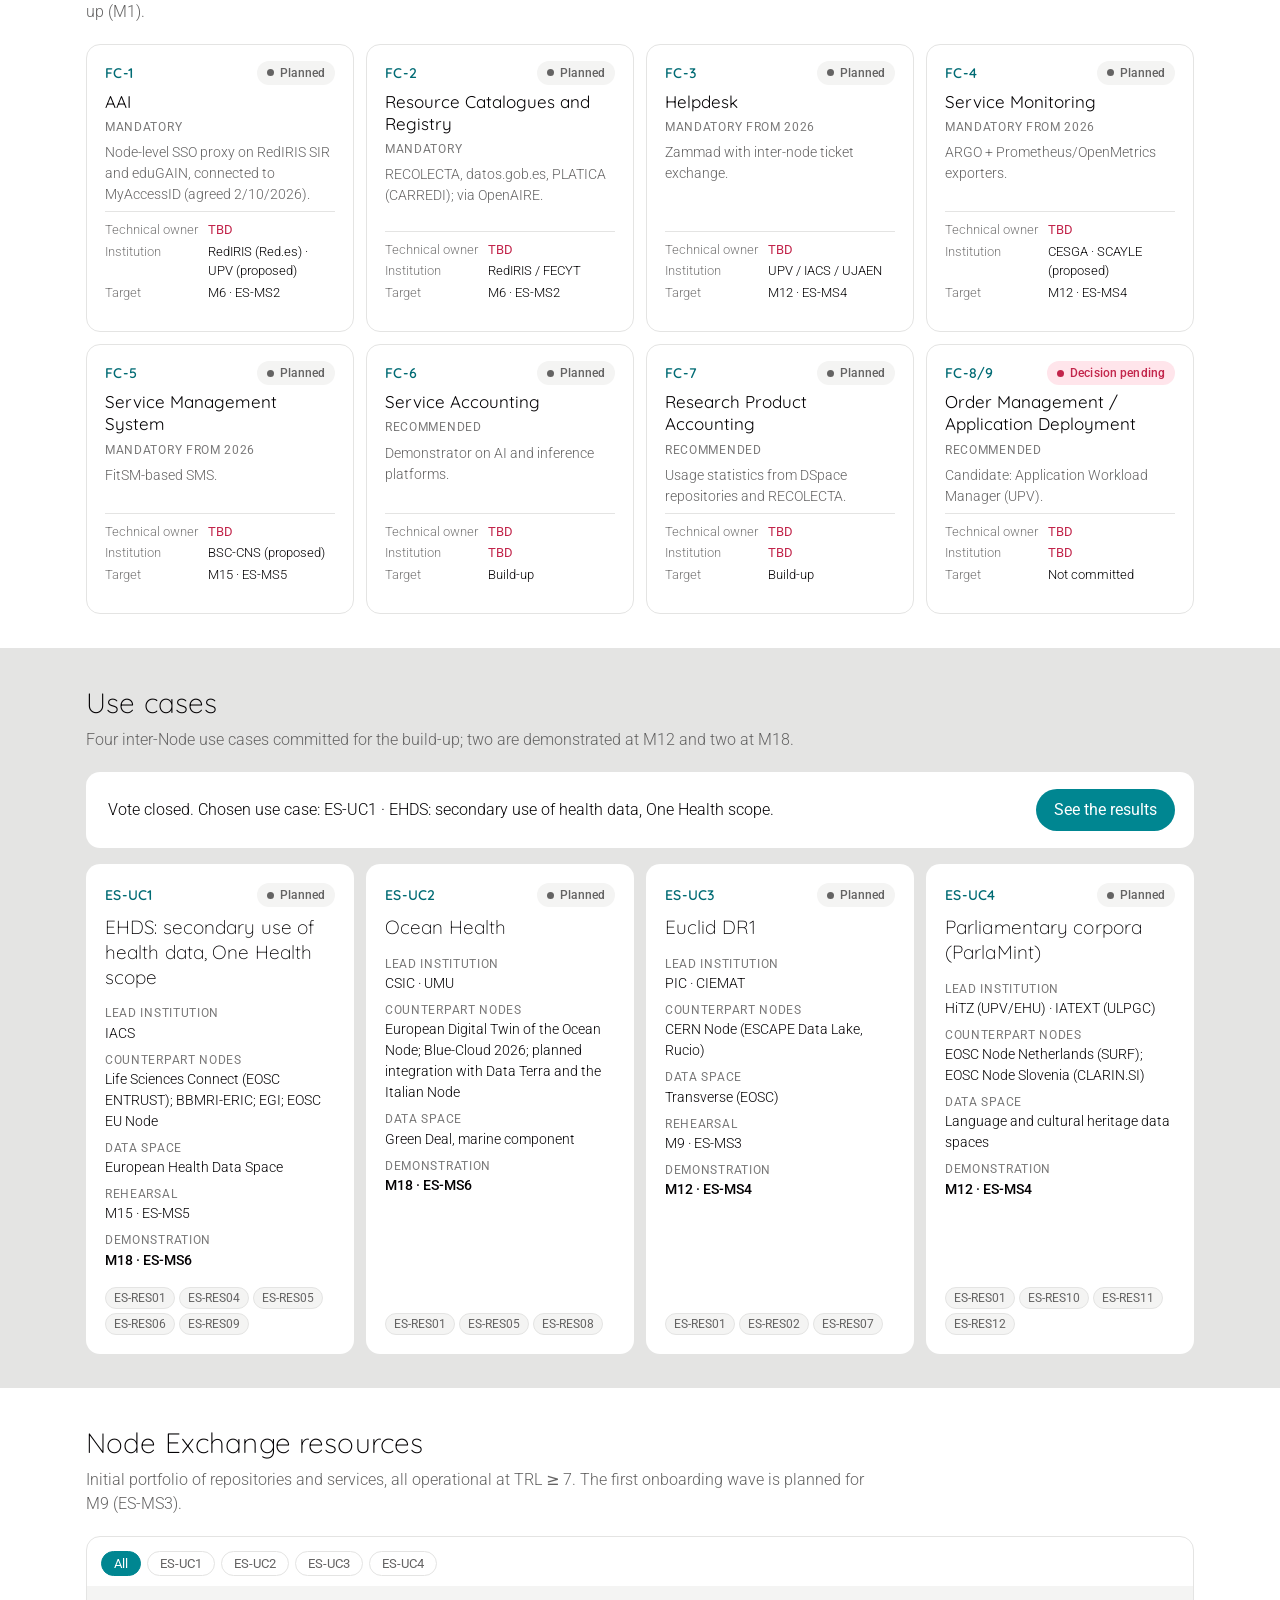
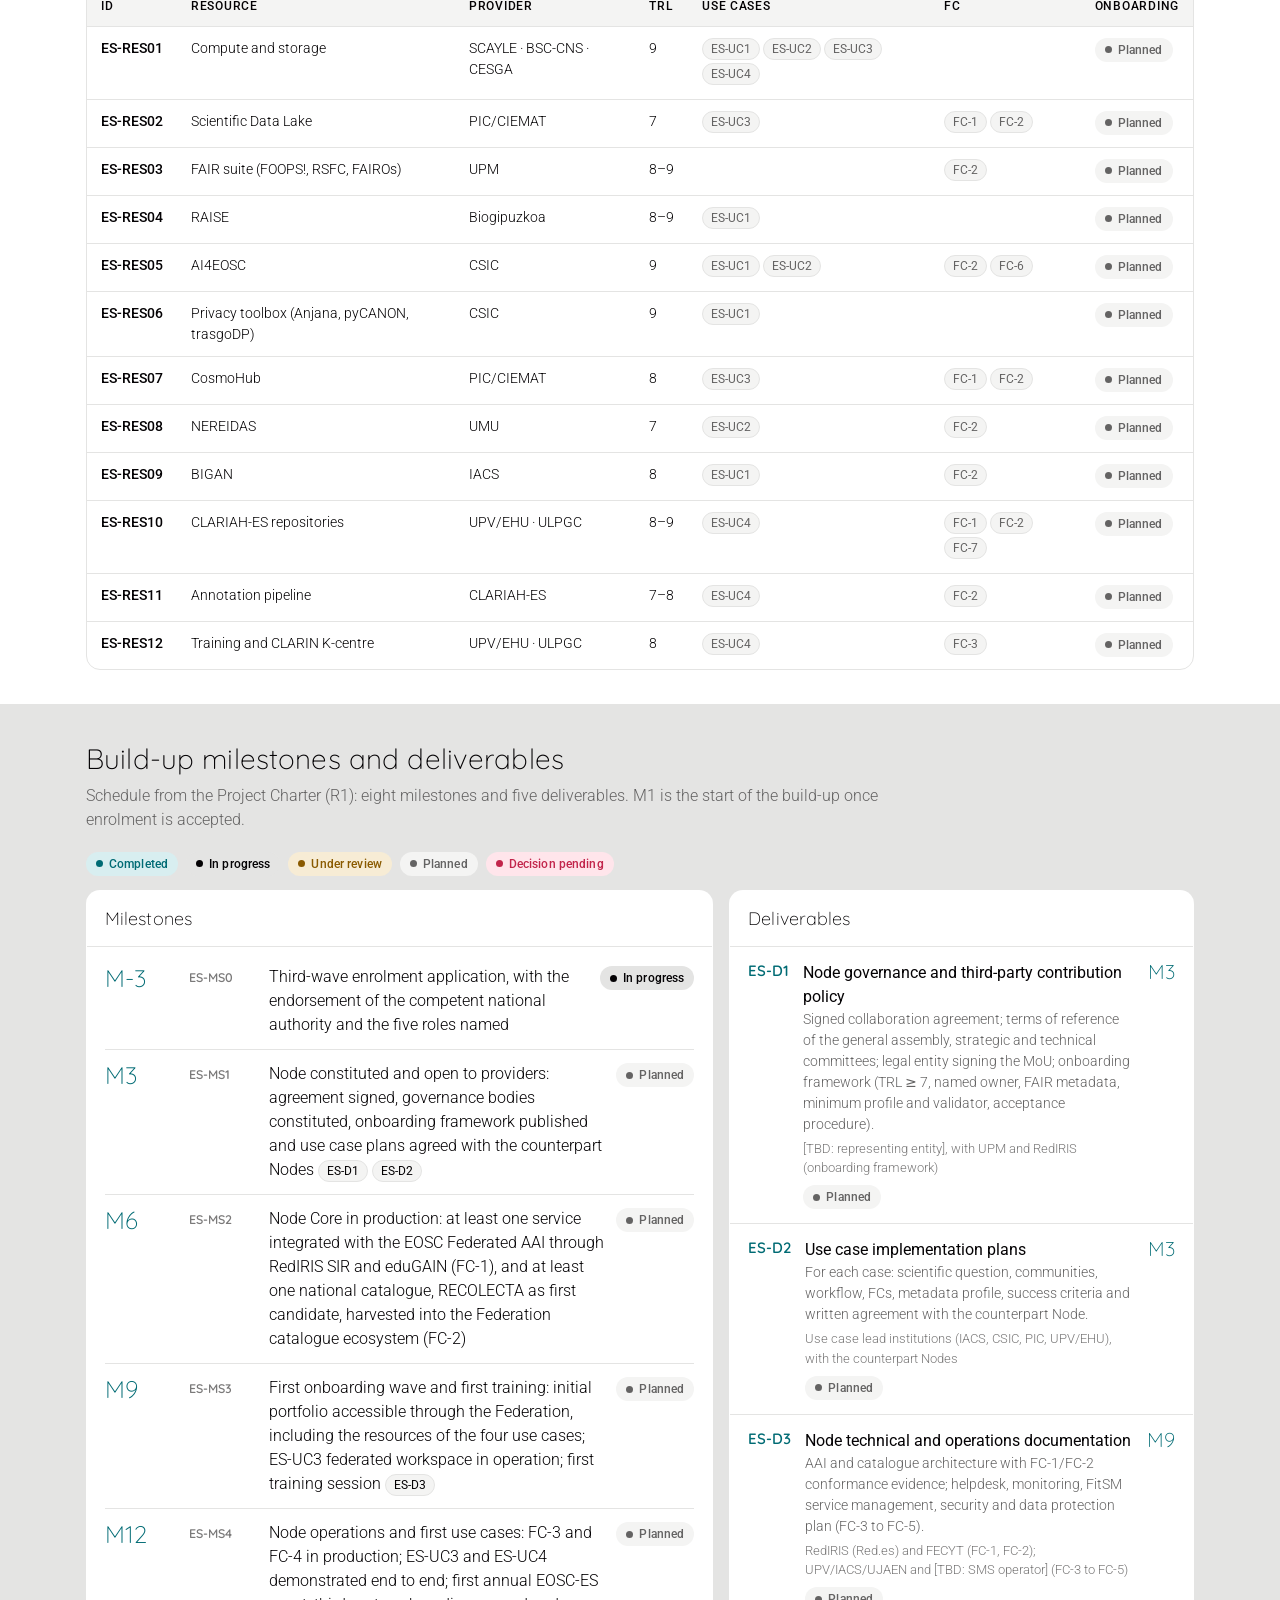
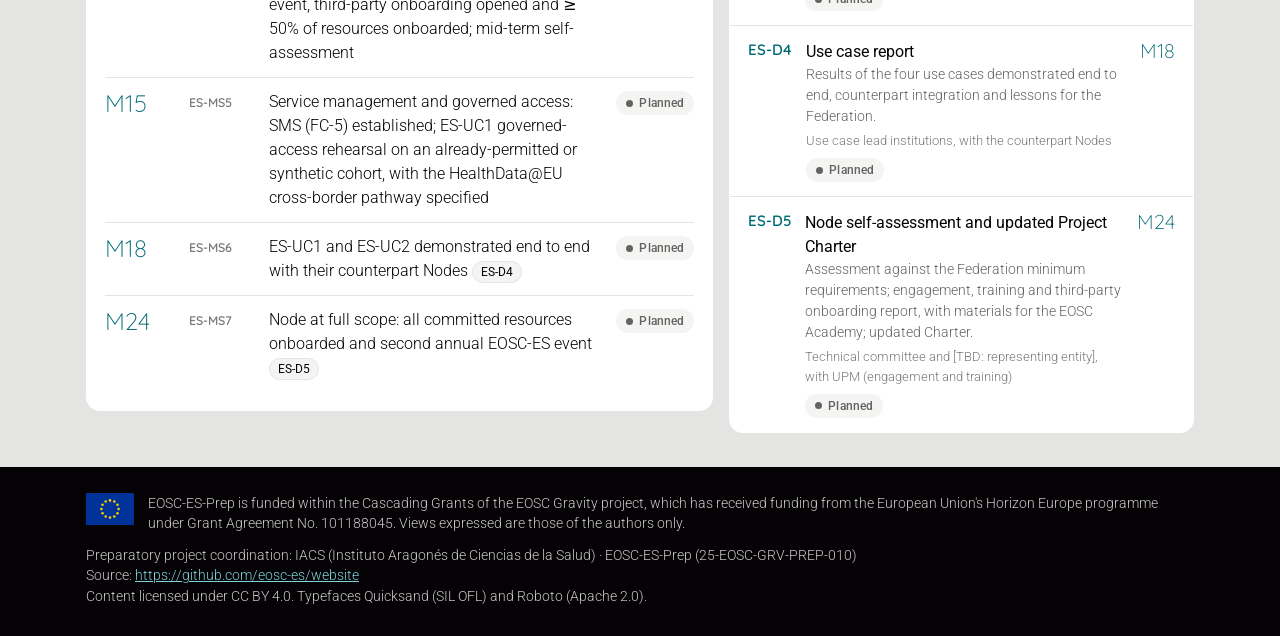
==== commit 0f79d8a5: "Showcase event del 3/11: aviso en portada, agenda y enlace de Zoom Co-Authored-By: Claude Opus 5.5 <" ====
--- a/index.html
+++ b/index.html
@@ -36,6 +36,7 @@
 
 <main>
   <section id="overview"><div class="wrap">
+    <div class="card vote" id="showbox" hidden><p id="showtext"></p><div class="btns"><a class="btn" id="showjoin" target="_blank" rel="noopener" data-i18n="showJoin"></a> <a class="btn alt" id="showagenda" target="_blank" rel="noopener" data-i18n="showAgenda"></a></div></div>
     <div class="card"><div class="steps" id="steps"></div></div>
     <div class="kpis" id="kpis"></div>
   </div></section>
@@ -120,7 +121,7 @@
       prepLead:"Subvención preparatoria de EOSC Gravity para elaborar el Project Charter del Nodo y preparar la solicitud de enrolment.",
       deliverables:"Entregables",timeline:"Reuniones y eventos",next:"próximo",
       enrolTitle:"Preparación para el enrolment",enrolLead:"Criterios formales exigidos a un Nodo candidato y su estado actual.",
-      voteBtn:"Ir a la votación",voteNav:"Votación",voteResBtn:"Ver resultados",voteResNav:"Resultados de la votación",voteWin:"Votación cerrada. Caso de uso elegido: ",rolesTitle:"Roles del Nodo",rolesLead:"Los cinco roles que la EOSC Federation exige a cada Nodo.",tbd:"Por designar",
+      voteBtn:"Ir a la votación",voteNav:"Votación",voteResBtn:"Ver resultados",showJoin:"Unirse (Zoom)",showAgenda:"Agenda (PDF)",voteResNav:"Resultados de la votación",voteWin:"Votación cerrada. Caso de uso elegido: ",rolesTitle:"Roles del Nodo",rolesLead:"Los cinco roles que la EOSC Federation exige a cada Nodo.",tbd:"Por designar",
       fcTitle:"Federating Capabilities",fcLead:"Capacidades que el Nodo implementa para integrarse en la Federación. Plazos en meses desde el inicio del build-up (M1).",
       mandatory:"Obligatoria",mandatory2026:"Obligatoria desde 2026",recommended:"Recomendada",owner:"Responsable técnico",inst:"Institución",deadline:"Plazo",
       ucTitle:"Casos de uso",ucLead:"Cuatro casos inter-Nodo comprometidos para el build-up; dos se demuestran en M12 y dos en M18.",
@@ -138,7 +139,7 @@
       prepLead:"EOSC Gravity preparatory grant to draft the Node Project Charter and prepare the enrolment application.",
       deliverables:"Deliverables",timeline:"Meetings and events",next:"next",
       enrolTitle:"Enrolment readiness",enrolLead:"Formal criteria required from a candidate Node and their current status.",
-      voteBtn:"Go to the vote",voteNav:"Vote",voteResBtn:"See the results",voteResNav:"Vote results",voteWin:"Vote closed. Chosen use case: ",rolesTitle:"Node roles",rolesLead:"The five roles the EOSC Federation requires from every Node.",tbd:"TBD",
+      voteBtn:"Go to the vote",voteNav:"Vote",voteResBtn:"See the results",showJoin:"Join (Zoom)",showAgenda:"Agenda (PDF)",voteResNav:"Vote results",voteWin:"Vote closed. Chosen use case: ",rolesTitle:"Node roles",rolesLead:"The five roles the EOSC Federation requires from every Node.",tbd:"TBD",
       fcTitle:"Federating Capabilities",fcLead:"Capabilities the Node implements to integrate with the Federation. Deadlines in months from the start of the build-up (M1).",
       mandatory:"Mandatory",mandatory2026:"Mandatory from 2026",recommended:"Recommended",owner:"Technical owner",inst:"Institution",deadline:"Target",
       ucTitle:"Use cases",ucLead:"Four inter-Node use cases committed for the build-up; two are demonstrated at M12 and two at M18.",
@@ -175,6 +176,12 @@
     document.querySelectorAll("[data-lang]").forEach(function(b){ b.setAttribute("aria-pressed", b.getAttribute("data-lang")===lang); });
     document.getElementById("updated").textContent = t("updated")+fmtDate(D.meta.updated);
     document.getElementById("toc").innerHTML = SECTIONS.map(function(s){return '<a href="#'+s[0]+'">'+esc(t(s[1]))+'</a>';}).join("") + (D.vote?'<a class="ext" href="votacion.html">'+esc(t(D.vote.open?"voteNav":"voteResNav"))+'</a>':'');
+    var S=D.showcase, sb=document.getElementById("showbox"); sb.hidden=!(S&&S.show);
+    if(S&&S.show){
+      var st=document.getElementById("showtext"); st.innerHTML='<b>'+esc(tx(S.title))+'</b> · '+esc(fmtDate(S.date))+', '+esc(S.time)+'<br>'+esc(tx(S.text));
+      var sj=document.getElementById("showjoin"); sj.href=S.url||"#"; sj.hidden=!S.url;
+      var sa=document.getElementById("showagenda"); sa.href=S.agenda||"#"; sa.hidden=!S.agenda;
+    }
     var vb=document.getElementById("votebox"); vb.hidden=!D.vote;
     if(D.vote){
       var R=D.vote.results, w=R&&D.usecases.filter(function(u){return u.id===R.winner;})[0];
--- a/assets/style.css
+++ b/assets/style.css
@@ -191,6 +191,8 @@
 .vote p{margin:0;max-width:720px;color:var(--strong)}
 .btn{display:inline-block;background:var(--green);color:#fff!important;text-decoration:none;font-weight:400;padding:9px 18px;border-radius:999px;white-space:nowrap}
 .btn:hover{filter:brightness(1.08)}
+.btn.alt{background:#fff;color:var(--green)!important;border:1px solid var(--green)}
+.vote .btns{display:flex;gap:8px;flex-wrap:wrap}
 .tl .ev a{color:var(--accent-ink)}
 nav.toc a.ext{margin-left:auto;background:rgba(255,255,255,.14)}
 .frame{background:#fff;border:1px solid var(--line);border-radius:var(--radius);overflow:hidden}
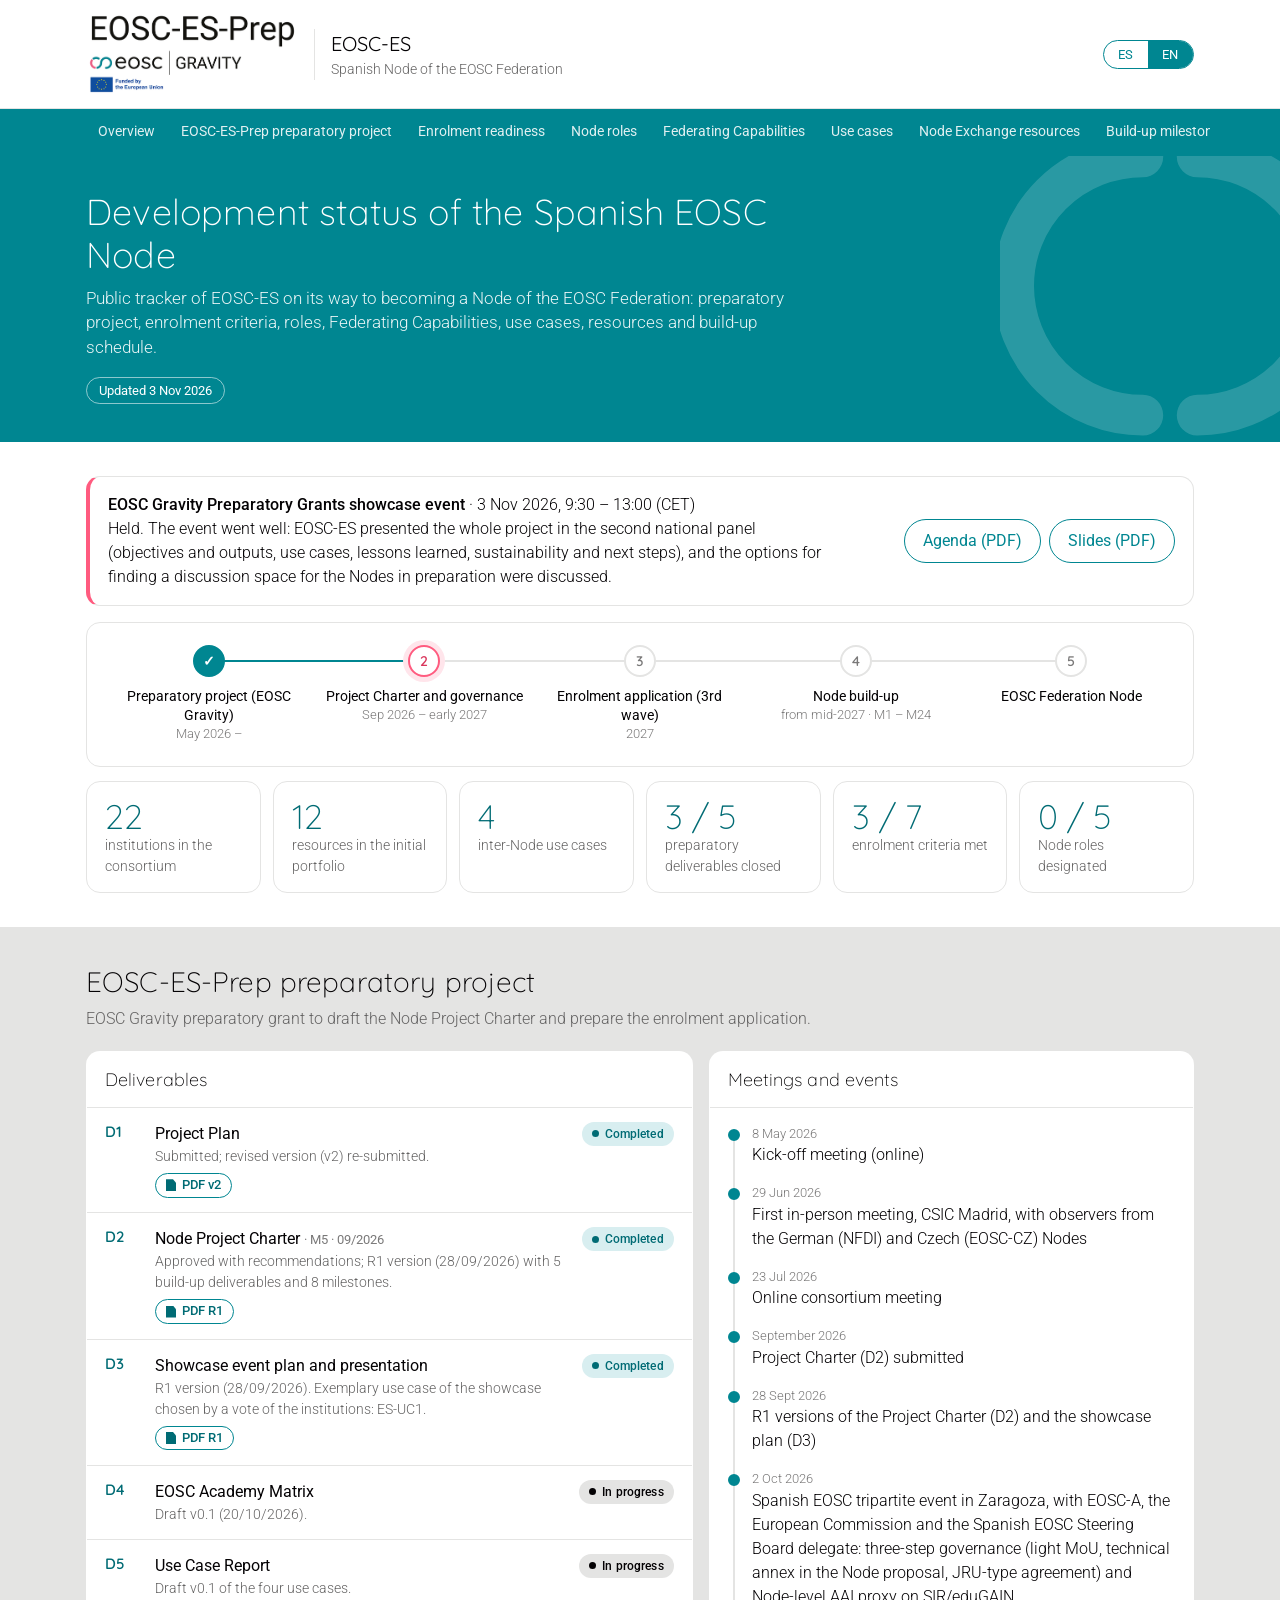
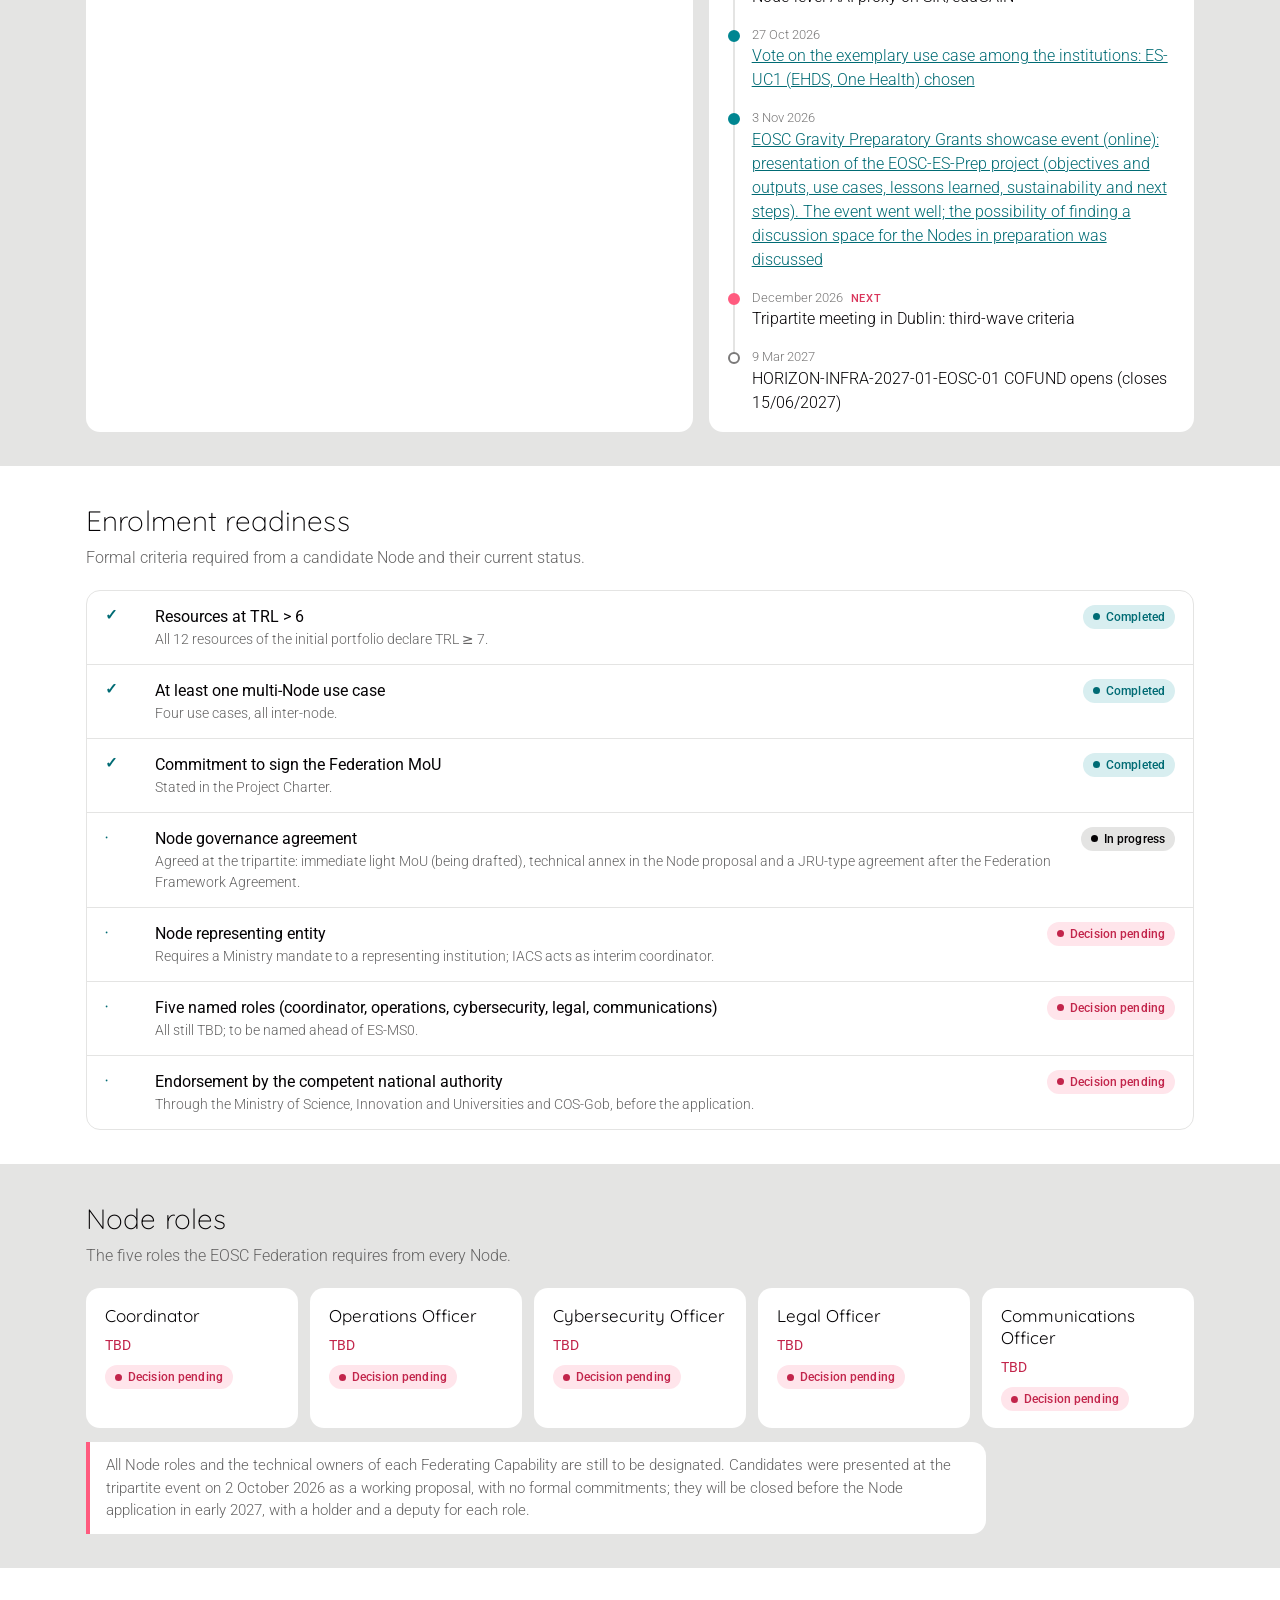
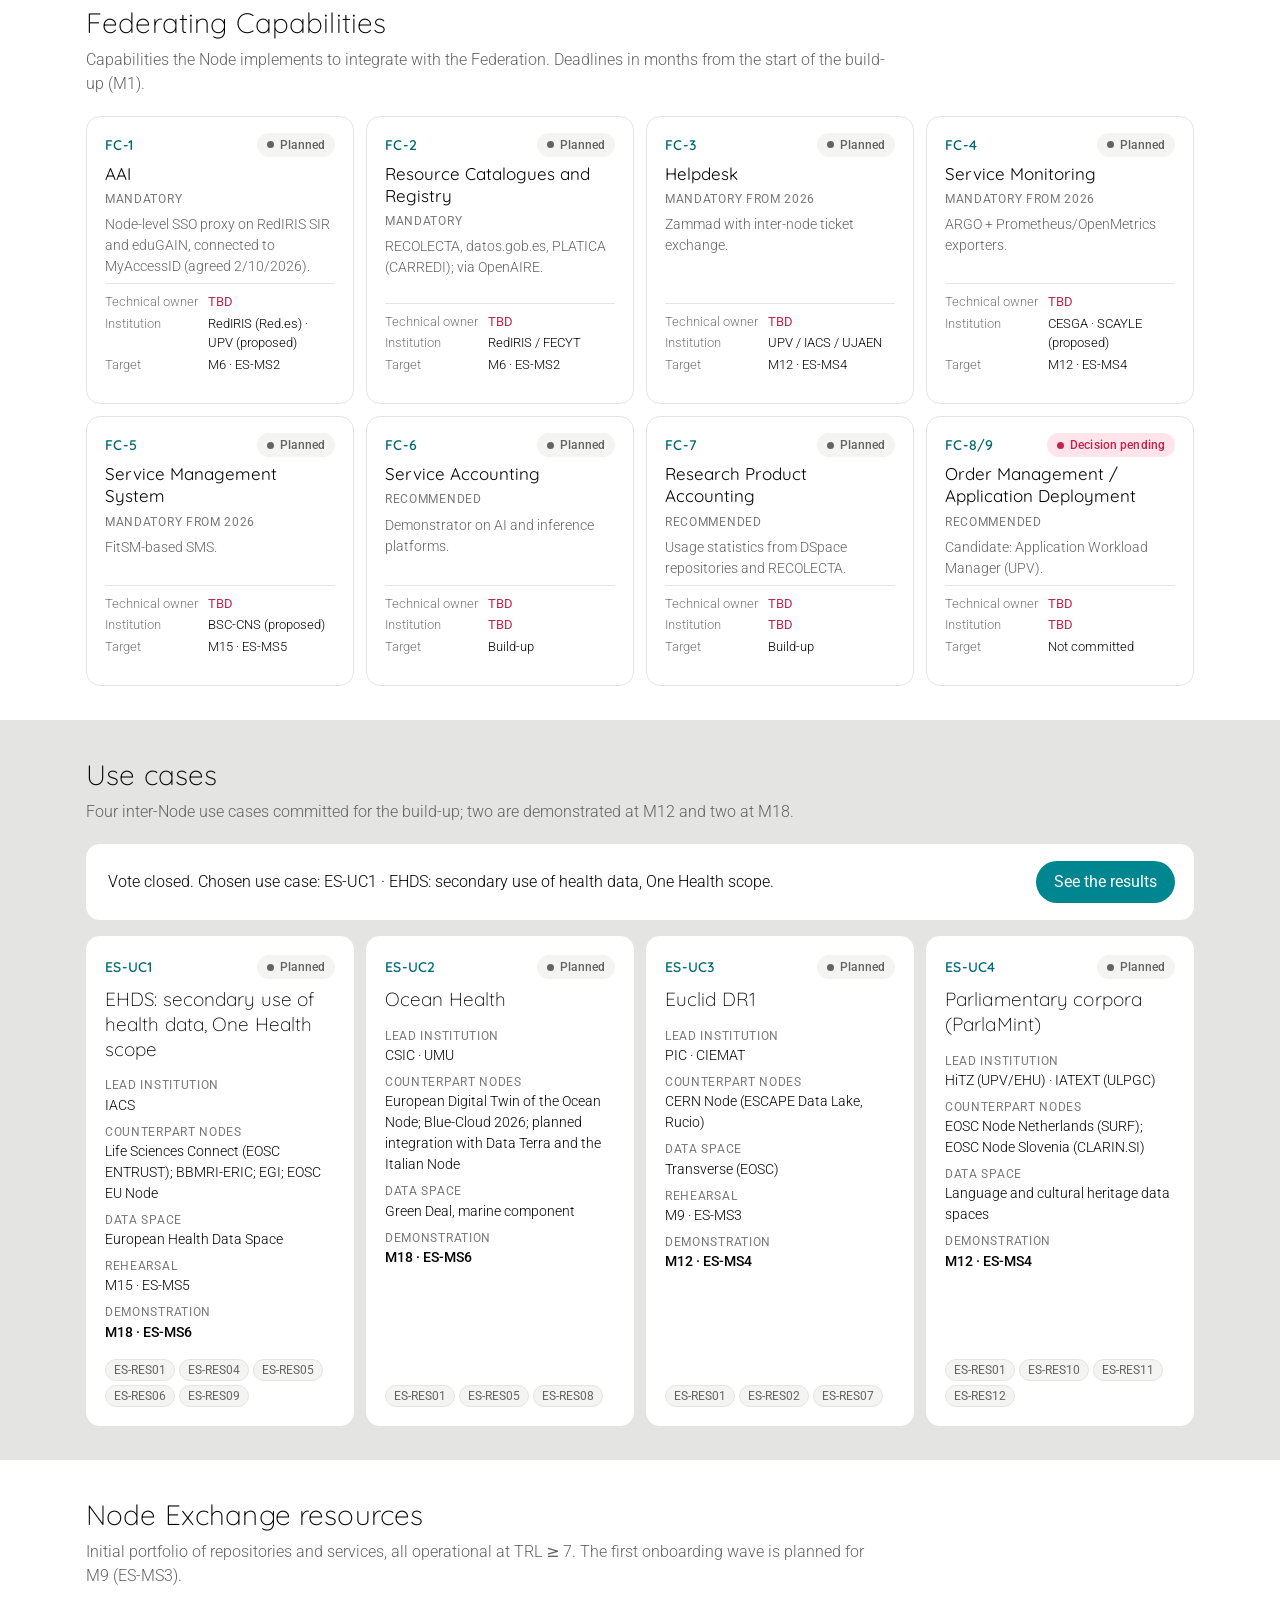
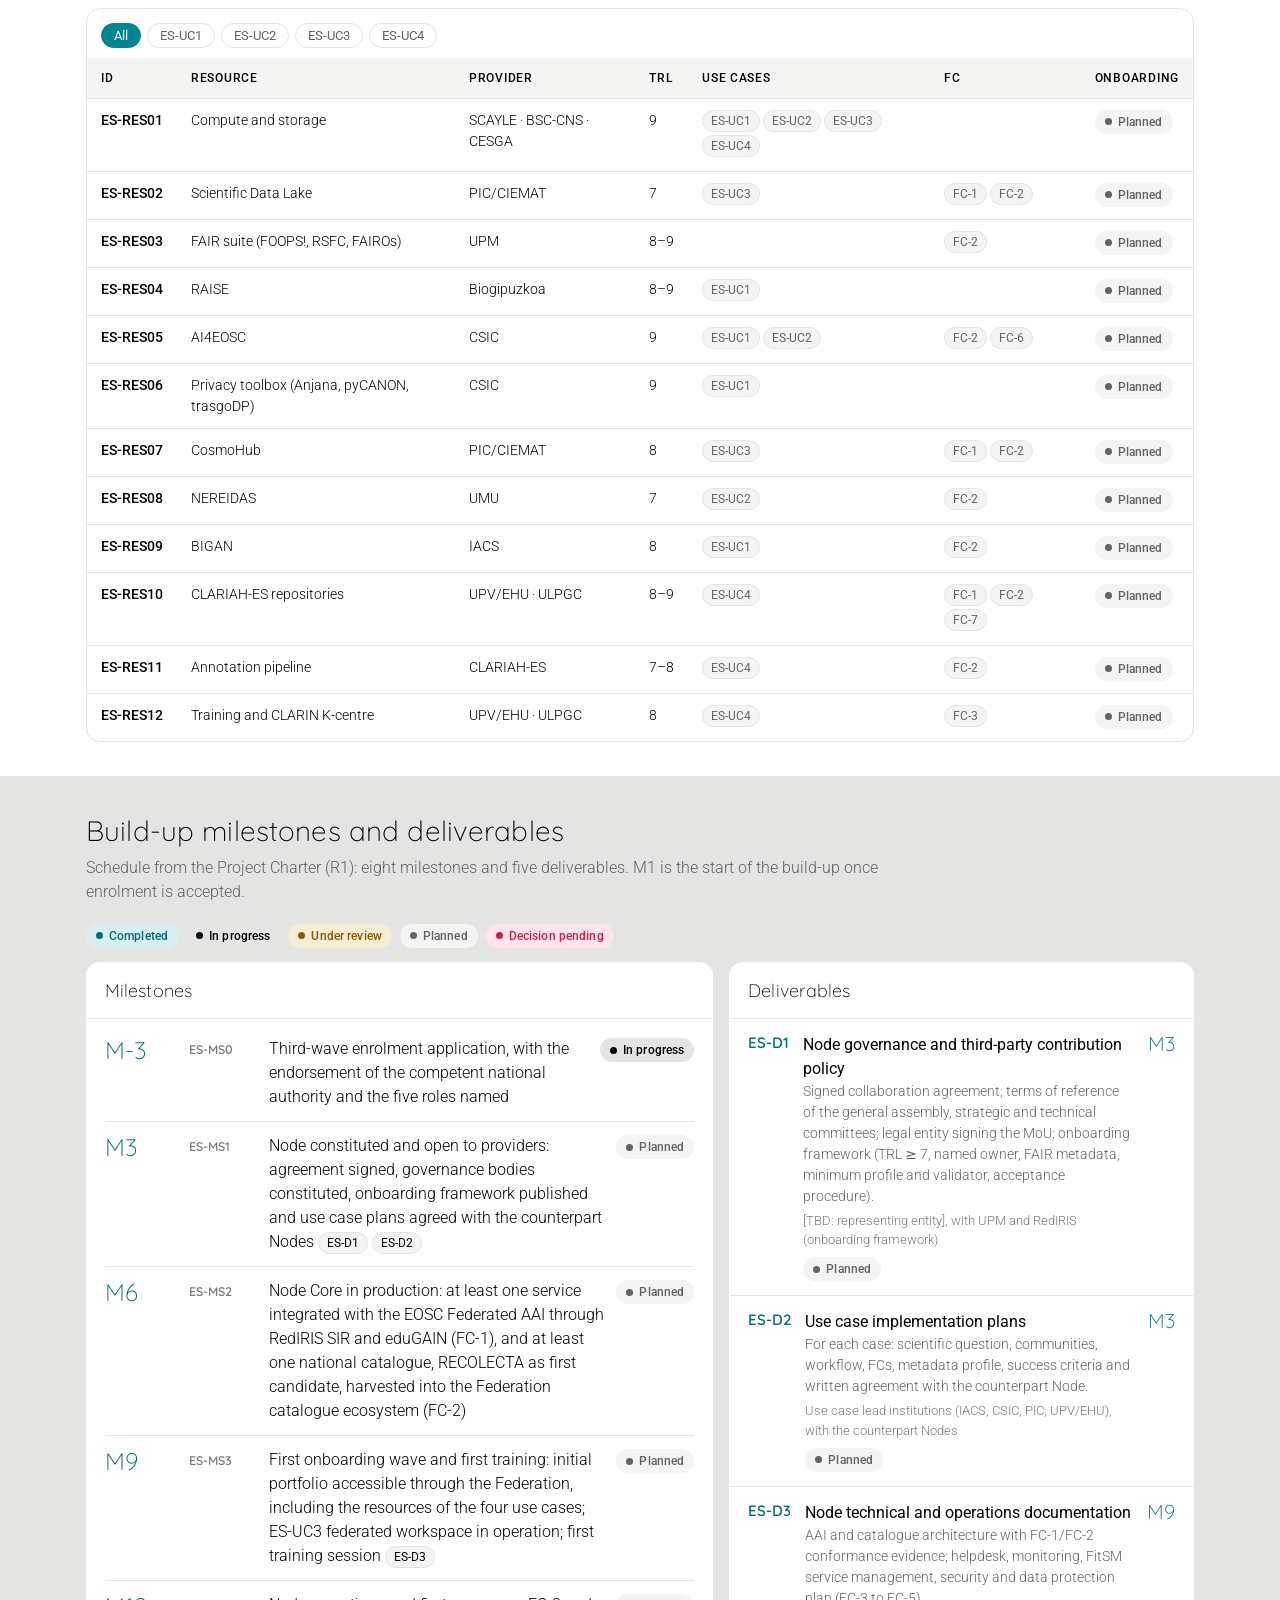
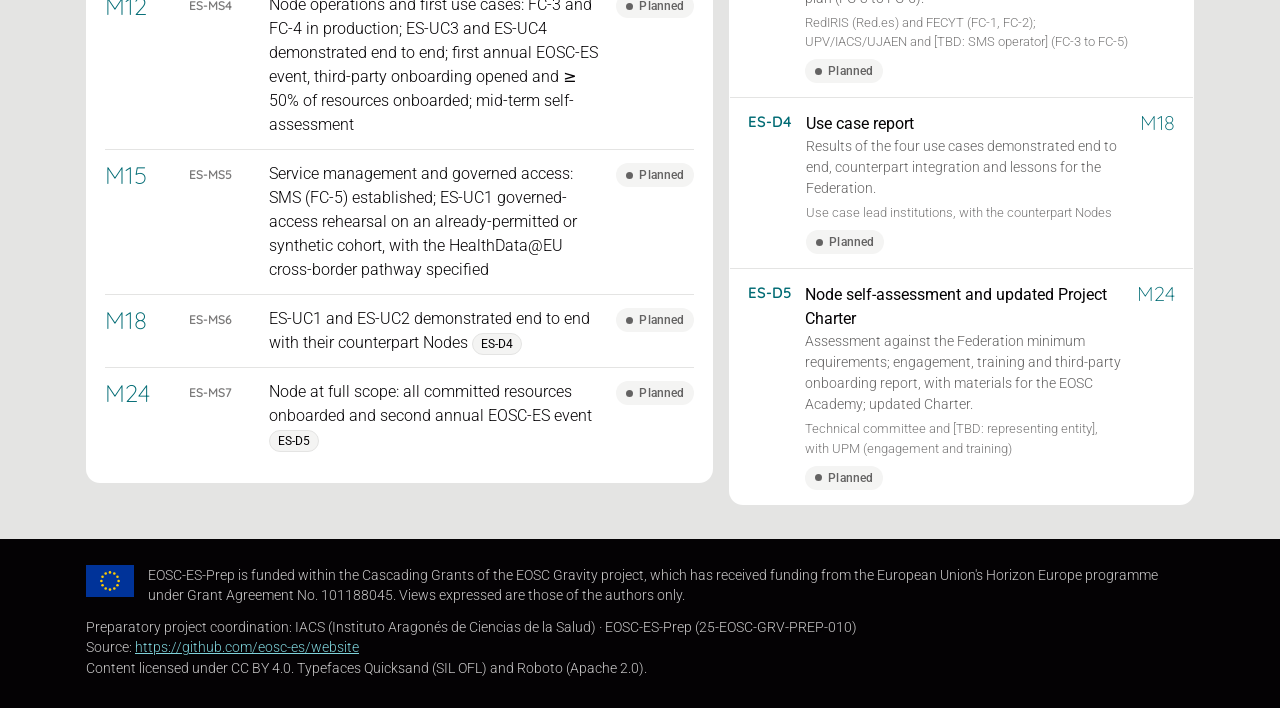
==== commit 9b94b41d: "Showcase: presentación completa del proyecto y PDF de las diapositivas Co-Authored-By: Claude Opus 5" ====
--- a/index.html
+++ b/index.html
@@ -36,7 +36,7 @@
 
 <main>
   <section id="overview"><div class="wrap">
-    <div class="card vote" id="showbox" hidden><p id="showtext"></p><div class="btns"><a class="btn" id="showjoin" target="_blank" rel="noopener" data-i18n="showJoin"></a> <a class="btn alt" id="showagenda" target="_blank" rel="noopener" data-i18n="showAgenda"></a></div></div>
+    <div class="card vote" id="showbox" hidden><p id="showtext"></p><div class="btns"><a class="btn" id="showjoin" target="_blank" rel="noopener" data-i18n="showJoin"></a> <a class="btn alt" id="showagenda" target="_blank" rel="noopener" data-i18n="showAgenda"></a> <a class="btn alt" id="showslides" target="_blank" rel="noopener" data-i18n="showSlides"></a></div></div>
     <div class="card"><div class="steps" id="steps"></div></div>
     <div class="kpis" id="kpis"></div>
   </div></section>
@@ -121,7 +121,7 @@
       prepLead:"Subvención preparatoria de EOSC Gravity para elaborar el Project Charter del Nodo y preparar la solicitud de enrolment.",
       deliverables:"Entregables",timeline:"Reuniones y eventos",next:"próximo",
       enrolTitle:"Preparación para el enrolment",enrolLead:"Criterios formales exigidos a un Nodo candidato y su estado actual.",
-      voteBtn:"Ir a la votación",voteNav:"Votación",voteResBtn:"Ver resultados",showJoin:"Unirse (Zoom)",showAgenda:"Agenda (PDF)",voteResNav:"Resultados de la votación",voteWin:"Votación cerrada. Caso de uso elegido: ",rolesTitle:"Roles del Nodo",rolesLead:"Los cinco roles que la EOSC Federation exige a cada Nodo.",tbd:"Por designar",
+      voteBtn:"Ir a la votación",voteNav:"Votación",voteResBtn:"Ver resultados",showJoin:"Unirse (Zoom)",showAgenda:"Agenda (PDF)",showSlides:"Presentación (PDF)",voteResNav:"Resultados de la votación",voteWin:"Votación cerrada. Caso de uso elegido: ",rolesTitle:"Roles del Nodo",rolesLead:"Los cinco roles que la EOSC Federation exige a cada Nodo.",tbd:"Por designar",
       fcTitle:"Federating Capabilities",fcLead:"Capacidades que el Nodo implementa para integrarse en la Federación. Plazos en meses desde el inicio del build-up (M1).",
       mandatory:"Obligatoria",mandatory2026:"Obligatoria desde 2026",recommended:"Recomendada",owner:"Responsable técnico",inst:"Institución",deadline:"Plazo",
       ucTitle:"Casos de uso",ucLead:"Cuatro casos inter-Nodo comprometidos para el build-up; dos se demuestran en M12 y dos en M18.",
@@ -139,7 +139,7 @@
       prepLead:"EOSC Gravity preparatory grant to draft the Node Project Charter and prepare the enrolment application.",
       deliverables:"Deliverables",timeline:"Meetings and events",next:"next",
       enrolTitle:"Enrolment readiness",enrolLead:"Formal criteria required from a candidate Node and their current status.",
-      voteBtn:"Go to the vote",voteNav:"Vote",voteResBtn:"See the results",showJoin:"Join (Zoom)",showAgenda:"Agenda (PDF)",voteResNav:"Vote results",voteWin:"Vote closed. Chosen use case: ",rolesTitle:"Node roles",rolesLead:"The five roles the EOSC Federation requires from every Node.",tbd:"TBD",
+      voteBtn:"Go to the vote",voteNav:"Vote",voteResBtn:"See the results",showJoin:"Join (Zoom)",showAgenda:"Agenda (PDF)",showSlides:"Slides (PDF)",voteResNav:"Vote results",voteWin:"Vote closed. Chosen use case: ",rolesTitle:"Node roles",rolesLead:"The five roles the EOSC Federation requires from every Node.",tbd:"TBD",
       fcTitle:"Federating Capabilities",fcLead:"Capabilities the Node implements to integrate with the Federation. Deadlines in months from the start of the build-up (M1).",
       mandatory:"Mandatory",mandatory2026:"Mandatory from 2026",recommended:"Recommended",owner:"Technical owner",inst:"Institution",deadline:"Target",
       ucTitle:"Use cases",ucLead:"Four inter-Node use cases committed for the build-up; two are demonstrated at M12 and two at M18.",
@@ -181,6 +181,7 @@
       var st=document.getElementById("showtext"); st.innerHTML='<b>'+esc(tx(S.title))+'</b> · '+esc(fmtDate(S.date))+', '+esc(S.time)+'<br>'+esc(tx(S.text));
       var sj=document.getElementById("showjoin"); sj.href=S.url||"#"; sj.hidden=!S.url;
       var sa=document.getElementById("showagenda"); sa.href=S.agenda||"#"; sa.hidden=!S.agenda;
+      var sp=document.getElementById("showslides"); sp.href=S.slides||"#"; sp.hidden=!S.slides;
     }
     var vb=document.getElementById("votebox"); vb.hidden=!D.vote;
     if(D.vote){
